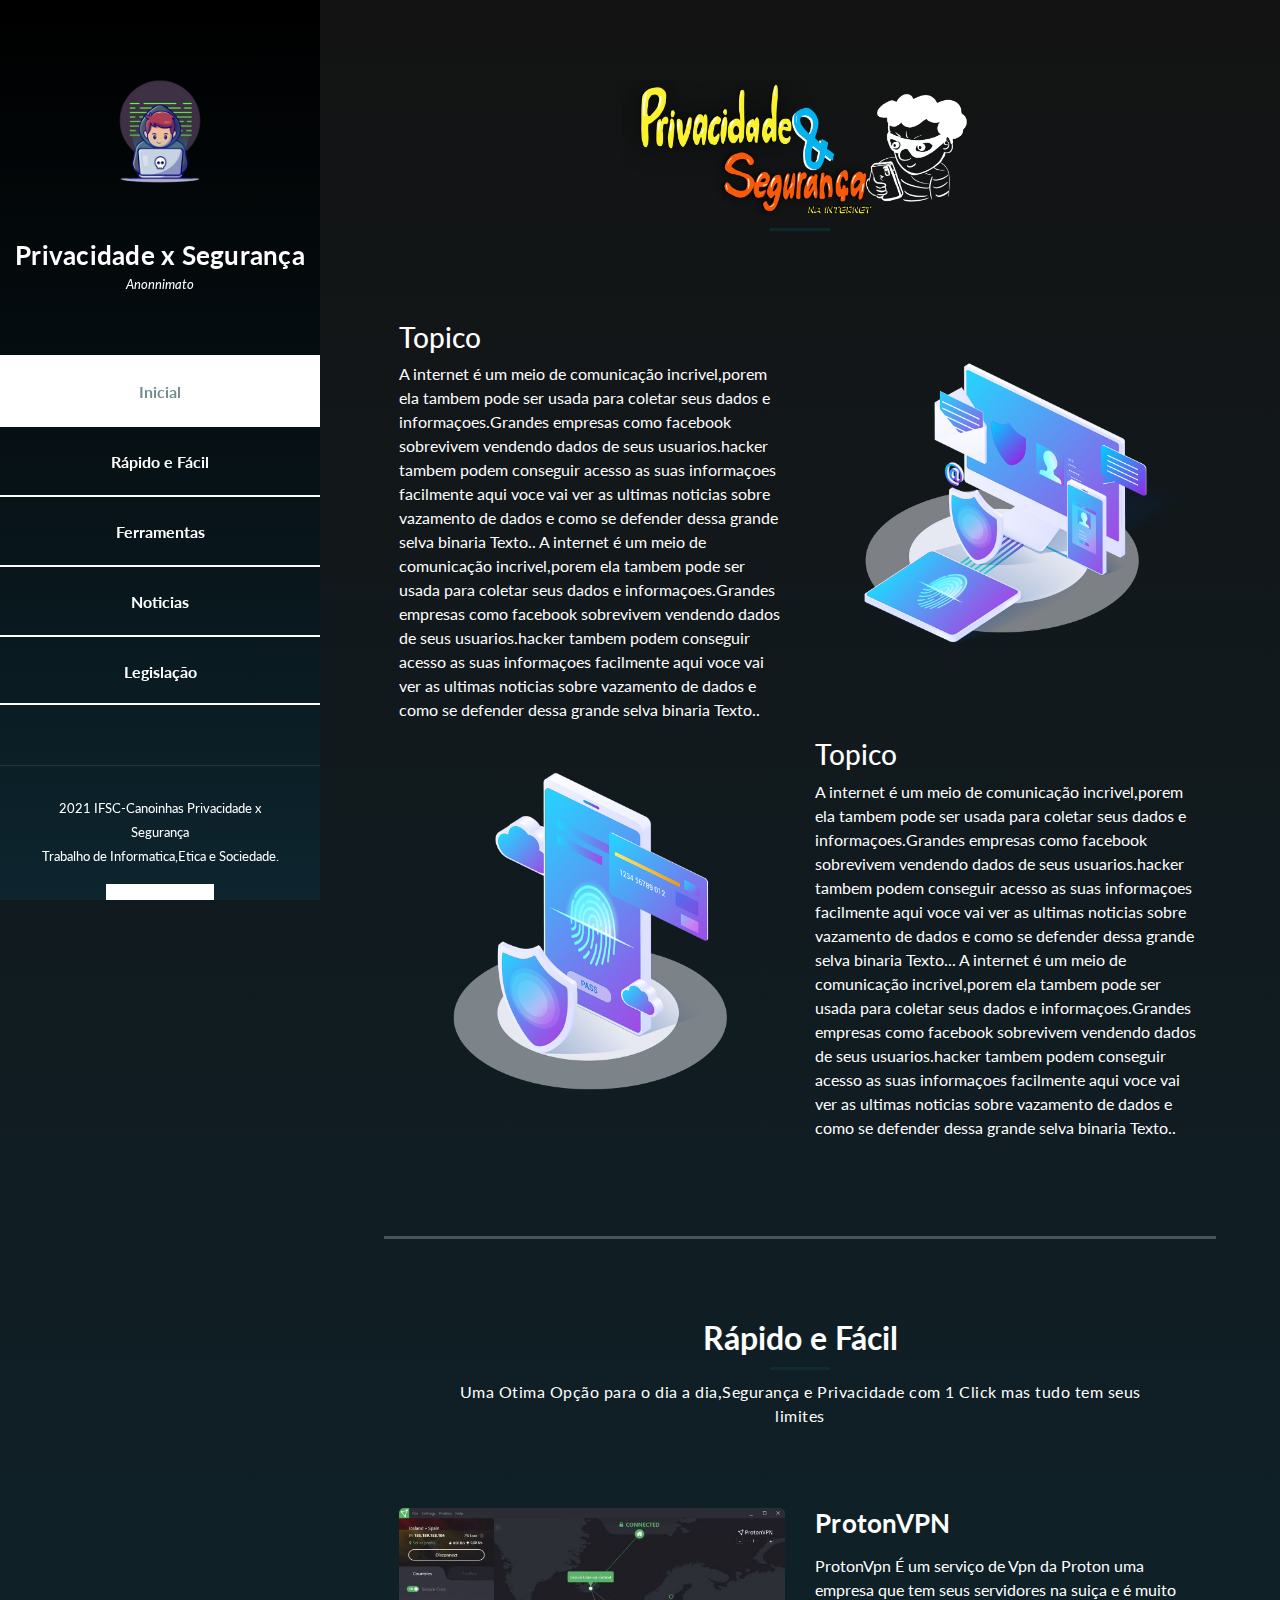
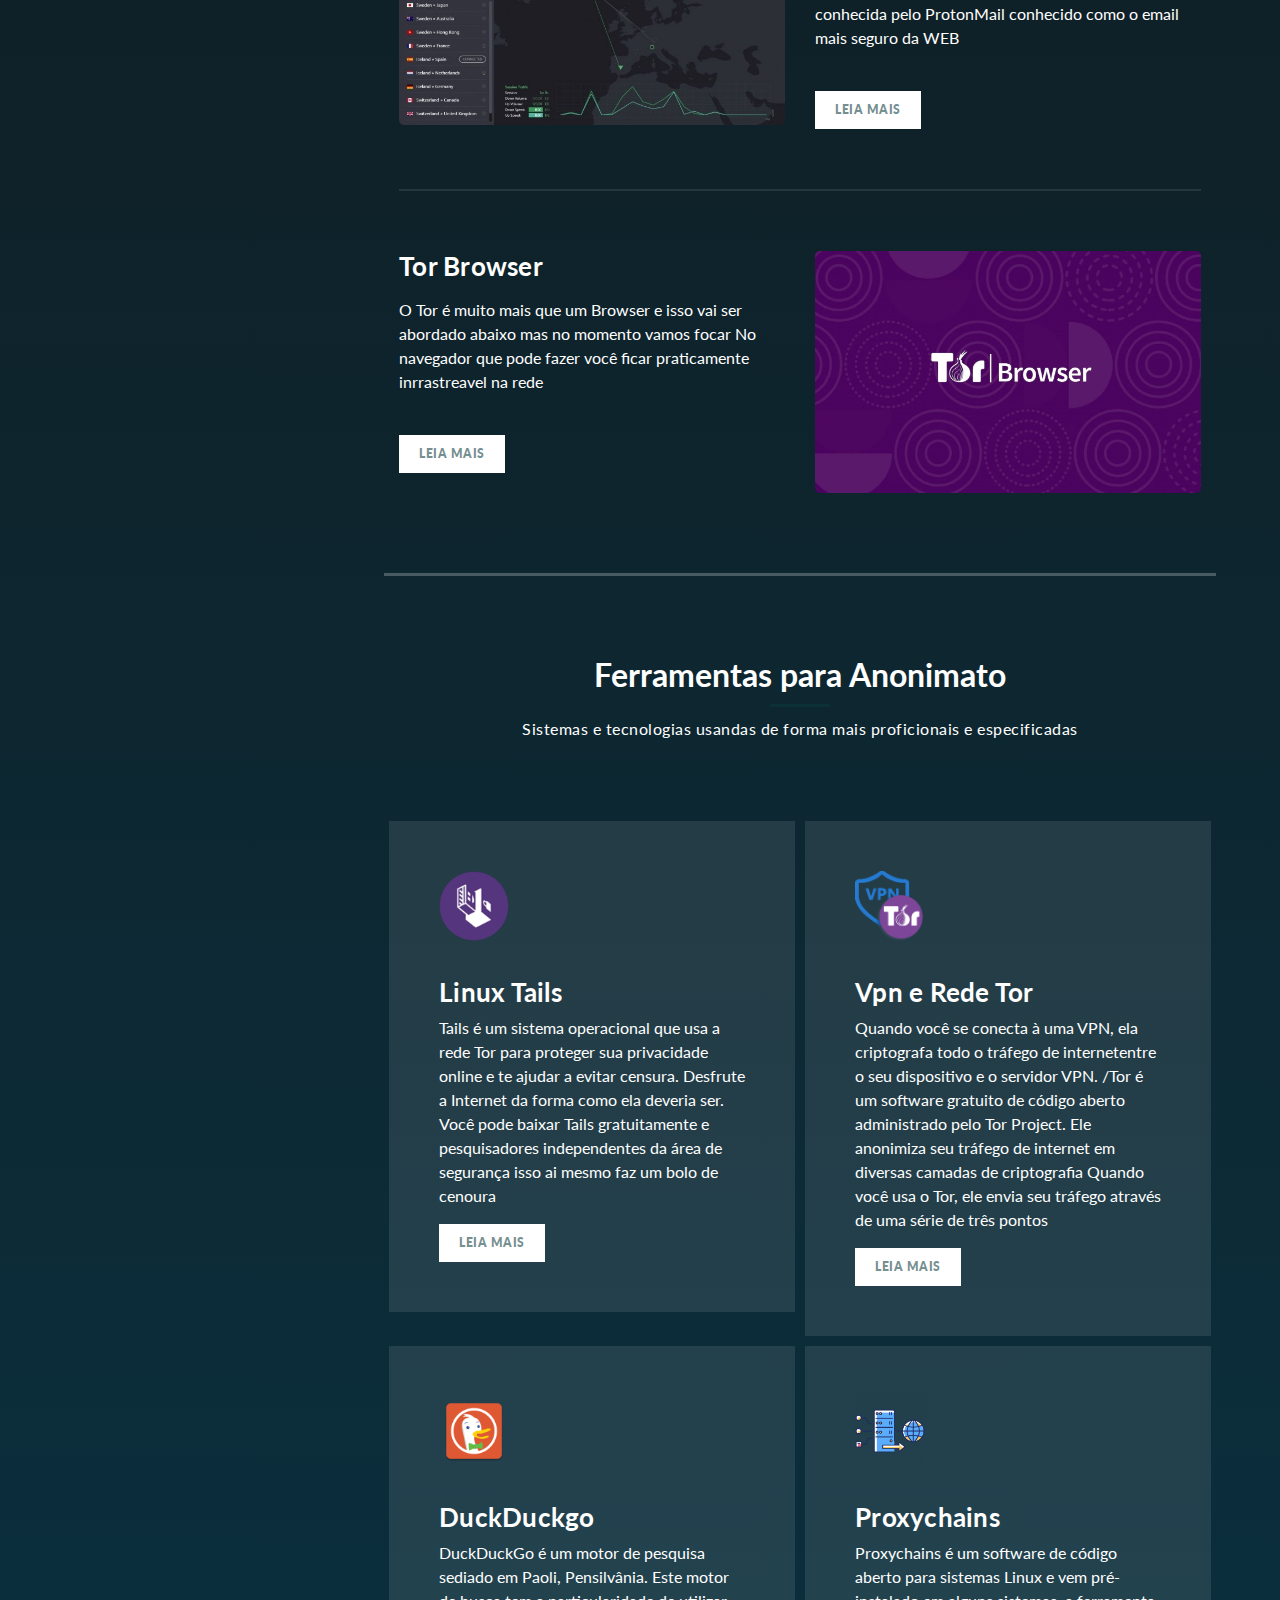
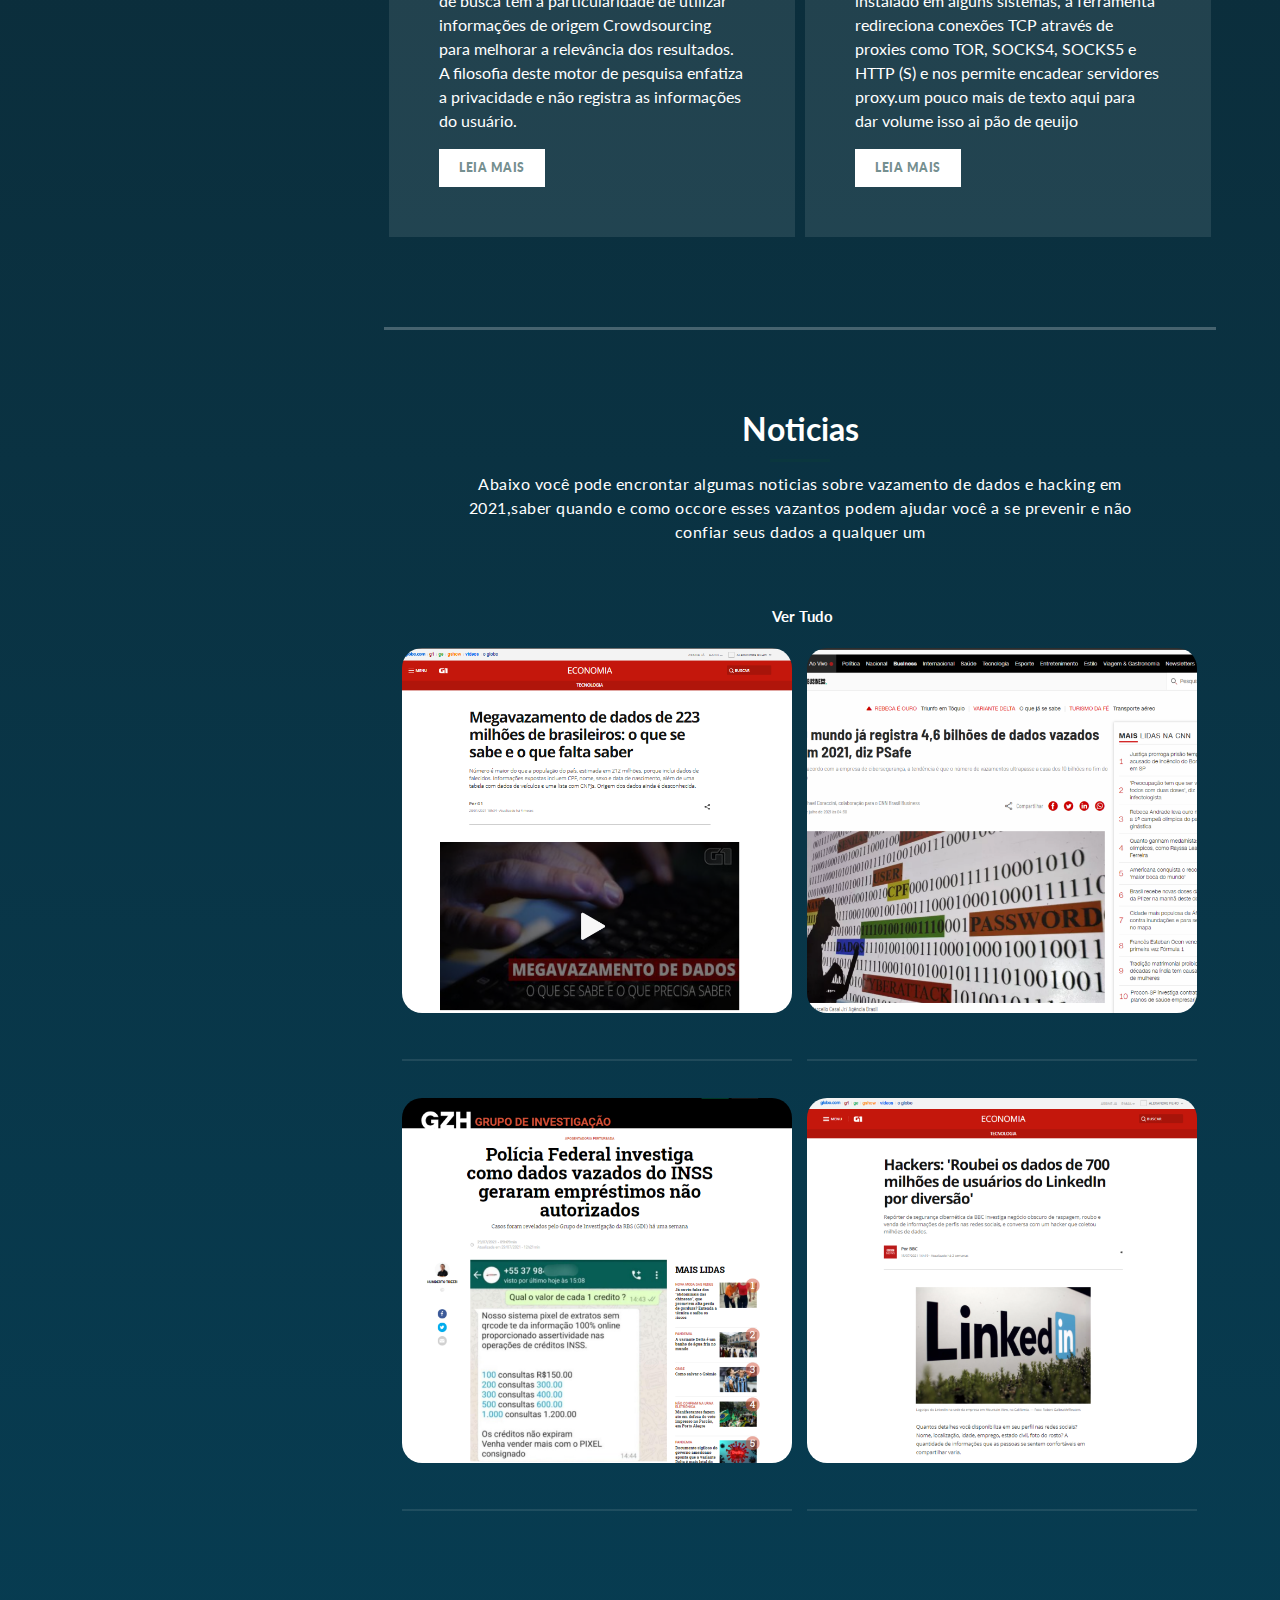
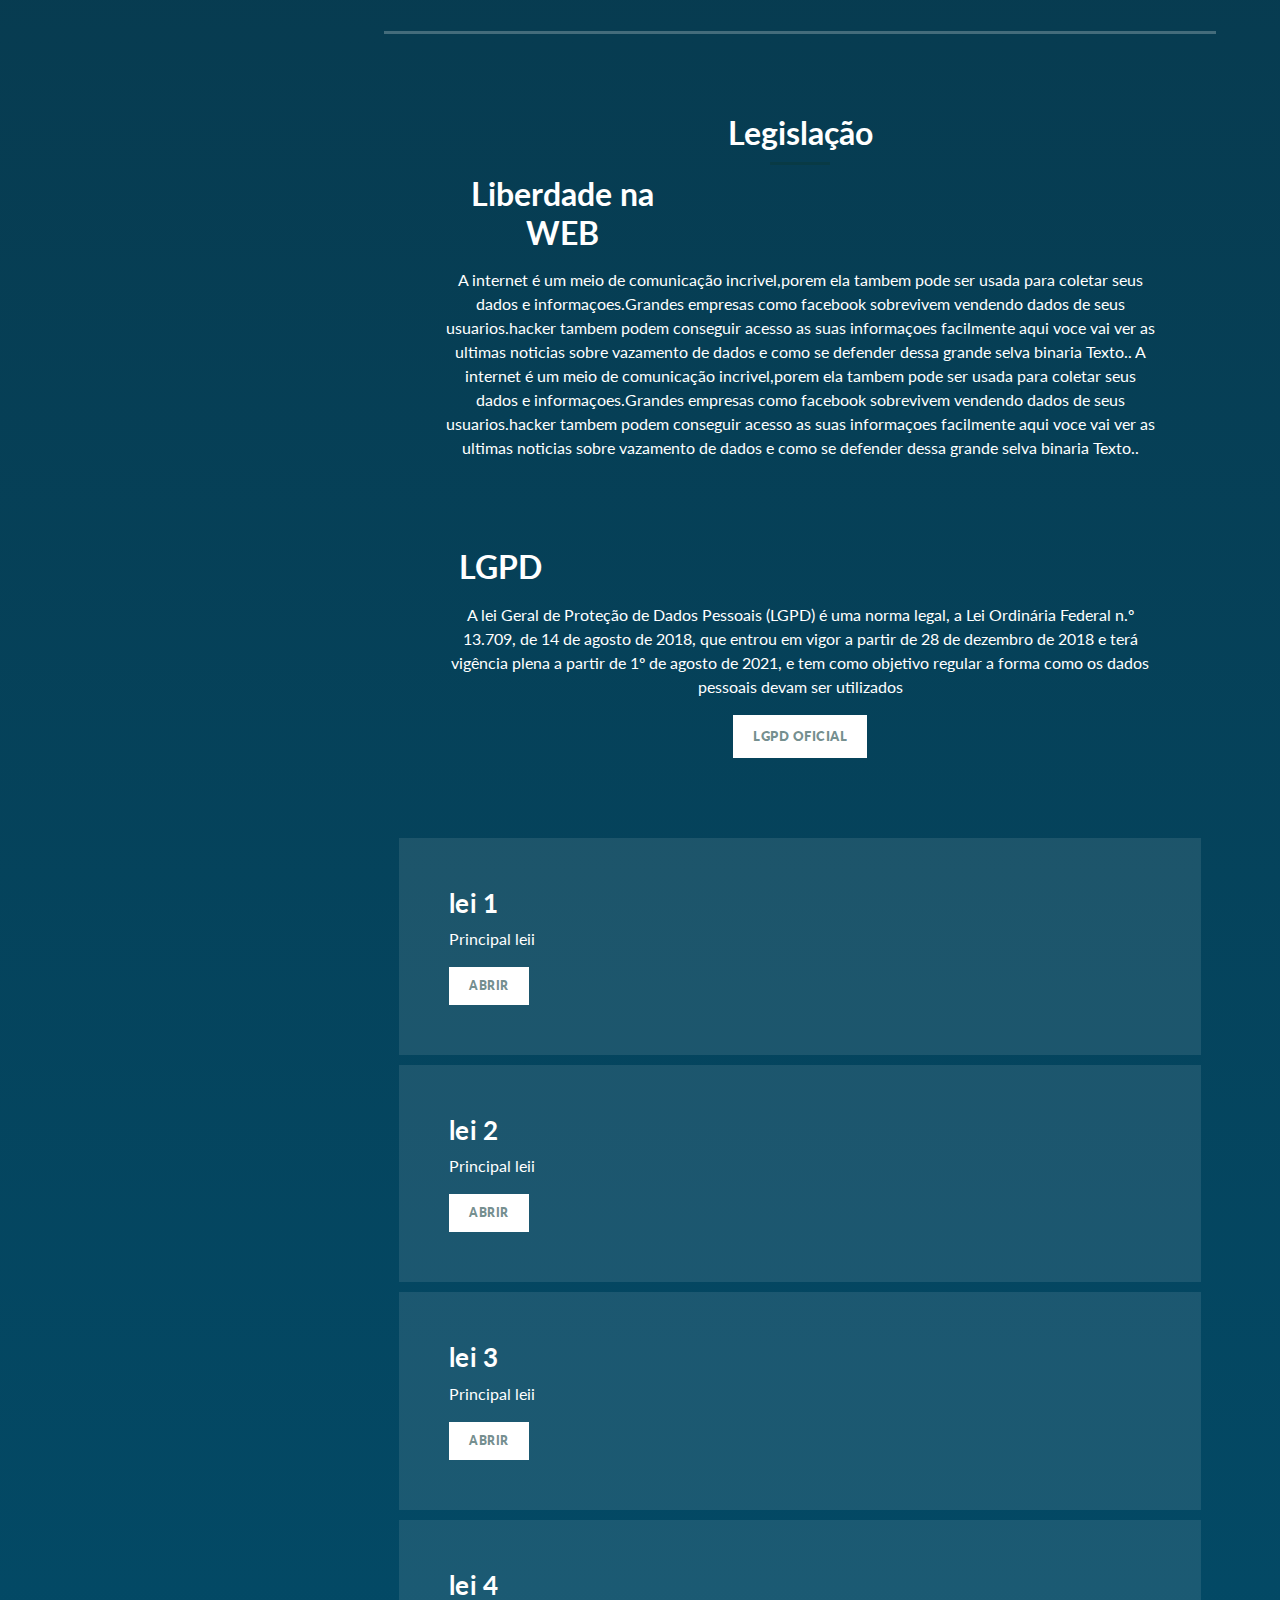
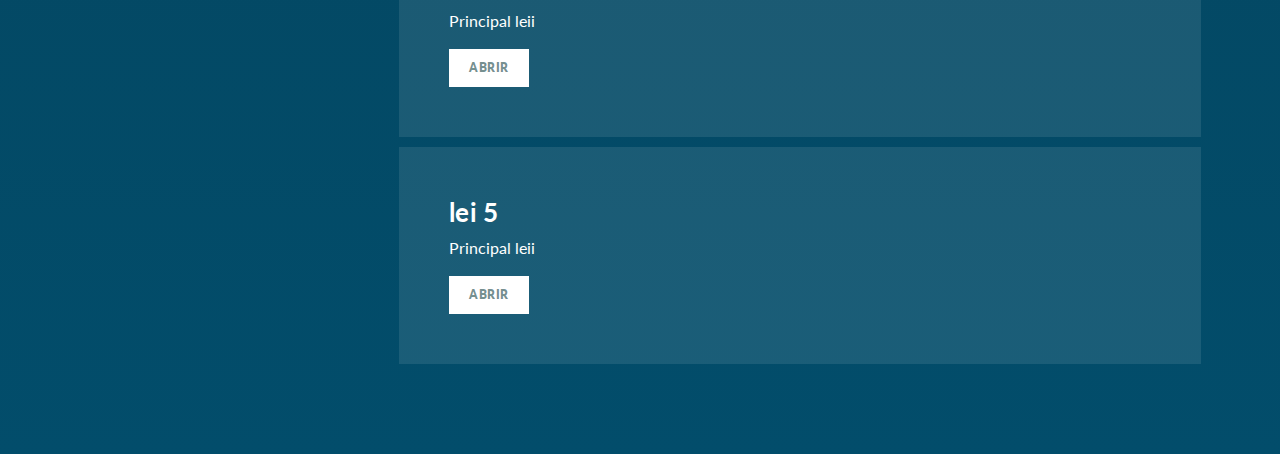
==== index.html @ 351e8b37 "dwdwa2" ====
<!DOCTYPE html>
<html lang="pt-br">

<head>
    <meta charset="utf-8" />
    <meta name="viewport" content="width=device-width, initial-scale=1, shrink-to-fit=no" />
    <meta name="description" content="" />
    <meta name="author" content="" />
    <link href="https://fonts.googleapis.com/css?family=Lato:100,300,400,700,900" rel="stylesheet" />
    <link rel="shortcut icon" href="./assets/images/author-image-removebg-preview.png">

    <title>WEB|Anonnimato</title>

    <!-- Bootstrap core CSS -->
    <link href="vendor/bootstrap/css/bootstrap.min.css" rel="stylesheet" />

    <!-- Additional CSS Files -->
    <link rel="stylesheet" href="assets/css/fontawesome.css" />
    <link rel="stylesheet" href="assets/css/templatemo-style.css" />
    <link rel="stylesheet" href="assets/css/owl.css" />
    <link rel="stylesheet" href="assets/css/lightbox.css" />
</head>

<body>
    <div id="page-wraper">
        <!-- Sidebar Menu -->
        <div class="responsive-nav">
            <i class="fa fa-bars" id="menu-toggle"></i>
            <div id="menu" class="menu">
                <i class="fa fa-times" id="menu-close"></i>
                <div class="container">
                    <div class="image">
                        <a><img src="assets/images/author-image-removebg-preview.png" alt="" /></a>
                    </div>
                    <div class="author-content">
                        <h4>Privacidade x Segurança</h4>
                        <span>Anonnimato</span>
                    </div>
                    <nav class="main-nav" role="navigation">
                        <ul class="main-menu">
                            <li><a href="#section0">Inicial</a></li>
                            <li><a href="#section1">Rápido e Fácil</a></li>
                            <li><a href="#section2">Ferramentas</a></li>
                            <li><a href="#section3">Noticias</a></li>
                            <li><a href="#section4">Legislação</a></li>
                        </ul>
                    </nav>
                    <div class="copyright-text">
                        <p>2021 IFSC-Canoinhas Privacidade x Segurança<br>Trabalho de Informatica,Etica e Sociedade.</p>
                        <div class="white-button"><a href="http://anonnimato.ddns.net/contato/"> Contato</a></div>
                    </div>
                </div>
            </div>
        </div>
        <section class="section about-me" data-section="section0">
            <div class="container">
                <div class="section-heading">
                    <img class="insertTiagoimg " src="./assets/images/priv.png" alt="">
                    <!-- <h2>Privacidade e Segurança</h2>-->
                    <div class="line-dec"></div>
                </div>
                <div class="row">
                    <div class="col-md-6">
                        <div class="left-text">
                            <h3>Topico</h3>
                            <p>A internet é um meio de comunicação incrivel,porem ela tambem pode ser usada para coletar seus dados e informaçoes.Grandes empresas como facebook sobrevivem vendendo dados de seus usuarios.hacker tambem podem conseguir acesso
                                as suas informaçoes facilmente aqui voce vai ver as ultimas noticias sobre vazamento de dados e como se defender dessa grande selva binaria Texto.. A internet é um meio de comunicação incrivel,porem ela tambem pode ser
                                usada para coletar seus dados e informaçoes.Grandes empresas como facebook sobrevivem vendendo dados de seus usuarios.hacker tambem podem conseguir acesso as suas informaçoes facilmente aqui voce vai ver as ultimas noticias
                                sobre vazamento de dados e como se defender dessa grande selva binaria Texto..
                            </p>
                        </div>
                    </div>
                    <div class="col-md-6">
                        <div class="right-image">
                            <img src="assets/images/sec1.png" alt="" />
                        </div>
                    </div>
                    <div class="col-md-6">
                        <div class="left-image">
                            <img src="assets/images/sec2.png" alt="" />
                        </div>
                    </div>
                    <div class="col-md-6">
                        <div class="right-text">
                            <h3>Topico</h3>
                            <p>A internet é um meio de comunicação incrivel,porem ela tambem pode ser usada para coletar seus dados e informaçoes.Grandes empresas como facebook sobrevivem vendendo dados de seus usuarios.hacker tambem podem conseguir acesso
                                as suas informaçoes facilmente aqui voce vai ver as ultimas noticias sobre vazamento de dados e como se defender dessa grande selva binaria Texto... A internet é um meio de comunicação incrivel,porem ela tambem pode ser
                                usada para coletar seus dados e informaçoes.Grandes empresas como facebook sobrevivem vendendo dados de seus usuarios.hacker tambem podem conseguir acesso as suas informaçoes facilmente aqui voce vai ver as ultimas noticias
                                sobre vazamento de dados e como se defender dessa grande selva binaria Texto..
                            </p>
                        </div>
                    </div>
                </div>
            </div>
        </section>
        <section class="section about-me" data-section="section1">
            <div class="container">
                <div class="section-heading">
                    <h2>Rápido e Fácil</h2>
                    <div class="line-dec"></div>
                    <span>Uma Otima Opção para o dia a dia,Segurança e Privacidade com 1 Click mas tudo tem seus limites</span>
                </div>
                <div class="left-image-post">
                    <div class="row">
                        <div class="col-md-6">
                            <div class="left-image">
                                <img src="assets/images/left-image.jpg" alt="" />
                            </div>
                        </div>
                        <div class="col-md-6">
                            <div class="right-text">
                                <h4>ProtonVPN</h4>
                                <p>
                                    ProtonVpn É um serviço de Vpn da Proton uma empresa que tem seus servidores na suiça e é muito conhecida pelo ProtonMail conhecido como o email mais seguro da WEB
                                </p>
                                <div>
                                    <button type="button" class="white-button" data-toggle="modal" data-target="#ModalProtonVpn">
                                    LEIA MAIS
                                  </button>

                                    <!-- Modal -->
                                    <div class="modal fade" id="ModalProtonVpn" tabindex="-1" role="dialog" aria-labelledby="exampleModalLabel" aria-hidden="true">
                                        <div class="modal-dialog modal-lg modal-dialog-centered" role="document">
                                            <div class="modal-content">
                                                <div class="modal-header bg-secondary text-white">

                                                    <button type="button" class="close" data-dismiss="modal" aria-label="Close">
                                            <span aria-hidden="true">&times;</span>
                                        </button>
                                                </div>
                                                <div class="modal-body bg-secondary text-white">
                                                    ProtonVpn
                                                </div>
                                                <!--<div class="modal-footer">
                                                    <a href="">oi</a>
                                                </div>-->
                                            </div>
                                        </div>
                                    </div>

                                </div>
                            </div>
                        </div>
                    </div>
                </div>
                <div class="right-image-post">
                    <div class="row">
                        <div class="col-md-6">
                            <div class="left-text">
                                <h4>Tor Browser</h4>
                                <p>
                                    O Tor é muito mais que um Browser e isso vai ser abordado abaixo mas no momento vamos focar No navegador que pode fazer você ficar praticamente inrrastreavel na rede
                                </p>
                                <div>
                                    <button type="button" class="white-button" data-toggle="modal" data-target="#ModalTorBrowser">
                                    LEIA MAIS
                                  </button>

                                    <!-- Modal -->
                                    <div class="modal fade" id="ModalTorBrowser" tabindex="-1" role="dialog" aria-labelledby="exampleModalLabel" aria-hidden="true">
                                        <div class="modal-dialog modal-lg modal-dialog-centered" role="document">
                                            <div class="modal-content">
                                                <div class="modal-header bg-secondary text-white">

                                                    <button type="button" class="close" data-dismiss="modal" aria-label="Close">
                                            <span aria-hidden="true">&times;</span>
                                        </button>
                                                </div>
                                                <div class="modal-body bg-secondary text-white">
                                                    Tor Borwser
                                                </div>
                                                <!--<div class="modal-footer">
                                                    <a href="">oi</a>
                                                </div>-->
                                            </div>
                                        </div>
                                    </div>

                                </div>
                            </div>
                        </div>
                        <div class="col-md-6">
                            <div class="right-image">
                                <img src="assets/images/right-image.jpg" alt="" />
                            </div>
                        </div>
                    </div>
                </div>
            </div>
        </section>

        <section class="section my-services" data-section="section2">
            <div class="container">
                <div class="section-heading">
                    <h2>Ferramentas para Anonimato</h2>
                    <div class="line-dec"></div>
                    <span>Sistemas e tecnologias usandas de forma mais proficionais e especificadas
                      </span
            >
          </div>
          <div class="row">
            <div class="col-md-6">
              <div class="service-item">
                <div class="first-service-icon service-icon"></div>
                <h4>Linux Tails</h4>
                <p>
                  Tails é um sistema operacional que usa a rede Tor para proteger sua privacidade online
                   e te ajudar a evitar censura. Desfrute a Internet da forma como ela deveria ser.
                   Você pode baixar Tails gratuitamente e pesquisadores independentes da área de segurança 
                   isso ai mesmo faz um bolo de cenoura
                </p>
                <div>
                    <button type="button" class="white-button" data-toggle="modal" data-target="#ModalTails">
                    LEIA MAIS
                  </button>
    
                    <!-- Modal -->
                    <div class="modal fade" id="ModalTails" tabindex="-1" role="dialog" aria-labelledby="exampleModalLabel" aria-hidden="true">
                        <div class="modal-dialog modal-lg modal-dialog-centered" role="document">
                            <div class="modal-content">
                                <div class="modal-header bg-secondary text-white">
    
                                    <button type="button" class="close" data-dismiss="modal" aria-label="Close">
                            <span aria-hidden="true">&times;</span>
                    </button>
                </div>
                <div class="modal-body bg-secondary text-white">
                    Tails
                </div>
                <!--<div class="modal-footer">
                                    <a href="">oi</a>
                                </div>-->
            </div>
    </div>
    </div>

    </div>
    </div>
    </div>
    <div class="col-md-6">
        <div class="service-item">
            <div class="second-service-icon service-icon"></div>
            <h4>Vpn e Rede Tor</h4>
            <p>
                Quando você se conecta à uma VPN, ela criptografa todo o tráfego de internetentre o seu dispositivo e o servidor VPN. /Tor é um software gratuito de código aberto administrado pelo Tor Project. Ele anonimiza seu tráfego de internet em diversas camadas
                de criptografia Quando você usa o Tor, ele envia seu tráfego através de uma série de três pontos
            </p>
            <div>
                <button type="button" class="white-button" data-toggle="modal" data-target="#ModalVPNeTor">
                LEIA MAIS
              </button>

                <!-- Modal -->
                <div class="modal fade" id="ModalVPNeTor" tabindex="-1" role="dialog" aria-labelledby="exampleModalLabel" aria-hidden="true">
                    <div class="modal-dialog modal-lg modal-dialog-centered" role="document">
                        <div class="modal-content">
                            <div class="modal-header bg-secondary text-white">

                                <button type="button" class="close" data-dismiss="modal" aria-label="Close">
                        <span aria-hidden="true">&times;</span>
                    </button>
                            </div>
                            <div class="modal-body bg-secondary text-white">
                                Vpn e tor
                            </div>
                            <!--<div class="modal-footer">
                                <a href="">oi</a>
                            </div>-->
                        </div>
                    </div>
                </div>

            </div>
        </div>
    </div>
    <div class="col-md-6">
        <div class="service-item">
            <div class="third-service-icon service-icon"></div>
            <h4>DuckDuckgo </h4>
            <p>
                DuckDuckGo é um motor de pesquisa sediado em Paoli, Pensilvânia. Este motor de busca tem a particularidade de utilizar informações de origem Crowdsourcing para melhorar a relevância dos resultados. A filosofia deste motor de pesquisa enfatiza a privacidade
                e não registra as informações do usuário.
            </p>
            <div>
                <button type="button" class="white-button" data-toggle="modal" data-target="#ModalDuckDuckgo">
                LEIA MAIS
              </button>

                <!-- Modal -->
                <div class="modal fade" id="ModalDuckDuckgo" tabindex="-1" role="dialog" aria-labelledby="exampleModalLabel" aria-hidden="true">
                    <div class="modal-dialog modal-lg modal-dialog-centered" role="document">
                        <div class="modal-content">
                            <div class="modal-header bg-secondary text-white">

                                <button type="button" class="close" data-dismiss="modal" aria-label="Close">
                        <span aria-hidden="true">&times;</span>
                    </button>
                            </div>
                            <div class="modal-body bg-secondary text-white">
                                DuckDuckgo
                            </div>
                            <!--<div class="modal-footer">
                                <a href="">oi</a>
                            </div>-->
                        </div>
                    </div>
                </div>

            </div>
        </div>
    </div>
    <div class="col-md-6">
        <div class="service-item">
            <div class="fourth-service-icon service-icon"></div>
            <h4>Proxychains</h4>
            <p>
                Proxychains é um software de código aberto para sistemas Linux e vem pré-instalado em alguns sistemas, a ferramenta redireciona conexões TCP através de proxies como TOR, SOCKS4, SOCKS5 e HTTP (S) e nos permite encadear servidores proxy.um pouco mais de
                texto aqui para dar volume isso ai pão de qeuijo
            </p>
            <div>
                <button type="button" class="white-button" data-toggle="modal" data-target="#ModalProxychains">
                LEIA MAIS
              </button>

                <!-- Modal -->
                <div class="modal fade" id="ModalProxychains" tabindex="-1" role="dialog" aria-labelledby="exampleModalLabel" aria-hidden="true">
                    <div class="modal-dialog modal-lg modal-dialog-centered" role="document">
                        <div class="modal-content">
                            <div class="modal-header bg-secondary text-white">

                                <button type="button" class="close" data-dismiss="modal" aria-label="Close">
                        <span aria-hidden="true">&times;</span>
                    </button>
                            </div>
                            <div class="modal-body bg-secondary text-white">
                                Proxychains
                            </div>
                            <!--<div class="modal-footer">
                                <a href="">oi</a>
                            </div>-->
                        </div>
                    </div>
                </div>

            </div>
        </div>
    </div>
    </div>
    </div>
    </section>

    <section class="section my-work" data-section="section3">
        <div class="container">
            <div class="section-heading">
                <h2>Noticias</h2>
                <div class="line-dec"></div>
                <span>Abaixo você pode encrontar algumas noticias sobre vazamento de dados e hacking em 2021,saber quando e como occore esses vazantos podem ajudar você a se prevenir e não confiar seus dados a qualquer um</span
            >
          </div>
          <div class="row">
            <div class="isotope-wrapper">
            <form class="isotope-toolbar">
                <label
                  ><input
                    type="radio"
                    data-type="*"
                    checked=""
                    name="isotope-filter"
                  />
                  <span></span>
                </label>
                <label><input
                    type="radio"
                    data-type="*"
                    name="isotope-filter"
                  />
                  <span>Ver Tudo</span>
                  </label>

                <div class="isotope-box">
                    <div class="isotope-item" data-type="nature">
                        <figure class="snip1321">
                            <img src="assets/images/noticia1.png" alt="sq-sample26" />
                            <figcaption>
                                <a href="assets/images/noticia1.png" data-lightbox="image-1" data-title="Caption"><i class="fa fa-search"></i
                      ></a>
                                <h4>Megavazamento de dados de 223 milhões de brasileiros: o que se sabe e o que falta saber</h4>
                                <span>Por G1 28/01/2021</span>
                                <div class="white-button2">
                                    <a href="https://g1.globo.com/economia/tecnologia/noticia/2021/01/28/vazamento-de-dados-de-223-milhoes-de-brasileiros-o-que-se-sabe-e-o-que-falta-saber.ghtml" target="_blank">Noticia Oficial</a>
                                </div>
                            </figcaption>
                        </figure>
                    </div>

                    <div class="isotope-item" data-type="people">
                        <figure class="snip1321">
                            <img src="assets/images/noticia2.png" alt="sq-sample26" />
                            <figcaption>
                                <a href="assets/images/noticia2.png" data-lightbox="image-1" data-title="Caption"><i class="fa fa-search"></i
                      ></a>
                                <h4>O mundo já registra 4,6 bilhões de dados vazados em 2021, diz PSafe</h4>
                                <span>Raphael Coraccini, colaboração para o CNN Brasil Business 21/07/2021</span>
                                <div class="white-button2">
                                    <a href="https://www.cnnbrasil.com.br/business/2021/07/21/o-mundo-ja-registra-4-6-bilhoes-de-dados-vazados-em-2021-diz-psafe" target="_blank">Noticia Oficial</a>
                                </div>
                            </figcaption>
                        </figure>
                    </div>

                    <div class="isotope-item" data-type="animals">
                        <figure class="snip1321">
                            <img src="assets/images/noticia3.png" alt="sq-sample26" />
                            <figcaption>
                                <a href="assets/images/noticia3.png" data-lightbox="image-1" data-title="Caption"><i class="fa fa-search"></i
                      ></a>
                                <h4>Polícia Federal investiga como dados vazados do INSS geraram empréstimos não autorizados</h4>
                                <span>Casos foram revelados pelo Grupo de Investigação da RBS (GDI) 29/07/2021</span>
                                <div class="white-button2">
                                    <a href="https://gauchazh.clicrbs.com.br/grupo-de-investigacao/noticia/2021/07/policia-federal-investiga-como-dados-vazados-do-inss-geraram-emprestimos-nao-autorizados-ckrovcikl001l013b2wnxs1gn.html" target="_blank">Noticia Oficial</a>
                                </div>
                            </figcaption>
                        </figure>
                    </div>

                    <div class="isotope-item" data-type="people">
                        <figure class="snip1321">
                            <img src="assets/images/noticia4.png" alt="sq-sample26" />
                            <figcaption>
                                <a href="assets/images/noticia4.png" data-lightbox="image-1" data-title="Caption"><i class="fa fa-search"></i
                      ></a>
                                <h4>Hackers: 'Roubei os dados de 700 milhões de usuários do LinkedIn por diversão'</h4>
                                <span>Por BBC 15/07/2021</span>
                                <div class="white-button2">
                                    <a href="https://g1.globo.com/economia/tecnologia/noticia/2021/07/15/hackers-roubei-os-dados-de-700-milhoes-de-usuarios-do-linkedin-por-diversao.ghtml" target="_blank">Noticia Oficial</a>
                                </div>
                            </figcaption>
                        </figure>
                    </div>
                </div>
            </div>
        </div>
        </div>
    </section>

    <section class="section contact-me" data-section="section4">
        <div class="container">
            <div class="section-heading">
                <h2>Legislação
                </h2>
                <div class="line-dec"></div>
                <!-- <span>LGPD é a sigla para Lei Geral de Proteção de Dados do Brasil, 
                  sancionada em agosto de 2018. A LGPD estabelece regras sobre coleta, armazenamento, tratamento e compartilhamento de dados pessoais, impondo mais proteção e penalidades
                   para o não cumprimento.</span>

                <p></p>-->

                <div class="col-md-4">
                    <div class="left-text">
                        <h2>Liberdade na WEB</h2>
                        <p></p>
                    </div>
                </div>
                <p>A internet é um meio de comunicação incrivel,porem ela tambem pode ser usada para coletar seus dados e informaçoes.Grandes empresas como facebook sobrevivem vendendo dados de seus usuarios.hacker tambem podem conseguir acesso as suas informaçoes
                    facilmente aqui voce vai ver as ultimas noticias sobre vazamento de dados e como se defender dessa grande selva binaria Texto.. A internet é um meio de comunicação incrivel,porem ela tambem pode ser usada para coletar seus dados e
                    informaçoes.Grandes empresas como facebook sobrevivem vendendo dados de seus usuarios.hacker tambem podem conseguir acesso as suas informaçoes facilmente aqui voce vai ver as ultimas noticias sobre vazamento de dados e como se defender
                    dessa grande selva binaria Texto..
                </p>
                <br><br><br>
                <div class="col-md-1">
                    <div class="left-text">
                        <h2>LGPD</h2>
                        <p></p>
                    </div>
                </div>
                <p>A lei Geral de Proteção de Dados Pessoais (LGPD) é uma norma legal, a Lei Ordinária Federal n.º 13.709, de 14 de agosto de 2018, que entrou em vigor a partir de 28 de dezembro de 2018 e terá vigência plena a partir de 1º de agosto de 2021,
                    e tem como objetivo regular a forma como os dados pessoais devam ser utilizados</p>
                <p></p>
                <div class="white-button"><a href="https://www.gov.br/governodigital/pt-br/seguranca-e-protecao-de-dados/guias/guia_lgpd.pdf" target="_blank">LGPD Oficial</a></div>
            </div>

            <div class="col-md-l6">
                <div class="service-item">
                    <h4>lei 1</h4>
                    <p>
                        Principal leii
                    </p>
                    <div>
                        <button type="button" class="white-button" data-toggle="modal" data-target="#Modal1">
                        ABRIR
                      </button>

                        <!-- Modal -->
                        <div class="modal fade" id="Modal1" tabindex="-1" role="dialog" aria-labelledby="exampleModalLabel" aria-hidden="true">
                            <div class="modal-dialog modal-lg modal-dialog-centered" role="document">
                                <div class="modal-content">

                                    <div class="modal-body bg-secondary text-white">
                                        Texto 1 sobre Lgpd
                                    </div>
                                    <!--<div class="modal-footer">
                                        <a href="">oi</a>
                                    </div>-->
                                </div>
                            </div>
                        </div>

                    </div>
                </div>
            </div>
            <div class="col-md-l6">
                <div class="service-item">
                    <h4>lei 2</h4>
                    <p>
                        Principal leii
                    </p>
                    <div>
                        <button type="button" class="white-button" data-toggle="modal" data-target="#Modal2">
                        ABRIR
                      </button>

                        <!-- Modal -->
                        <div class="modal fade" id="Modal2" tabindex="-1" role="dialog" aria-labelledby="exampleModalLabel" aria-hidden="true">
                            <div class="modal-dialog modal-lg modal-dialog-centered" role="document">
                                <div class="modal-content">
                                    <div class="modal-header bg-secondary text-white">

                                        <button type="button" class="close" data-dismiss="modal" aria-label="Close">
                                <span aria-hidden="true">&times;</span>
                              </button>
                                    </div>
                                    <div class="modal-body bg-secondary text-white">
                                        Texto 2 sobre Lgpd
                                    </div>
                                    <!--<div class="modal-footer">
                                        <a href="">oi</a>
                                    </div>-->
                                </div>
                            </div>
                        </div>

                    </div>
                </div>
            </div>
            <div class="col-md-l6">
                <div class="service-item">
                    <h4>lei 3</h4>
                    <p>
                        Principal leii
                    </p>
                    <div>
                        <button type="button" class="white-button" data-toggle="modal" data-target="#Modal3">
                        ABRIR
                      </button>

                        <!-- Modal -->
                        <div class="modal fade" id="Modal3" tabindex="-1" role="dialog" aria-labelledby="exampleModalLabel" aria-hidden="true">
                            <div class="modal-dialog modal-lg modal-dialog-centered" role="document">
                                <div class="modal-content">
                                    <div class="modal-header bg-secondary text-white">

                                        <button type="button" class="close" data-dismiss="modal" aria-label="Close">
                                <span aria-hidden="true">&times;</span>
                              </button>
                                    </div>
                                    <div class="modal-body bg-secondary text-white">
                                        Texto 3 sobre Lgpd
                                    </div>
                                    <!--<div class="modal-footer">
                                        <a href="">oi</a>
                                    </div>-->
                                </div>
                            </div>
                        </div>

                    </div>
                </div>
            </div>
            <div class="col-md-l6">
                <div class="service-item">
                    <h4>lei 4</h4>
                    <p>
                        Principal leii
                    </p>
                    <div>
                        <button type="button" class="white-button" data-toggle="modal" data-target="#Modal4">
                        ABRIR
                      </button>

                        <!-- Modal -->
                        <div class="modal fade" id="Modal4" tabindex="-1" role="dialog" aria-labelledby="exampleModalLabel" aria-hidden="true">
                            <div class="modal-dialog modal-lg modal-dialog-centered" role="document">
                                <div class="modal-content">
                                    <div class="modal-header bg-secondary text-white">

                                        <button type="button" class="close" data-dismiss="modal" aria-label="Close">
                                <span aria-hidden="true">&times;</span>
                              </button>
                                    </div>
                                    <div class="modal-body bg-secondary text-white">
                                        Texto 4 sobre lgpd
                                    </div>
                                    <!--<div class="modal-footer">
                                        <a href="">oi</a>
                                    </div>-->
                                </div>
                            </div>
                        </div>

                    </div>
                </div>
            </div>
            <div class="col-md-l6">
                <div class="service-item">
                    <h4>lei 5</h4>
                    <p>
                        Principal leii
                    </p>
                    <div>
                        <button type="button" class="white-button" data-toggle="modal" data-target="#Modal5">
                        ABRIR
                      </button>

                        <!-- Modal -->
                        <div class="modal fade" id="Modal5" tabindex="-1" role="dialog" aria-labelledby="exampleModalLabel" aria-hidden="true">
                            <div class="modal-dialog modal-lg modal-dialog-centered" role="document">
                                <div class="modal-content">
                                    <div class="modal-header bg-secondary text-white">

                                        <button type="button" class="close" data-dismiss="modal" aria-label="Close">
                                <span aria-hidden="true">&times;</span>
                              </button>
                                    </div>
                                    <div class="modal-body bg-secondary text-white">
                                        Texto 5 sobre Lgpd
                                    </div>
                                    <!--<div class="modal-footer">
                                        <a href="">oi</a>
                                    </div>-->
                                </div>
                            </div>
                        </div>

                    </div>
                </div>
            </div>

        </div>
    </section>
    </div>

    <!-- Scripts -->
    <!-- Bootstrap core JavaScript -->
    <script src="vendor/jquery/jquery.min.js"></script>
    <script src="vendor/bootstrap/js/bootstrap.bundle.min.js"></script>

    <script src="assets/js/isotope.min.js"></script>
    <script src="assets/js/owl-carousel.js"></script>
    <script src="assets/js/lightbox.js"></script>
    <script src="assets/js/custom.js"></script>
    <script>
        //according to loftblog tut
        $(".main-menu li:first").addClass("active");

        var showSection = function showSection(section, isAnimate) {
            var direction = section.replace(/#/, ""),
                reqSection = $(".section").filter(
                    '[data-section="' + direction + '"]'
                ),
                reqSectionPos = reqSection.offset().top - 0;

            if (isAnimate) {
                $("body, html").animate({
                        scrollTop: reqSectionPos
                    },
                    800
                );
            } else {
                $("body, html").scrollTop(reqSectionPos);
            }
        };

        var checkSection = function checkSection() {
            $(".section").each(function() {
                var $this = $(this),
                    topEdge = $this.offset().top - 80,
                    bottomEdge = topEdge + $this.height(),
                    wScroll = $(window).scrollTop();
                if (topEdge < wScroll && bottomEdge > wScroll) {
                    var currentId = $this.data("section"),
                        reqLink = $("a").filter("[href*=\\#" + currentId + "]");
                    reqLink
                        .closest("li")
                        .addClass("active")
                        .siblings()
                        .removeClass("active");
                }
            });
        };

        $(".main-menu").on("click", "a", function(e) {
            e.preventDefault();
            showSection($(this).attr("href"), true);
        });

        $(window).scroll(function() {
            checkSection();
        });
    </script>
</body>

</html>
---- assets/css/templatemo-style.css ----
@import url(fontawesome.css);
@import url("https://fonts.googleapis.com/css?family=Lato:100,300,400,700,900");
body {
    font-family: 'Lato', sans-serif;
}

#page-wraper {
    background: linear-gradient(rgb(19, 19, 19), rgb(2, 77, 107));
    /* background: url(../images/Captura-de-tela-2021-08-01-000420.png) no-repeat center center fixed;*/
    -webkit-background-size: cover;
    -moz-background-size: cover;
    -o-background-size: cover;
    background-size: cover;
    width: 100%;
}


/* Basic */

body {
    overflow-x: hidden;
}

input,
select,
textarea {
    outline: none;
}

a,
a:hover {
    text-decoration: none;
}

p {
    font-size: 16px;
    line-height: 24px;
    color: #fff;
}

h4 {
    font-size: 26px;
    font-weight: 700;
    color: #fff;
    letter-spacing: 0.25px;
}

img {
    width: 100%;
    overflow: hidden;
}

ul {
    padding: 0;
    margin: 0;
    list-style: none;
}

ul li {
    display: inline-block;
}

html {
    -webkit-box-sizing: border-box;
    -moz-box-sizing: border-box;
    box-sizing: border-box;
}

*,
*:before,
*:after {
    -webkit-box-sizing: inherit;
    -moz-box-sizing: inherit;
    box-sizing: inherit;
}

.clearfix {
    zoom: 1;
}

.clearfix:before,
.clearfix:after {
    content: "";
    display: table;
}

.clearfix:after {
    clear: both;
}

.container {
    margin: 0 auto;
}

.main-nav {
    text-align: center;
}

.main-nav li:last-child a {
    border-bottom: 2px solid #fff;
}

.main-nav li {
    display: block;
}

.main-nav li a {
    height: 70px;
    line-height: 70px;
    display: inline-block;
    font-size: 16px;
    font-weight: 700;
    color: #fff;
    width: 100%;
    transition: all 0.5s;
    border-top: 2px solid #fff;
}

.main-nav li:hover a,
.main-nav li.active a {
    background: #fff;
    color: #0a3a3b93;
}


/* Sidebar Menu */

.menu .image {
    margin-top: 60px;
}

.menu .image img {
    width: 140px;
    height: 140px;
    border-radius: 50%;
    text-align: center;
}

.menu .author-content {
    margin: 40px 0px 60px 0px;
}

.menu .author-content h4 {
    margin-bottom: 0px;
}

.menu .author-content span {
    font-size: 13px;
    font-style: italic;
    color: #fff;
}

.menu .social-network {
    margin-top: 60px;
}

.menu .social-network ul li {
    margin: 0 3px;
}

.menu .social-network ul li a {
    width: 40px;
    height: 40px;
    display: inline-block;
    text-align: center;
    line-height: 40px;
    background-color: rgba(0, 0, 0, 0.2);
    color: #fff;
    font-size: 14px;
    transition: all 0.5s;
}

.menu .social-network ul li a:hover {
    background-color: #fff;
    color: #0a3a3b93;
}

.menu .copyright-text {
    position: relative;
    margin-top: 60px;
}

.menu .copyright-text p {
    border-top: 1px solid rgba(250, 250, 250, 0.1);
    display: inline-block;
    width: 100%;
    padding-left: 30px;
    padding-right: 30px;
    padding-top: 30px;
    font-size: 13px;
}

.menu:before,
.menu:after {
    content: "";
    display: table;
}

.menu:after {
    clear: both;
}

.menu a {
    text-decoration: none;
    color: inherit;
}

.menu {
    text-align: center;
}

.menu::-webkit-scrollbar {
    display: none;
}

.menu {
    left: 0%;
    -webkit-transition: -webkit-transform 233ms cubic-bezier(0, 0, 0.21, 1);
    -webkit-overflow-scrolling: touch;
    background: linear-gradient(rgb(0, 0, 0), rgba(2, 77, 107, 0.219));
    box-sizing: border-box;
    height: 100vh;
    max-height: 100vh !important;
    max-width: 80vw !important;
    min-width: 45px !important;
    outline: none;
    overflow-x: hidden !important;
    overflow-y: auto !important;
    padding: 0;
    position: fixed !important;
    top: calc(0px);
    width: 20%;
    will-change: transform;
    z-index: 9999 !important;
}

.menu-toggle {
    color: #fff;
    cursor: pointer;
    font-size: 25px;
    position: fixed;
    right: 25px;
    top: 25px;
}

#menu-toggle {
    z-index: 999;
    cursor: pointer;
    position: fixed;
    top: 0;
    left: 0;
    color: #0a3a3b93;
    background-color: #fff;
    width: 60px;
    height: 60px;
    text-align: center;
    display: inline-block;
    line-height: 60px;
}

.menu-close {
    cursor: pointer;
}

#menu-close {
    cursor: pointer;
    text-align: right;
    color: #0a3a3b93;
    background-color: #fff;
    width: 100%;
    height: 60px;
    text-align: center;
    display: inline-block;
    line-height: 60px;
}


/* Section */

.section {
    color: #fff;
    width: 55%;
    right: 10%;
    left: 35%;
    position: relative;
    min-height: 100vh;
    padding-bottom: 80px;
    border-bottom: 3px solid rgba(250, 250, 250, 0.25);
}

.section-heading {
    text-align: center;
    padding: 80px 45px;
}

.section-heading h2 {
    font-size: 32px;
    font-weight: 700;
    color: #fff;
}

.section-heading .line-dec {
    width: 60px;
    height: 3px;
    background-color: #0a3a3b93;
    margin: 10px auto;
}

.section-heading span {
    margin-top: 5px;
    font-size: 16px;
    color: #fff;
    letter-spacing: 0.5px;
}

.insertTiagoimg {
    width: 50%;
    overflow: hidden;
}


/* Buttons */

.white-button a {
    display: inline-block;
    padding: 12px 20px;
    background-color: #fff;
    color: #0a3a3b93;
    font-size: 13px;
    font-weight: 800;
    letter-spacing: 0.5px;
    text-transform: uppercase;
    transition: all 0.5s;
}

.white-button a:hover {
    background-color: #0a3a3b93;
    color: #fff;
}

.white-button2 a {
    display: inline-block;
    padding: 12px 20px;
    background-color: #0a3a3b93;
    color: #0a3a3b93;
    font-size: 13px;
    font-weight: 800;
    letter-spacing: 0.5px;
    text-transform: uppercase;
    transition: all 0.5s;
}

.white-button2 a:hover {
    background-color: #031e1f93;
    color: #fff;
}

button {
    display: inline-block;
    padding: 10px 20px;
    background-color: #fff;
    color: #0a3a3b93;
    font-size: 12px;
    font-weight: 800;
    letter-spacing: 0.5px;
    text-transform: uppercase;
    transition: all 0.5s;
    border: none;
    outline: none;
    cursor: pointer;
}

button:hover {
    outline: none;
    background-color: #0a3a3b93;
    color: #fff;
}


/* Left & Right Post */

.right-image-post {
    margin-top: 60px;
    padding-top: 60px;
    border-top: 2px solid rgba(250, 250, 250, 0.1);
}

.left-image img,
.right-image img {
    border-radius: 5px;
}

.right-image-post h4,
.left-image-post h4 {
    margin-top: 30px;
}

.right-image-post p,
.left-image-post p {
    margin-top: 20px;
}

.right-image-post .white-button,
.left-image-post .white-button {
    margin-top: 30px;
}

.right-image-post .white-button2,
.left-image-post .white-button2 {
    margin-top: 30px;
}


/* Services */

.my-services .col-md-6 {
    padding-left: 5px;
    padding-right: 5px;
}

.service-item {
    margin-bottom: 10px;
    padding: 50px;
    background-color: rgba(250, 250, 250, 0.1);
    transition: all 0.5s;
}

.service-item h4 {
    transition: all 0.5s;
}

.service-item p {
    transition: all 0.5s;
}

.service-item:hover {
    background-color: rgba(250, 250, 250, 1);
}

.service-item:hover h4 {
    color: #1e1e1e;
}

.service-item:hover p {
    color: #4a4a4a;
}

.service-item .service-icon {
    width: 70px;
    height: 70px;
    display: inline-block;
    margin-bottom: 30px;
    background-size: cover;
    background-repeat: no-repeat;
    transition: all 0.5s;
}

.service-item .first-service-icon {
    background-image: url(../images/first-white-icon.png);
}

.service-item:hover .first-service-icon {
    background-image: url(../images/first-main-icon.png);
}

.service-item .second-service-icon {
    background-image: url(../images/second-white-icon.png);
}

.service-item:hover .second-service-icon {
    background-image: url(../images/second-main-icon.png);
}

.service-item .third-service-icon {
    background-image: url(../images/third-white-icon.png);
}

.service-item:hover .third-service-icon {
    background-image: url(../images/third-main-icon.png);
}

.service-item .fourth-service-icon {
    background-image: url(../images/fourth-white-icon.png);
}

.service-item:hover .fourth-service-icon {
    background-image: url(../images/fourth-main-icon.png);
}


/* My Work */

section.my-work .section-heading {
    text-align: center;
    padding: 80px 45px 50px 45px;
}

.isotope-wrapper {
    position: relative;
    width: 100%;
    margin: auto;
}

.isotope-toolbar input[type="radio"] {
    display: none;
}

.isotope-toolbar span {
    text-transform: capitalize;
    display: inline-block;
    margin-right: 15px;
    padding-bottom: 3px;
    font-size: 15px;
    font-weight: 700;
    border-bottom: 2px solid transparent;
    transform: ease-in-out 0.5s;
    cursor: pointer;
}

.isotope-toolbar input[type="radio"]:checked+span {
    color: #0a3a3b93;
    border-bottom: 2px solid #0a3a3b93;
}

.isotope-box {
    position: relative;
    width: 100%;
}

.isotope-toolbar {
    text-align: center;
    margin: 10px;
}

.isotope-toolbar p {
    border-top: 1px solid #fff;
    padding-top: 15px;
}

.isotope-toolbar a {
    color: #fff;
}

.isotope-item {
    position: relative;
    width: 48%;
    margin: 1%;
    border-bottom: 2px solid rgba(250, 250, 250, 0.1);
    padding-bottom: 30px;
    margin-bottom: 30px;
}

.isotope-item img {
    top: 0;
    left: 0;
    width: 100%;
    height: 100%;
    border-radius: 5px;
}

.lazyload {
    background: #f7f7f7;
}

.lazyloading {
    background: #f7f7f7 url(//afarkas.github.io/lazysizes/assets/imgs/loader.gif) no-repeat center;
    min-height: 60px;
}

figure.snip1321 {
    overflow: hidden;
    text-align: center;
    -webkit-perspective: 50em;
    perspective: 50em;
    border-radius: 20px;
}

figure.snip1321 * {
    -webkit-box-sizing: padding-box;
    box-sizing: padding-box;
    -webkit-transition: all 0.2s ease-out;
    transition: all 0.2s ease-out;
}

figure.snip1321 figcaption {
    top: 50%;
    left: 20px;
    right: 20px;
    position: absolute;
    opacity: 0;
    z-index: 1;
}

figure.snip1321 h4 {
    margin-top: 15px;
    margin-bottom: 5px;
    color: #232323;
}

figure.snip1321 span {
    font-size: 14px;
    font-style: italic;
    display: block;
    color: #7a7a7a;
}

figure.snip1321 i {
    position: relative!important;
    font-size: 18px;
    background-color: #0a3a3b93;
    width: 40px;
    height: 40px;
    display: inline-block;
    text-align: center;
    line-height: 40px;
    border-radius: 5px;
    color: #fff;
}

figure.snip1321:after {
    background-color: #ffffff;
    position: absolute;
    content: "";
    display: block;
    top: 20px;
    left: 20px;
    right: 20px;
    bottom: 20px;
    -webkit-transition: all 0.4s ease-in-out;
    transition: all 0.4s ease-in-out;
    -webkit-transform: rotateX(-90deg);
    transform: rotateX(-90deg);
    -webkit-transform-origin: 50% 50%;
    -ms-transform-origin: 50% 50%;
    transform-origin: 50% 50%;
    opacity: 0;
}

figure.snip1321 a {
    left: 0;
    right: 0;
    top: 0;
    bottom: 0;
    z-index: 1;
}

figure.snip1321:hover figcaption,
figure.snip1321.hover figcaption {
    -webkit-transform: translateY(-50%);
    transform: translateY(-50%);
    opacity: 1;
    -webkit-transition-delay: 0.2s;
    transition-delay: 0.2s;
}

figure.snip1321:hover:after,
figure.snip1321.hover:after {
    -webkit-transform: rotateX(0);
    transform: rotateX(0);
    opacity: 0.9;
}


/* Contact Me */

section.contact-me {
    border-bottom: none;
}

#contact input {
    background-color: rgba(250, 250, 250, 0.1);
    border: 1px solid rgba(250, 250, 250, 1);
    border-radius: 0px;
    margin-bottom: 30px;
    color: #fff;
    font-size: 14px;
    height: 40px;
    line-height: 40px;
    width: 100%;
    padding-left: 15px;
}

#contact input:focus {
    outline: none;
    box-shadow: none;
}

#contact textarea {
    background-color: rgba(250, 250, 250, 0.1);
    border: 1px solid rgba(250, 250, 250, 1);
    border-radius: 0px;
    margin-bottom: 30px;
    color: #fff;
    font-size: 14px;
    height: 180px;
    max-height: 220px;
    line-height: 40px;
    width: 100%;
    padding-left: 15px;
}

#contact textarea:focus {
    outline: none;
    box-shadow: none;
}

#contact {
    text-align: center;
}

@media screen and (max-width: 1680px) {
    .menu {
        left: 0%;
    }
    .section {
        color: #fff;
        width: 65%;
        right: 5%;
        left: 30%;
    }
}

@media screen and (max-width: 1680px) and (min-width: 846px) {
    .menu .social-network ul li a {
        width: 36px;
        height: 36px;
        line-height: 36px;
    }
    .menu .social-network ul li {
        margin: 0;
    }
    .menu .image {
        margin-top: 60px;
    }
}

@media screen and (max-width: 1280px) {
    .menu {
        left: 0%;
    }
    .right-image-post h4,
    .left-image-post h4 {
        margin-top: 0px;
    }
    .right-image-post p,
    .left-image-post p {
        margin-top: 15px;
    }
    .right-image-post .white-button,
    .left-image-post .white-button {
        margin-top: 25px;
    }
    .right-image-post .white-button2,
    .left-image-post .white-button2 {
        margin-top: 25px;
    }
}

.menu .container {
    padding-left: 0;
    padding-right: 0;
}

@media screen and (max-width: 1280px) and (min-width: 846px) {
    .menu {
        width: 25%;
    }
}

#menu-toggle,
#menu-close {
    display: none;
}

@media screen and (max-width: 845px) {
    #menu-toggle,
    #menu-close {
        display: inline-block;
    }
    .menu {
        width: 320px;
        -webkit-transform: translateX(-100%) !important;
        transform: translateX(-100%) !important;
        transition: -webkit-transform 233ms cubic-bezier(0, 0, 0.21, 1);
        transition: transform 233ms cubic-bezier(0, 0, 0.21, 1);
        transition: transform 233ms cubic-bezier(0, 0, 0.21, 1), -webkit-transform 233ms cubic-bezier(0, 0, 0.21, 1);
    }
    .menu .image {
        margin-top: 40px;
    }
    .menu .image img {
        width: 120px;
        height: 120px;
    }
    .menu .author-content {
        margin: 20px 0px 40px 0px;
    }
    .menu .container {
        padding-left: 15px;
        padding-right: 15px;
    }
    .menu.open {
        display: inline-block;
        -webkit-transform: translateX(0) !important;
        transform: translateX(0) !important;
    }
    .responsive-nav {
        display: inline-block;
    }
    .section {
        width: 94%;
        right: 3%;
        left: 3%;
    }
    .isotope-item {
        width: 94%;
        margin: 3%;
    }
    .left-image-post img {
        margin-bottom: 30px;
    }
    .right-image-post img {
        margin-top: 30px;
    }
    .isotope-item {
        border-bottom: none;
        text-align: center;
    }
    .isotope-toolbar {
        margin-bottom: 20px;
    }
}
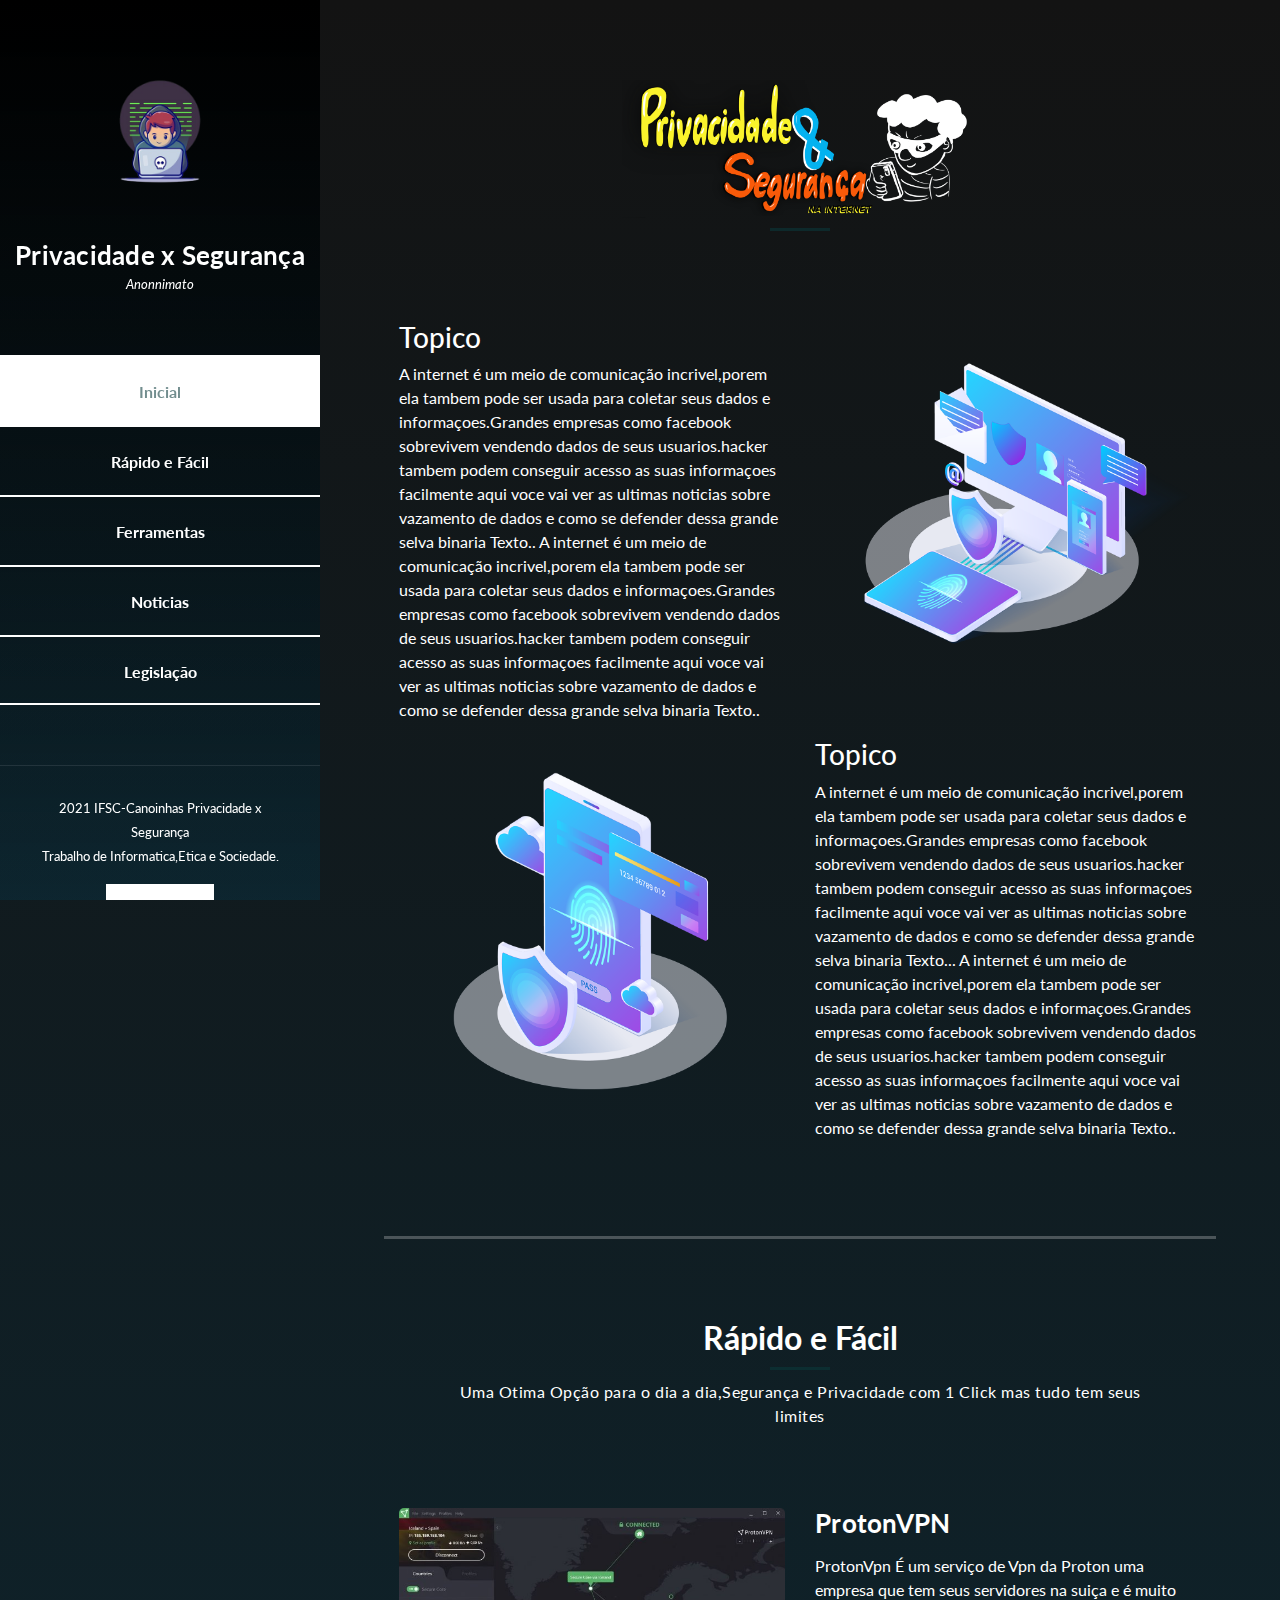
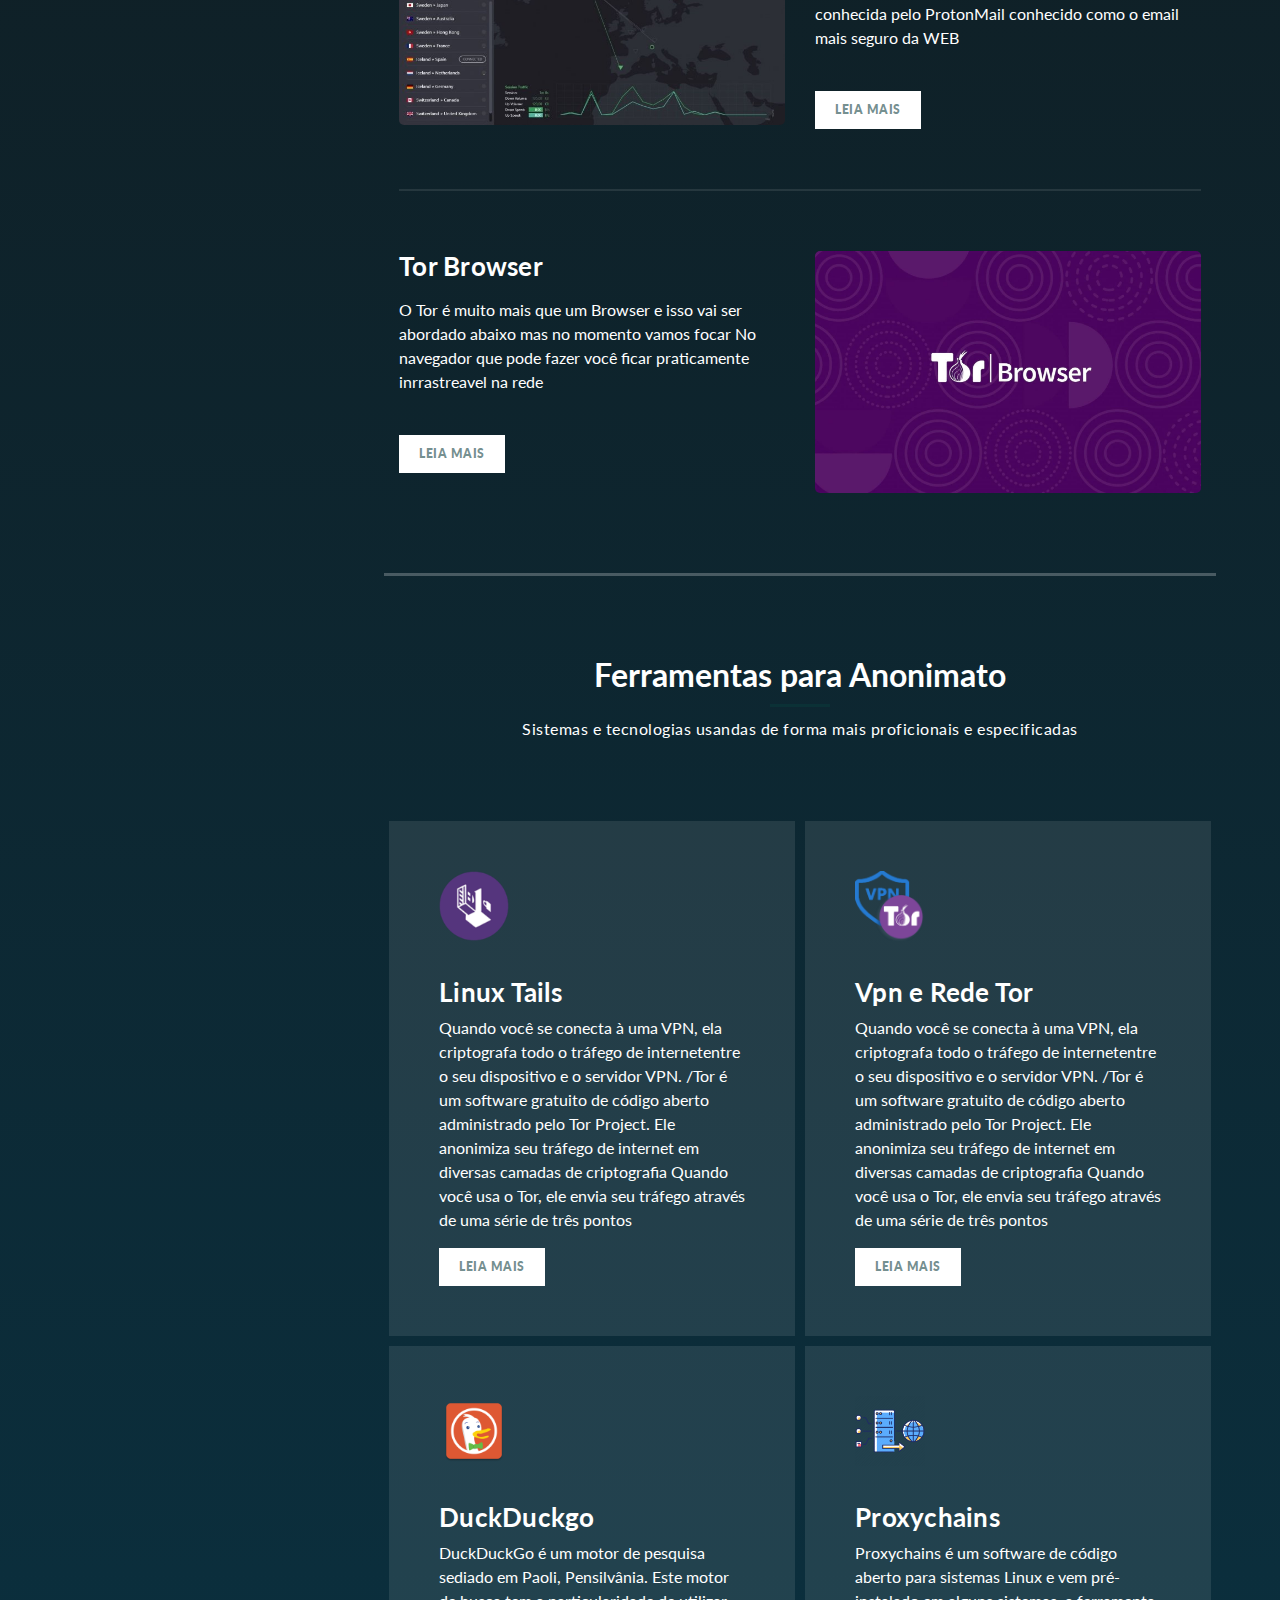
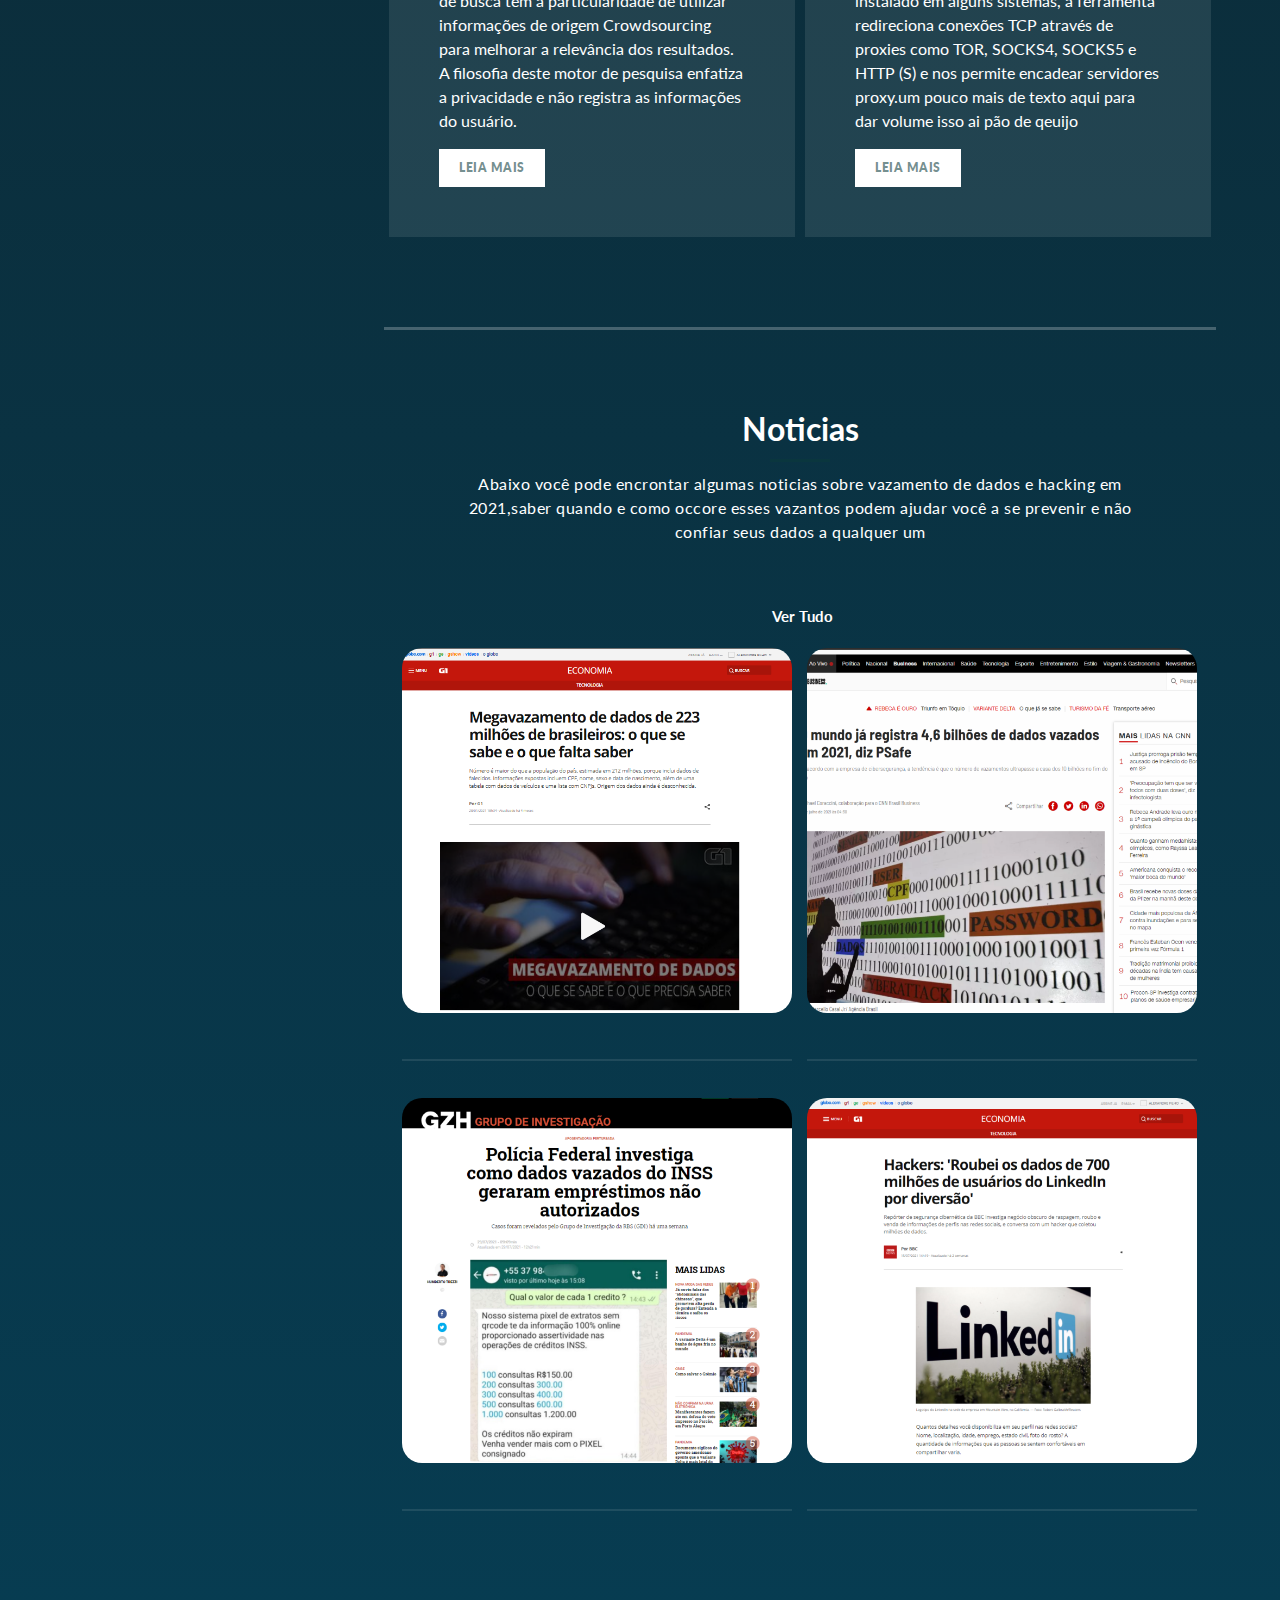
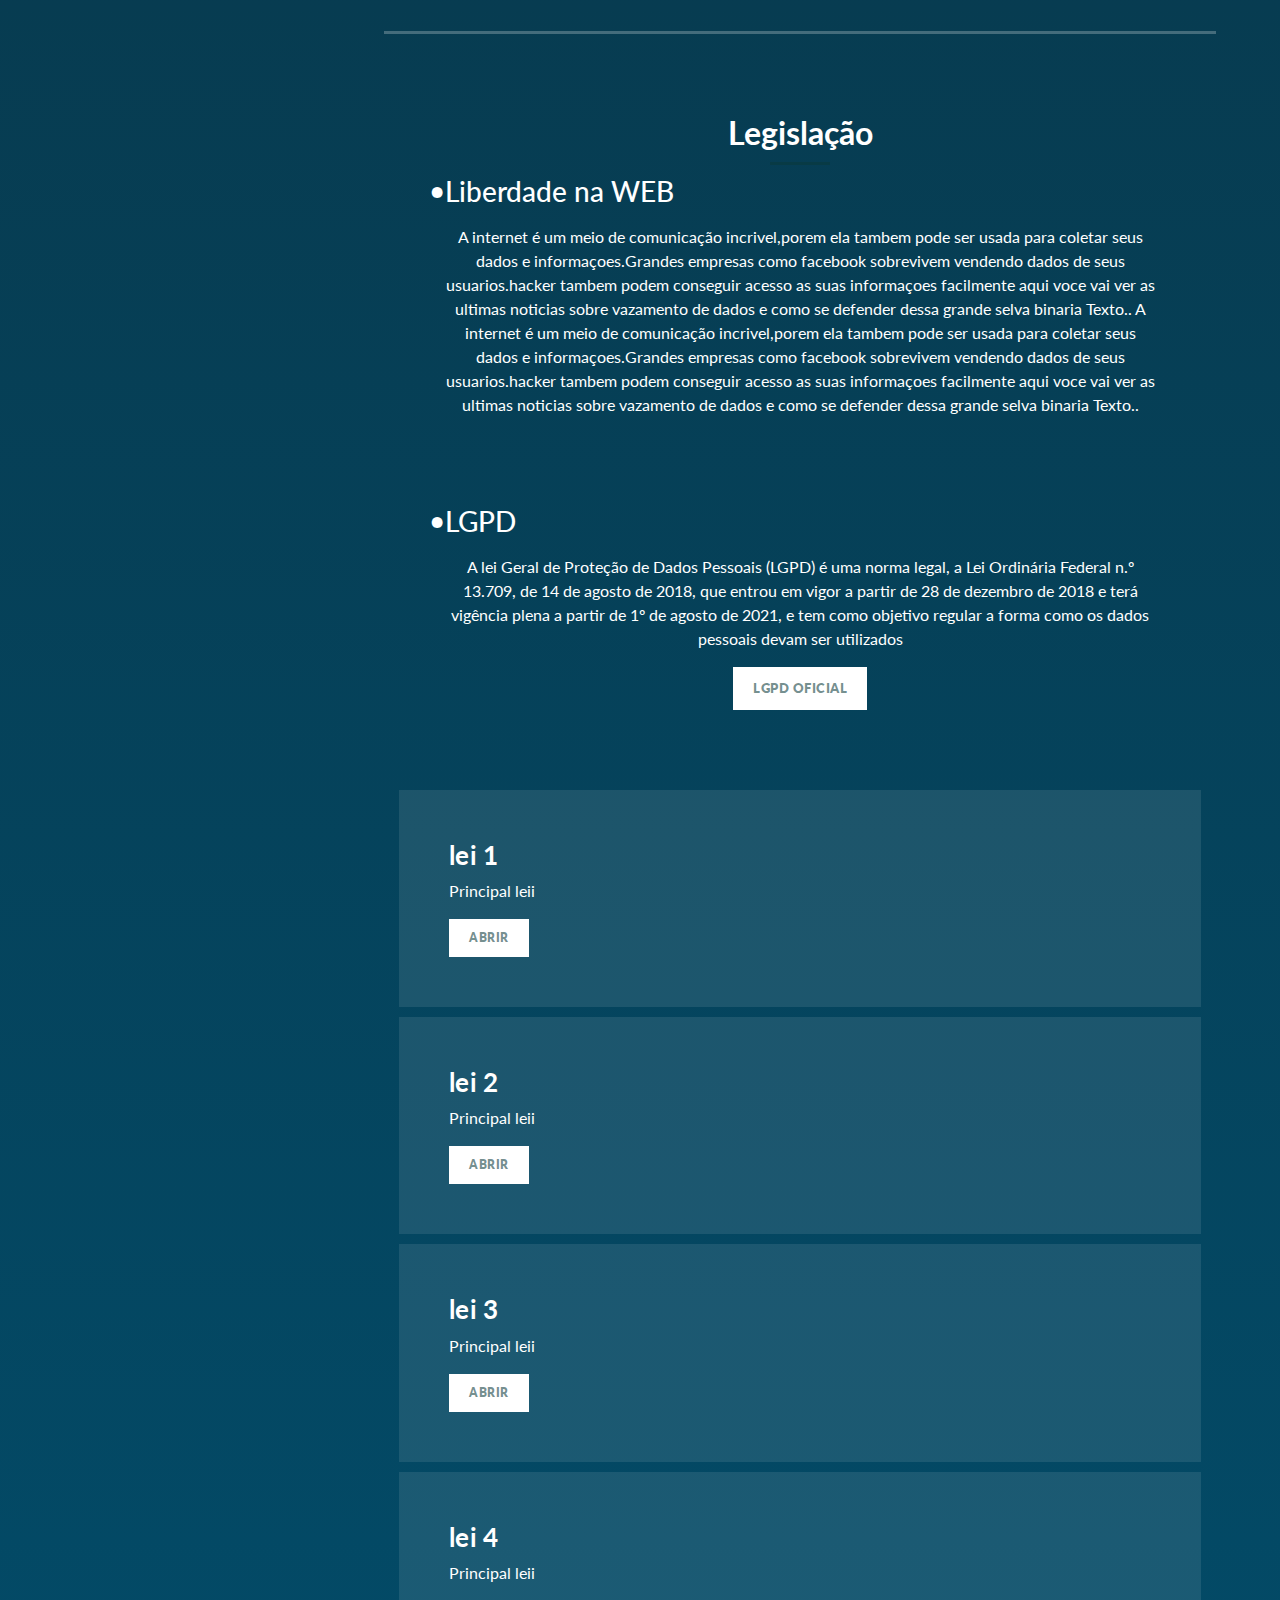
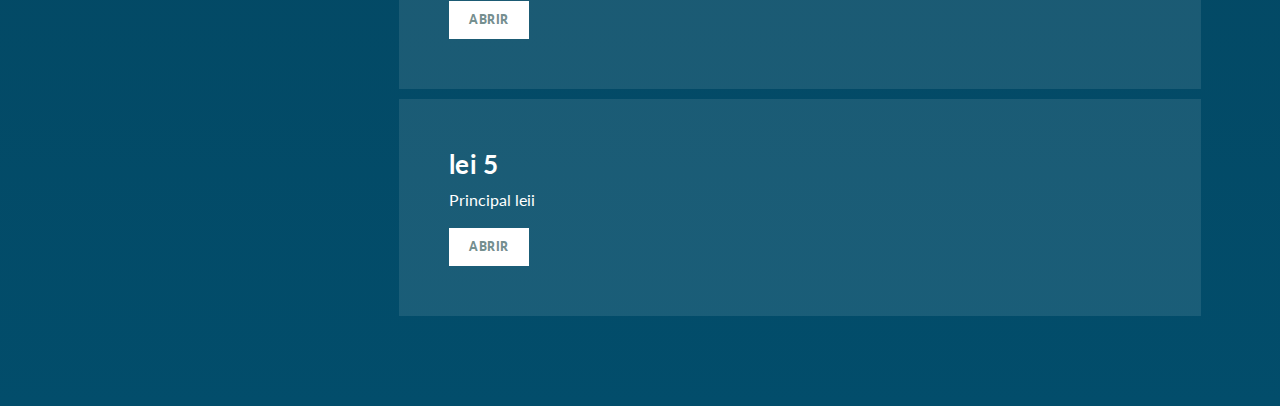
==== commit 2a4e708d: "algumacoisa" ====
--- a/index.html
+++ b/index.html
@@ -119,17 +119,33 @@
                                   </button>
 
                                     <!-- Modal -->
-                                    <div class="modal fade" id="ModalProtonVpn" tabindex="-1" role="dialog" aria-labelledby="exampleModalLabel" aria-hidden="true">
+                                    <div class="modal fade zindexmodalp" id="ModalProtonVpn" tabindex="-1" role="dialog" aria-labelledby="exampleModalLabel" aria-hidden="true">
                                         <div class="modal-dialog modal-lg modal-dialog-centered" role="document">
                                             <div class="modal-content">
-                                                <div class="modal-header bg-secondary text-white">
+                                                <!--<div class="modal-header bg-secondary text-white">
 
                                                     <button type="button" class="close" data-dismiss="modal" aria-label="Close">
                                             <span aria-hidden="true">&times;</span>
                                         </button>
-                                                </div>
-                                                <div class="modal-body bg-secondary text-white">
-                                                    ProtonVpn
+                                                </div>-->
+                                                <div class="modal-body  bg-dark text-white">
+                                                    <button type="button" class="close" data-dismiss="modal" aria-label="Close">
+                                                        <span aria-hidden="true">&times;</span>
+                                                    </button>
+                                                    <h5>O que é uma VPN e como funciona?</h5>
+                                                    <p>As VPNs criptografam seu tráfego de Internet e disfarçam sua identidade online. Isso torna mais difícil para terceiros rastrear suas atividades online e roubar seus dados. A criptografia ocorre em tempo
+                                                        real.
+                                                    </p>
+                                                    <div class=" col-md-6 rounded float-right">
+                                                        <img class="insertTiagoimg" src="./assets/images/giphy.gif" alt="">
+                                                    </div>
+                                                    <br>
+                                                    <h5>Quais são os benefícios de uma conexão VPN?</h5>
+                                                    <li>Criptografia segura</li>
+                                                    <li>Disfarçando seu endereço ip</li>
+                                                    <li>Acesso a conteúdo internacional</li>
+                                                    <li>Transferência segura de dados</li>
+
                                                 </div>
                                                 <!--<div class="modal-footer">
                                                     <a href="">oi</a>
@@ -204,10 +220,8 @@
                 <div class="first-service-icon service-icon"></div>
                 <h4>Linux Tails</h4>
                 <p>
-                  Tails é um sistema operacional que usa a rede Tor para proteger sua privacidade online
-                   e te ajudar a evitar censura. Desfrute a Internet da forma como ela deveria ser.
-                   Você pode baixar Tails gratuitamente e pesquisadores independentes da área de segurança 
-                   isso ai mesmo faz um bolo de cenoura
+                    Quando você se conecta à uma VPN, ela criptografa todo o tráfego de internetentre o seu dispositivo e o servidor VPN. /Tor é um software gratuito de código aberto administrado pelo Tor Project. Ele anonimiza seu tráfego de internet em diversas camadas
+                    de criptografia Quando você usa o Tor, ele envia seu tráfego através de uma série de três pontos
                 </p>
                 <div>
                     <button type="button" class="white-button" data-toggle="modal" data-target="#ModalTails">
@@ -455,9 +469,9 @@
 
                 <p></p>-->
 
-                <div class="col-md-4">
+                <div class="row">
                     <div class="left-text">
-                        <h2>Liberdade na WEB</h2>
+                        <h3>•Liberdade na WEB</h3>
                         <p></p>
                     </div>
                 </div>
@@ -467,9 +481,9 @@
                     dessa grande selva binaria Texto..
                 </p>
                 <br><br><br>
-                <div class="col-md-1">
+                <div class="row">
                     <div class="left-text">
-                        <h2>LGPD</h2>
+                        <h3>•LGPD</h3>
                         <p></p>
                     </div>
                 </div>
--- a/assets/css/templatemo-style.css
+++ b/assets/css/templatemo-style.css
@@ -231,7 +231,7 @@
     top: calc(0px);
     width: 20%;
     will-change: transform;
-    z-index: 9999 !important;
+    z-index: 9998 !important;
 }
 
 .menu-toggle {
@@ -272,6 +272,11 @@
     text-align: center;
     display: inline-block;
     line-height: 60px;
+}
+
+.zindexmodalp {
+    background-color: rgba(0, 0, 0, 0.904);
+    z-index: 9999 !important;
 }
 
 
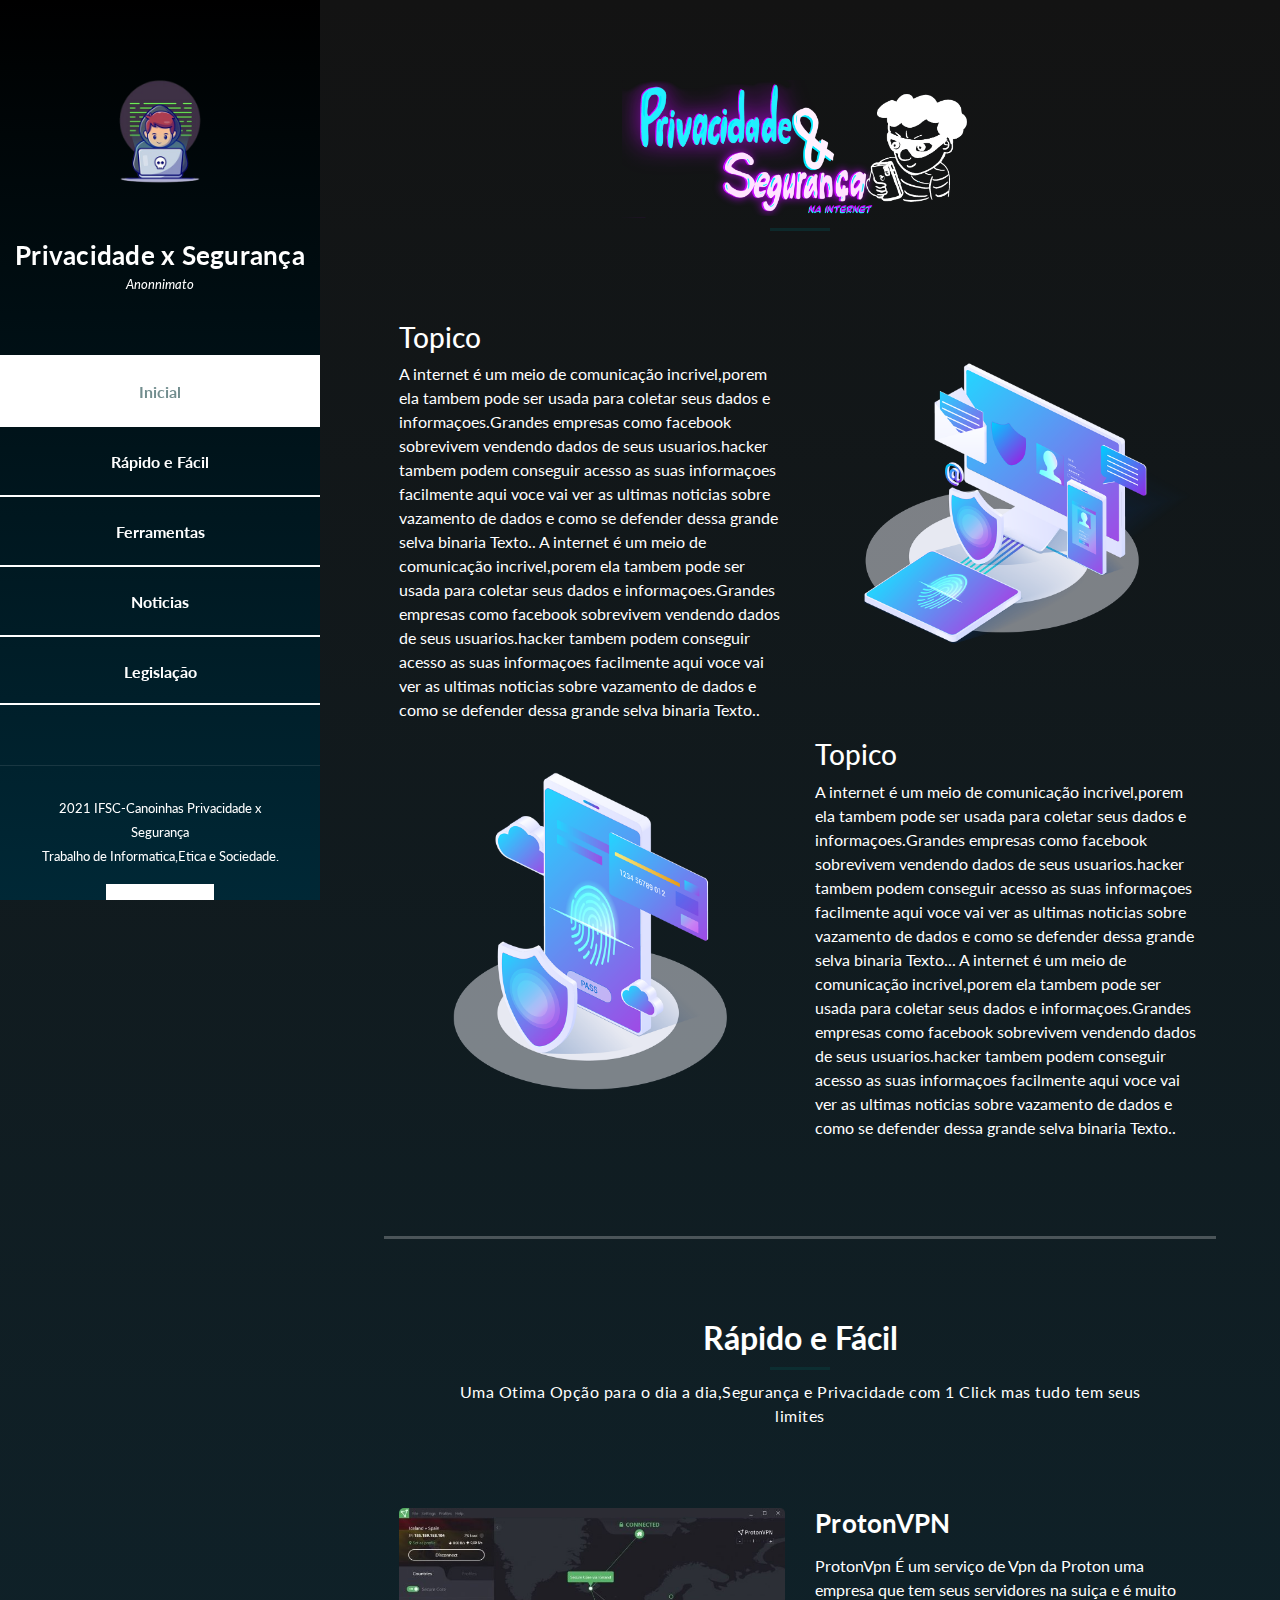
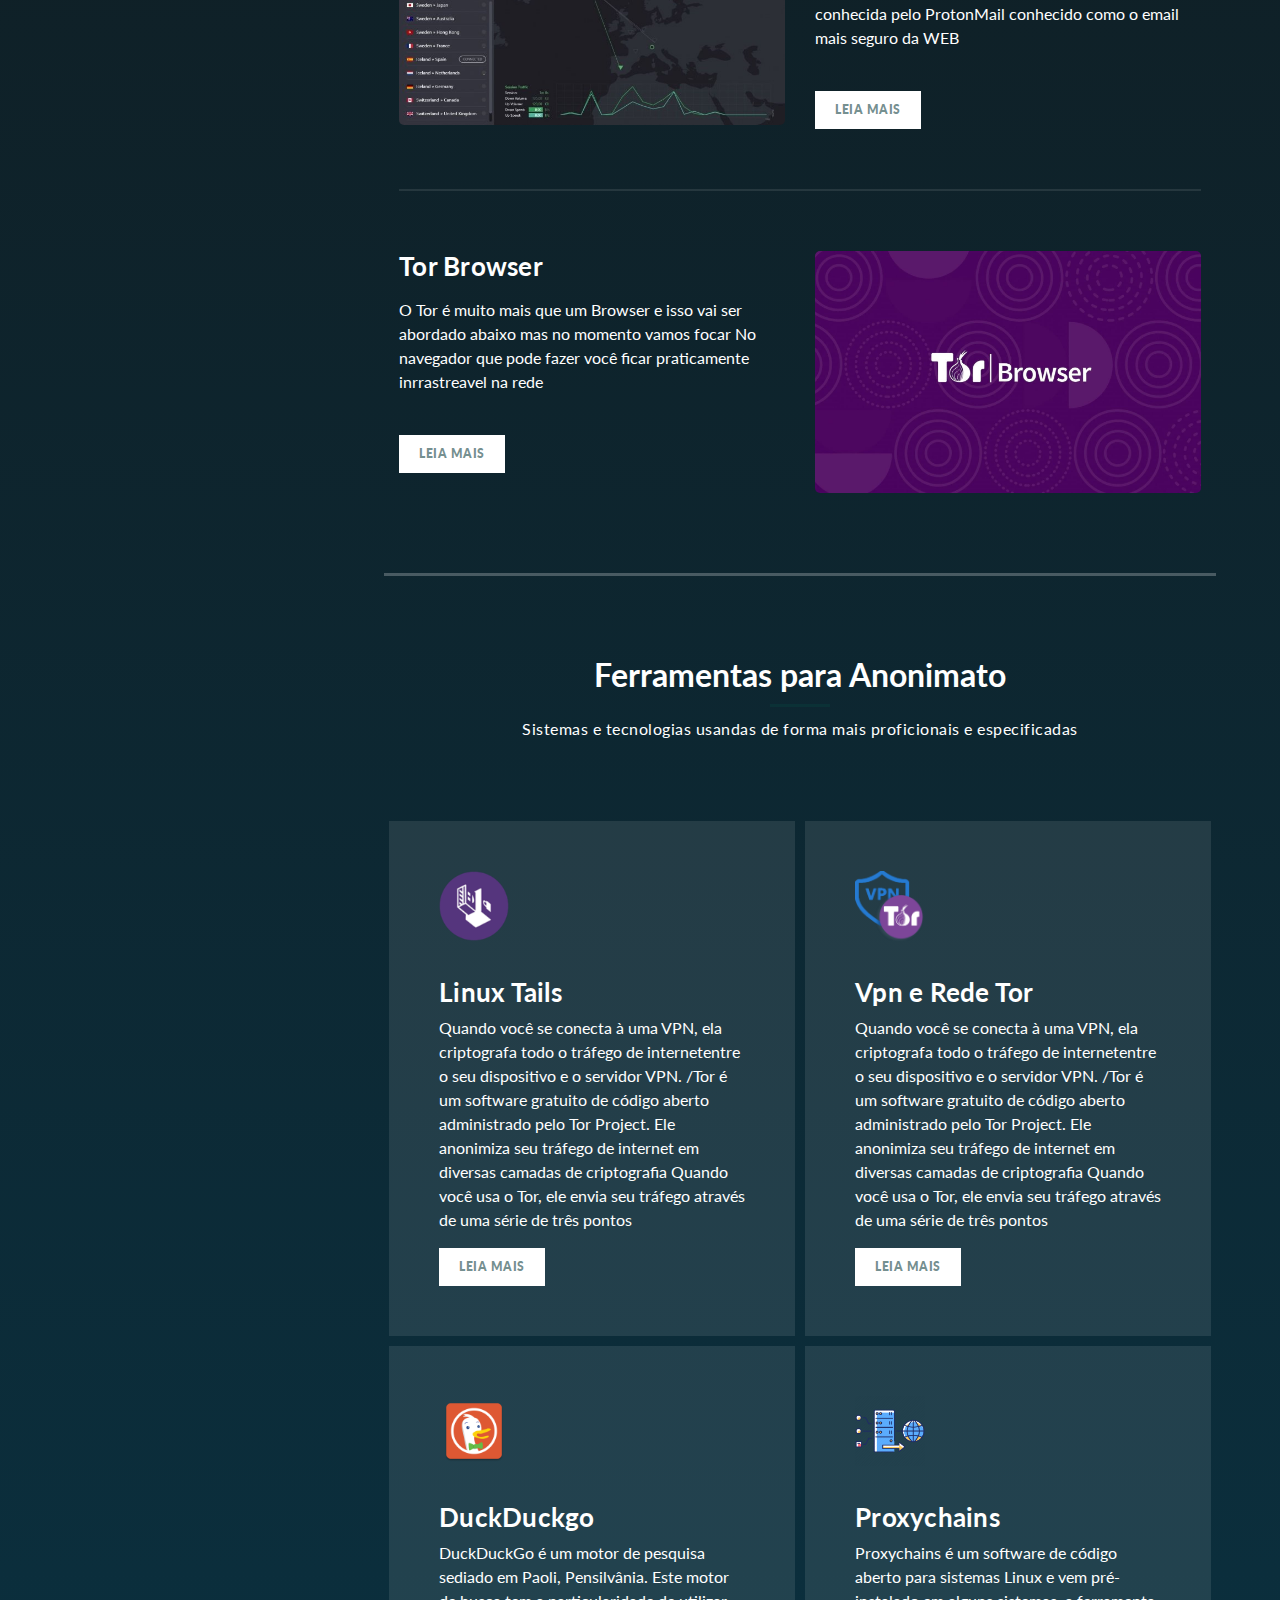
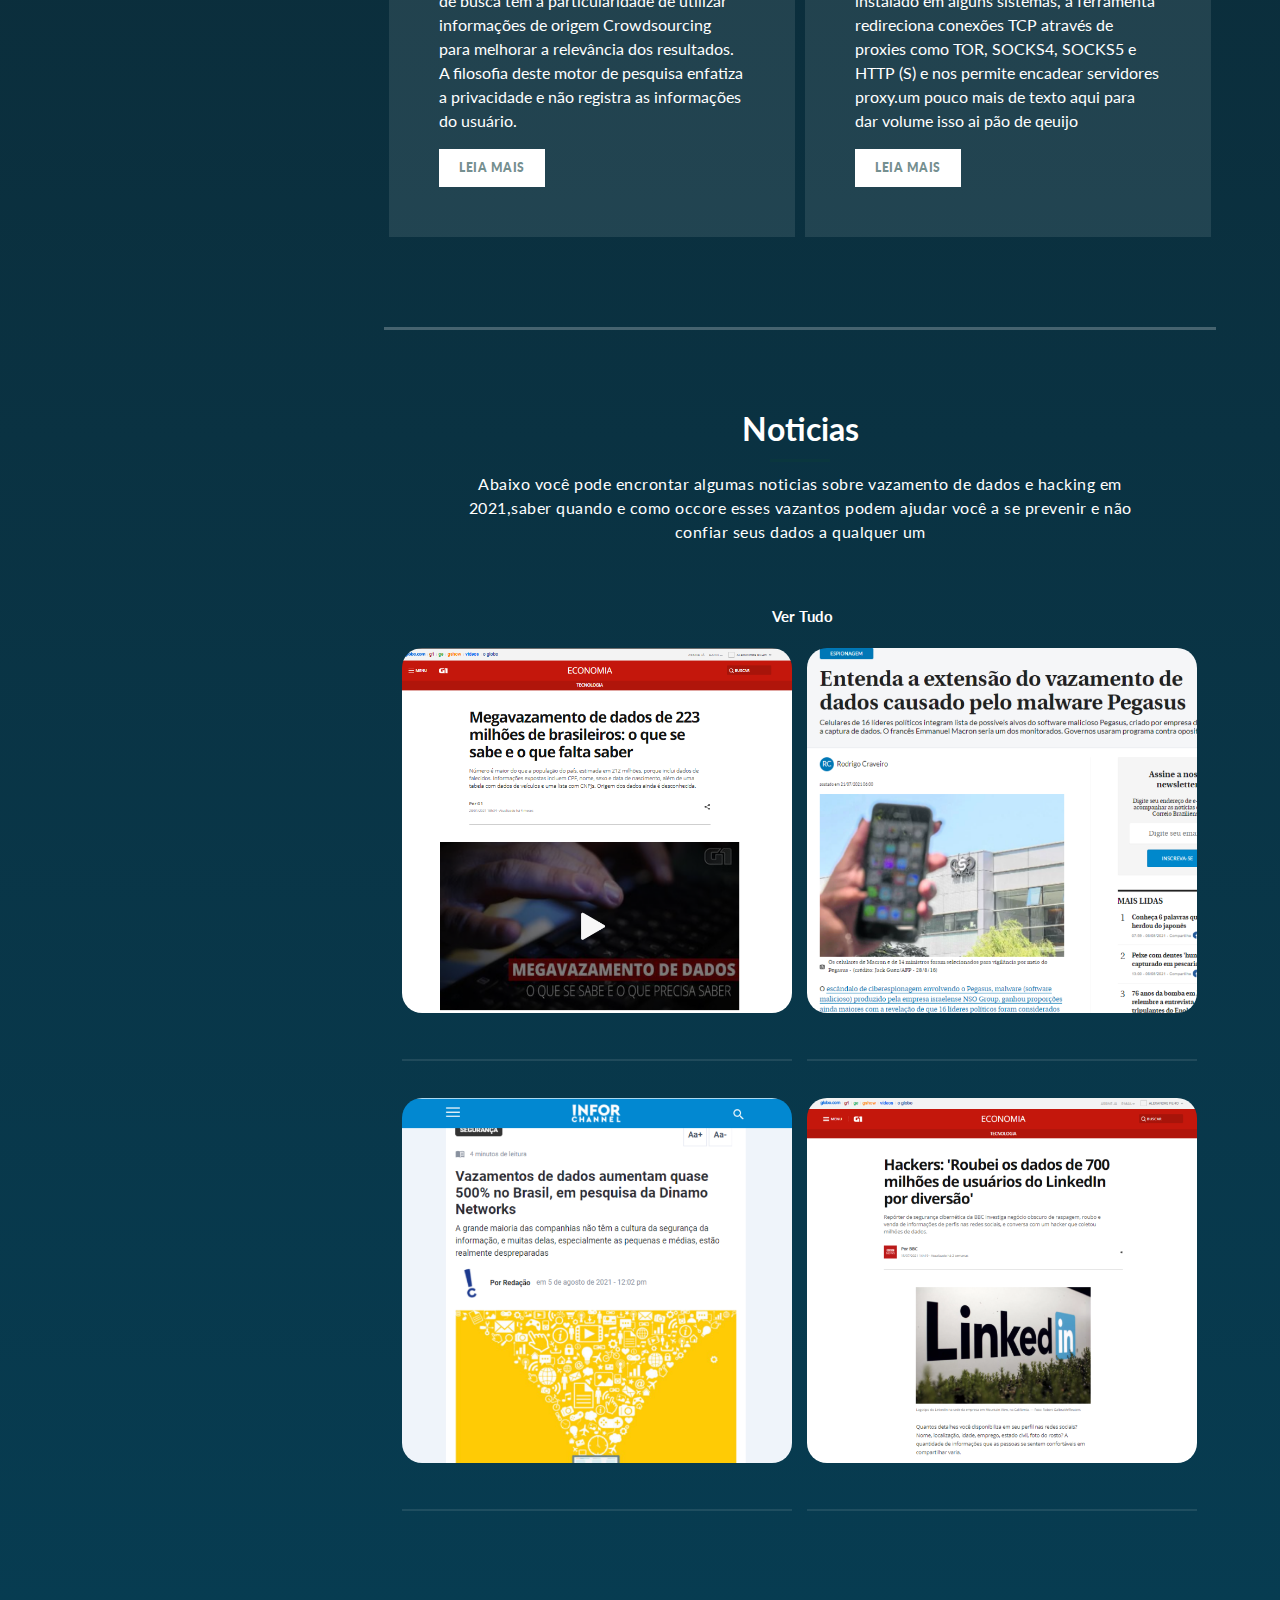
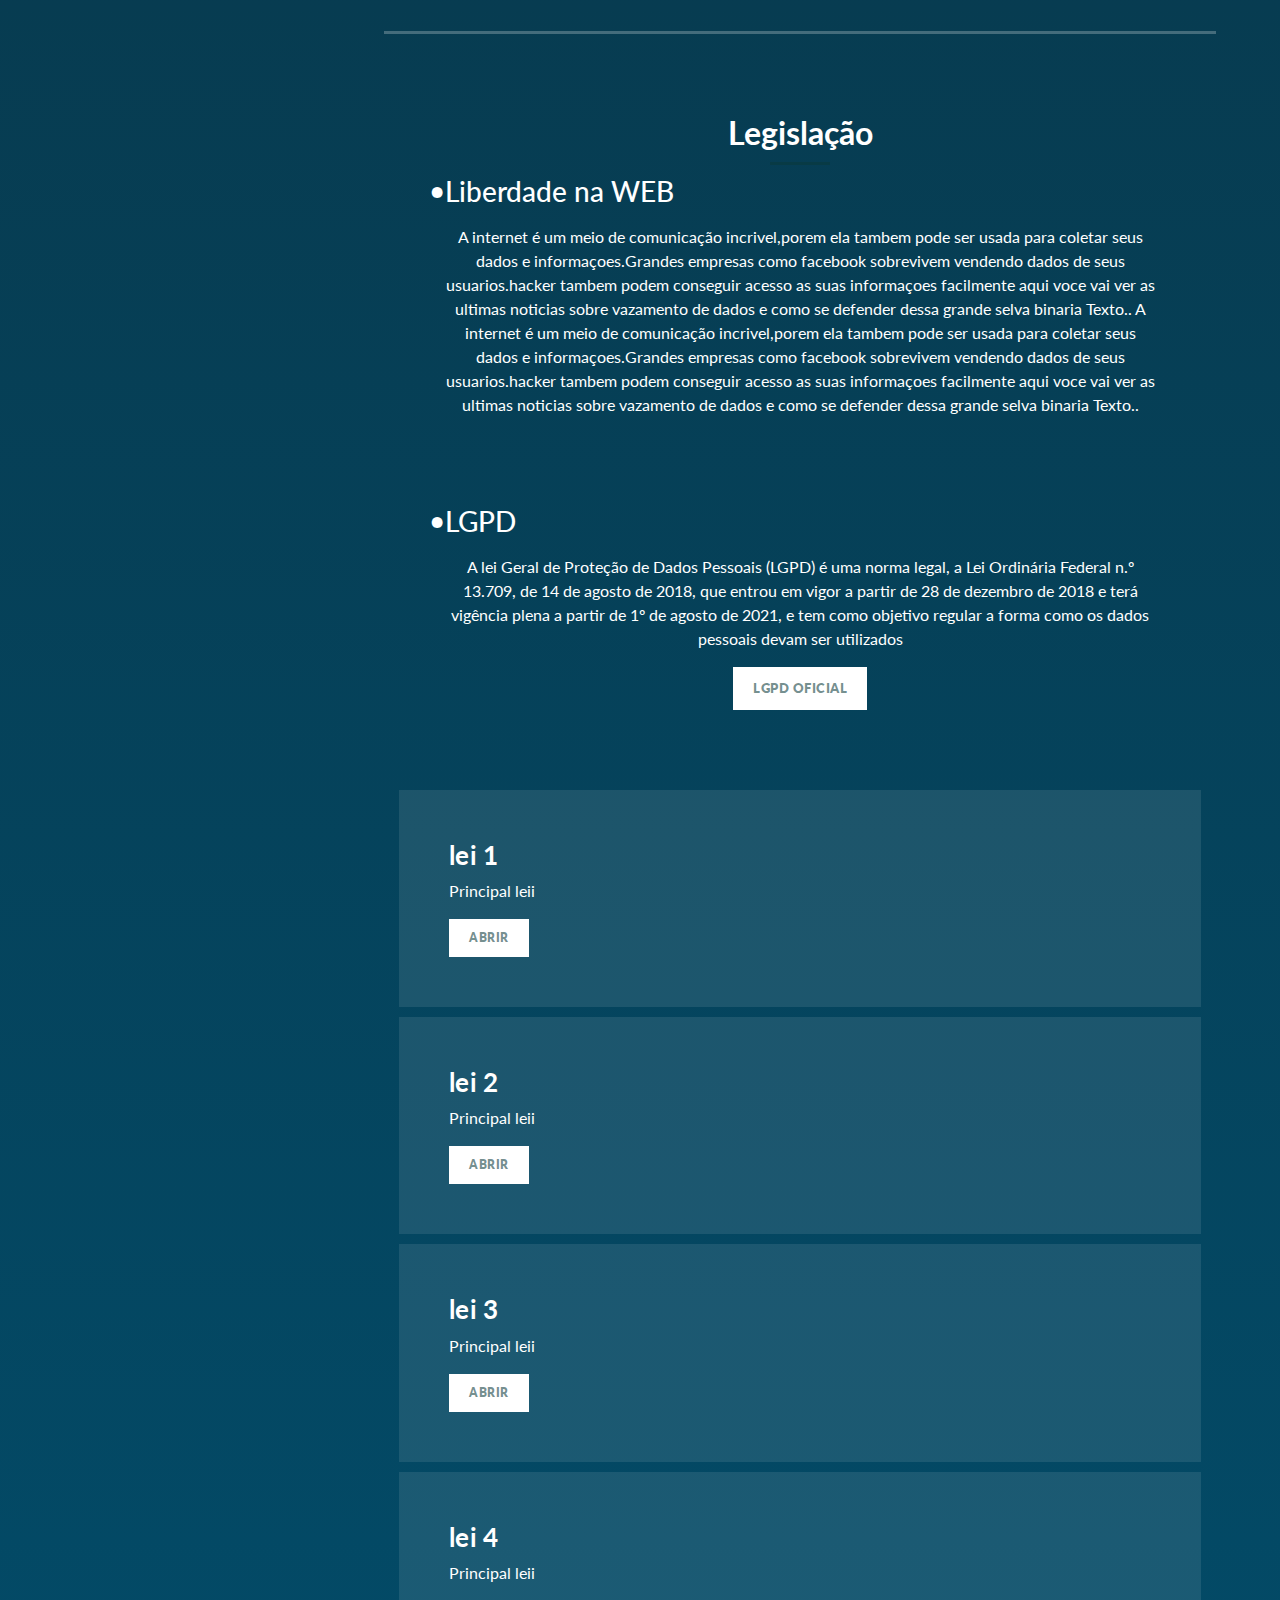
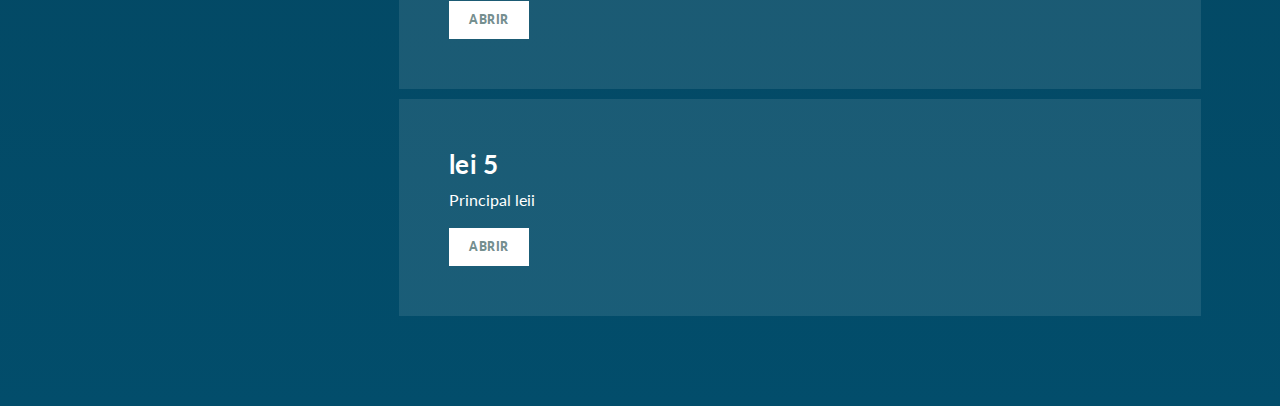
==== commit 2499043d: "iframes" ====
--- a/index.html
+++ b/index.html
@@ -55,7 +55,7 @@
         <section class="section about-me" data-section="section0">
             <div class="container">
                 <div class="section-heading">
-                    <img class="insertTiagoimg " src="./assets/images/priv.png" alt="">
+                    <img class="insertTiagoimg " src="./assets/images/priv3.png" alt="">
                     <!-- <h2>Privacidade e Segurança</h2>-->
                     <div class="line-dec"></div>
                 </div>
@@ -145,7 +145,25 @@
                                                     <li>Disfarçando seu endereço ip</li>
                                                     <li>Acesso a conteúdo internacional</li>
                                                     <li>Transferência segura de dados</li>
-
+                                                    <br>
+                                                    <h5>Oque procurar em um serviço de Vpn?</h5>
+                                                    <li>Criptografia do seu endereço IP</li>
+                                                    <li>Criptografia de protocolos</li>
+                                                    <li>Kill switch</li>
+                                                    <li>Funcionalidade P2P</li>
+                                                    <br>
+                                                    <h5>Uma VPN é mesmo segura?</h5>
+                                                    <p>É importante ter em conta que as VPNs não funcionam como um software antivírus abrangente. Embora protejam seu IP e criptografem seu histórico de internet, uma conexão VPN não protege seu computador
+                                                        de intrusões externas.Então cuidado ao instalar qualquer coisa na sua maquina</p>
+                                                    <h4 class="text-center">Vpn gratuita</h4>
+                                                    <h5>ProtonVpn:</h5>
+                                                    <p>A protonvpn oferece um serviço gratuito e de qualidade com algumas limitaçoes mas muito indicada para o dia a dia</p>
+                                                    <h5>Como Instalar?</h5>
+                                                    <P>A instação não tem dificuldade,basta voce entar no site e criar a sua conta com o plano free.Logo apos ja estara disponivel o link para downlond</P>
+                                                    <div class=" col-md-6 rounded float-right">
+                                                        <img class="insertTiagoimg" src="./assets/images/proton.gif" alt="">
+                                                    </div>
+                                                    <div class="white-button"><a href="https://protonvpn.com" target="_blank">Site Oficial</a></div>
                                                 </div>
                                                 <!--<div class="modal-footer">
                                                     <a href="">oi</a>
@@ -173,17 +191,26 @@
                                   </button>
 
                                     <!-- Modal -->
-                                    <div class="modal fade" id="ModalTorBrowser" tabindex="-1" role="dialog" aria-labelledby="exampleModalLabel" aria-hidden="true">
+                                    <div class="modal fade zindexmodalp" id="ModalTorBrowser" tabindex="-1" role="dialog" aria-labelledby="exampleModalLabel" aria-hidden="true">
                                         <div class="modal-dialog modal-lg modal-dialog-centered" role="document">
                                             <div class="modal-content">
-                                                <div class="modal-header bg-secondary text-white">
+                                                <!--<div class="modal-header bg-secondary text-white">
 
                                                     <button type="button" class="close" data-dismiss="modal" aria-label="Close">
                                             <span aria-hidden="true">&times;</span>
                                         </button>
-                                                </div>
-                                                <div class="modal-body bg-secondary text-white">
-                                                    Tor Borwser
+                                                </div>-->
+                                                <div class="modal-body  bg-dark text-white">
+                                                    <button type="button" class="close" data-dismiss="modal" aria-label="Close">
+                                                        <span aria-hidden="true">&times;</span>
+                                                    </button>
+                                                    <h5>O que é uma tor e como funciona?</h5>
+                                                    <p>As VPNs criptografam seu tráfego de Internet e disfarçam sua identidade online. Isso torna mais difícil para terceiros rastrear suas atividades online e roubar seus dados. A criptografia ocorre em tempo
+                                                        real.
+                                                    </p>
+                                                    <div class="embed-responsive embed-responsive-1by1">
+                                                        <iframe class="embed-responsive-item" src="https://g1.globo.com/economia/tecnologia/noticia/2021/01/28/vazamento-de-dados-de-223-milhoes-de-brasileiros-o-que-se-sabe-e-o-que-falta-saber.ghtml" allowfullscreen></iframe>
+                                                    </div>
                                                 </div>
                                                 <!--<div class="modal-footer">
                                                     <a href="">oi</a>
@@ -392,12 +419,11 @@
                   </label>
 
                 <div class="isotope-box">
-                    <div class="isotope-item" data-type="nature">
+                    <div class="isotope-item" data-type="animals">
                         <figure class="snip1321">
                             <img src="assets/images/noticia1.png" alt="sq-sample26" />
                             <figcaption>
-                                <a href="assets/images/noticia1.png" data-lightbox="image-1" data-title="Caption"><i class="fa fa-search"></i
-                      ></a>
+                                <button type="button" class="fa fa-search" data-toggle="modal" data-target="#ModalNoticia1"></button>
                                 <h4>Megavazamento de dados de 223 milhões de brasileiros: o que se sabe e o que falta saber</h4>
                                 <span>Por G1 28/01/2021</span>
                                 <div class="white-button2">
@@ -406,43 +432,124 @@
                             </figcaption>
                         </figure>
                     </div>
+                    <div>
+                        <!-- Modal -->
+                        <div class="modal fade zindexmodalp" id="ModalNoticia1" tabindex="-1" role="dialog" aria-labelledby="exampleModalLabel" aria-hidden="true">
+                            <div class="modal-dialog modal-lg modal-dialog-centered" role="document">
+                                <div class="modal-content">
+                                    <!--<div class="modal-header bg-secondary text-white">
+
+                                        <button type="button" class="close" data-dismiss="modal" aria-label="Close">
+                                <span aria-hidden="true">&times;</span>
+                            </button>
+                                    </div>-->
+                                    <div class="modal-body  bg-white text-white">
+                                        <button type="button" class="close" data-dismiss="modal" aria-label="Close">
+                                            <span aria-hidden="true">&times;</span>
+                                        </button>
+                                        <div class="embed-responsive embed-responsive-1by1">
+                                            <iframe class="embed-responsive-item" src="https://g1.globo.com/economia/tecnologia/noticia/2021/01/28/vazamento-de-dados-de-223-milhoes-de-brasileiros-o-que-se-sabe-e-o-que-falta-saber.ghtml" allowfullscreen></iframe>
+                                        </div>
+                                    </div>
+                                    <!--<div class="modal-footer">
+                                        <a href="">oi</a>
+                                    </div>-->
+                                </div>
+                            </div>
+                        </div>
+
+                    </div>
 
                     <div class="isotope-item" data-type="people">
                         <figure class="snip1321">
                             <img src="assets/images/noticia2.png" alt="sq-sample26" />
                             <figcaption>
-                                <a href="assets/images/noticia2.png" data-lightbox="image-1" data-title="Caption"><i class="fa fa-search"></i
-                      ></a>
-                                <h4>O mundo já registra 4,6 bilhões de dados vazados em 2021, diz PSafe</h4>
-                                <span>Raphael Coraccini, colaboração para o CNN Brasil Business 21/07/2021</span>
+                                <button type="button" class="fa fa-search" data-toggle="modal" data-target="#ModalNoticia2"></button>
+                                <h4>Entenda a extensão do vazamento de dados causado pelo malware Pegasus</h4>
+                                <span>Rodrigo Craveiro
+                                    postado em 21/07/2021 06:00</span>
                                 <div class="white-button2">
-                                    <a href="https://www.cnnbrasil.com.br/business/2021/07/21/o-mundo-ja-registra-4-6-bilhoes-de-dados-vazados-em-2021-diz-psafe" target="_blank">Noticia Oficial</a>
+                                    <a href="https://www.correiobraziliense.com.br/mundo/2021/07/4938770-entenda-a-extensao-do-vazamento-de-dados-causado-pelo-malware-pegasus.html" target="_blank">Noticia Oficial</a>
                                 </div>
                             </figcaption>
                         </figure>
+                    </div>
+                    <div>
+                        <!-- Modal -->
+                        <div class="modal fade zindexmodalp" id="ModalNoticia2" tabindex="-1" role="dialog" aria-labelledby="exampleModalLabel" aria-hidden="true">
+                            <div class="modal-dialog modal-lg modal-dialog-centered" role="document">
+                                <div class="modal-content">
+                                    <!--<div class="modal-header bg-secondary text-white">
+
+                                        <button type="button" class="close" data-dismiss="modal" aria-label="Close">
+                                <span aria-hidden="true">&times;</span>
+                            </button>
+                                    </div>-->
+                                    <div class="modal-body  bg-white text-white">
+                                        <button type="button" class="close" data-dismiss="modal" aria-label="Close">
+                                            <span aria-hidden="true">&times;</span>
+                                        </button>
+                                        <div class="embed-responsive embed-responsive-1by1">
+                                            <iframe class="embed-responsive-item" src="https://www.correiobraziliense.com.br/mundo/2021/07/4938770-entenda-a-extensao-do-vazamento-de-dados-causado-pelo-malware-pegasus.html" allowfullscreen></iframe>
+                                        </div>
+                                    </div>
+                                    <!--<div class="modal-footer">
+                                        <a href="">oi</a>
+                                    </div>-->
+                                </div>
+                            </div>
+                        </div>
+
                     </div>
 
                     <div class="isotope-item" data-type="animals">
                         <figure class="snip1321">
                             <img src="assets/images/noticia3.png" alt="sq-sample26" />
                             <figcaption>
-                                <a href="assets/images/noticia3.png" data-lightbox="image-1" data-title="Caption"><i class="fa fa-search"></i
-                      ></a>
-                                <h4>Polícia Federal investiga como dados vazados do INSS geraram empréstimos não autorizados</h4>
-                                <span>Casos foram revelados pelo Grupo de Investigação da RBS (GDI) 29/07/2021</span>
+                                <button type="button" class="fa fa-search" data-toggle="modal" data-target="#ModalNoticia3"></button>
+                                <h4>Vazamentos de dados aumentam quase 500% no Brasil, em pesquisa da Dinamo Networks</h4>
+                                <span>Por Redação
+                                    em 5 de agosto de 2021 - 12:02 pm</span>
                                 <div class="white-button2">
-                                    <a href="https://gauchazh.clicrbs.com.br/grupo-de-investigacao/noticia/2021/07/policia-federal-investiga-como-dados-vazados-do-inss-geraram-emprestimos-nao-autorizados-ckrovcikl001l013b2wnxs1gn.html" target="_blank">Noticia Oficial</a>
+                                    <a href="https://inforchannel.com.br/2021/08/05/vazamentos-de-dados-aumentam-quase-500-no-brasil-em-pesquisa-da-dinamo-networks/" target="_blank">Noticia Oficial</a>
                                 </div>
                             </figcaption>
                         </figure>
+                    </div>
+                    <div>
+                        <!-- Modal -->
+                        <div class="modal fade zindexmodalp" id="ModalNoticia3" tabindex="-1" role="dialog" aria-labelledby="exampleModalLabel" aria-hidden="true">
+                            <div class="modal-dialog modal-lg modal-dialog-centered" role="document">
+                                <div class="modal-content">
+                                    <!--<div class="modal-header bg-secondary text-white">
+
+                                        <button type="button" class="close" data-dismiss="modal" aria-label="Close">
+                                <span aria-hidden="true">&times;</span>
+                            </button>
+                                    </div>-->
+                                    <div class="modal-body  bg-white text-white">
+                                        <button type="button" class="close" data-dismiss="modal" aria-label="Close">
+                                            <span aria-hidden="true">&times;</span>
+                                        </button>
+                                        <div class="embed-responsive embed-responsive-1by1">
+                                            <iframe class="embed-responsive-item" src="https://inforchannel.com.br/2021/08/05/vazamentos-de-dados-aumentam-quase-500-no-brasil-em-pesquisa-da-dinamo-networks/" allowfullscreen></iframe>
+                                        </div>
+                                    </div>
+                                    <!--<div class="modal-footer">
+                                        <a href="">oi</a>
+                                    </div>-->
+                                </div>
+                            </div>
+                        </div>
+
                     </div>
 
                     <div class="isotope-item" data-type="people">
                         <figure class="snip1321">
                             <img src="assets/images/noticia4.png" alt="sq-sample26" />
                             <figcaption>
-                                <a href="assets/images/noticia4.png" data-lightbox="image-1" data-title="Caption"><i class="fa fa-search"></i
-                      ></a>
+                                <button type="button" class="fa fa-search" data-toggle="modal" data-target="#ModalNoticia4"></button>
+
                                 <h4>Hackers: 'Roubei os dados de 700 milhões de usuários do LinkedIn por diversão'</h4>
                                 <span>Por BBC 15/07/2021</span>
                                 <div class="white-button2">
@@ -450,6 +557,33 @@
                                 </div>
                             </figcaption>
                         </figure>
+                    </div>
+                    <div>
+                        <!-- Modal -->
+                        <div class="modal fade zindexmodalp" id="ModalNoticia4" tabindex="-1" role="dialog" aria-labelledby="exampleModalLabel" aria-hidden="true">
+                            <div class="modal-dialog modal-lg modal-dialog-centered" role="document">
+                                <div class="modal-content">
+                                    <!--<div class="modal-header bg-secondary text-white">
+
+                                        <button type="button" class="close" data-dismiss="modal" aria-label="Close">
+                                <span aria-hidden="true">&times;</span>
+                            </button>
+                                    </div>-->
+                                    <div class="modal-body  bg-white text-white">
+                                        <button type="button" class="close" data-dismiss="modal" aria-label="Close">
+                                            <span aria-hidden="true">&times;</span>
+                                        </button>
+                                        <div class="embed-responsive embed-responsive-1by1">
+                                            <iframe class="embed-responsive-item" src="https://g1.globo.com/economia/tecnologia/noticia/2021/07/15/hackers-roubei-os-dados-de-700-milhoes-de-usuarios-do-linkedin-por-diversao.ghtml" allowfullscreen></iframe>
+                                        </div>
+                                    </div>
+                                    <!--<div class="modal-footer">
+                                        <a href="">oi</a>
+                                    </div>-->
+                                </div>
+                            </div>
+                        </div>
+
                     </div>
                 </div>
             </div>
--- a/assets/css/templatemo-style.css
+++ b/assets/css/templatemo-style.css
@@ -217,7 +217,8 @@
     left: 0%;
     -webkit-transition: -webkit-transform 233ms cubic-bezier(0, 0, 0.21, 1);
     -webkit-overflow-scrolling: touch;
-    background: linear-gradient(rgb(0, 0, 0), rgba(2, 77, 107, 0.219));
+    /* background: linear-gradient(rgb(0, 0, 0), rgba(2, 77, 107, 0.219));*/
+    background: linear-gradient(rgb(0, 0, 0), rgb(0, 40, 54));
     box-sizing: border-box;
     height: 100vh;
     max-height: 100vh !important;
@@ -277,6 +278,10 @@
 .zindexmodalp {
     background-color: rgba(0, 0, 0, 0.904);
     z-index: 9999 !important;
+}
+
+.bgmycolor {
+    background-color: rgb(0, 35, 44);
 }
 
 
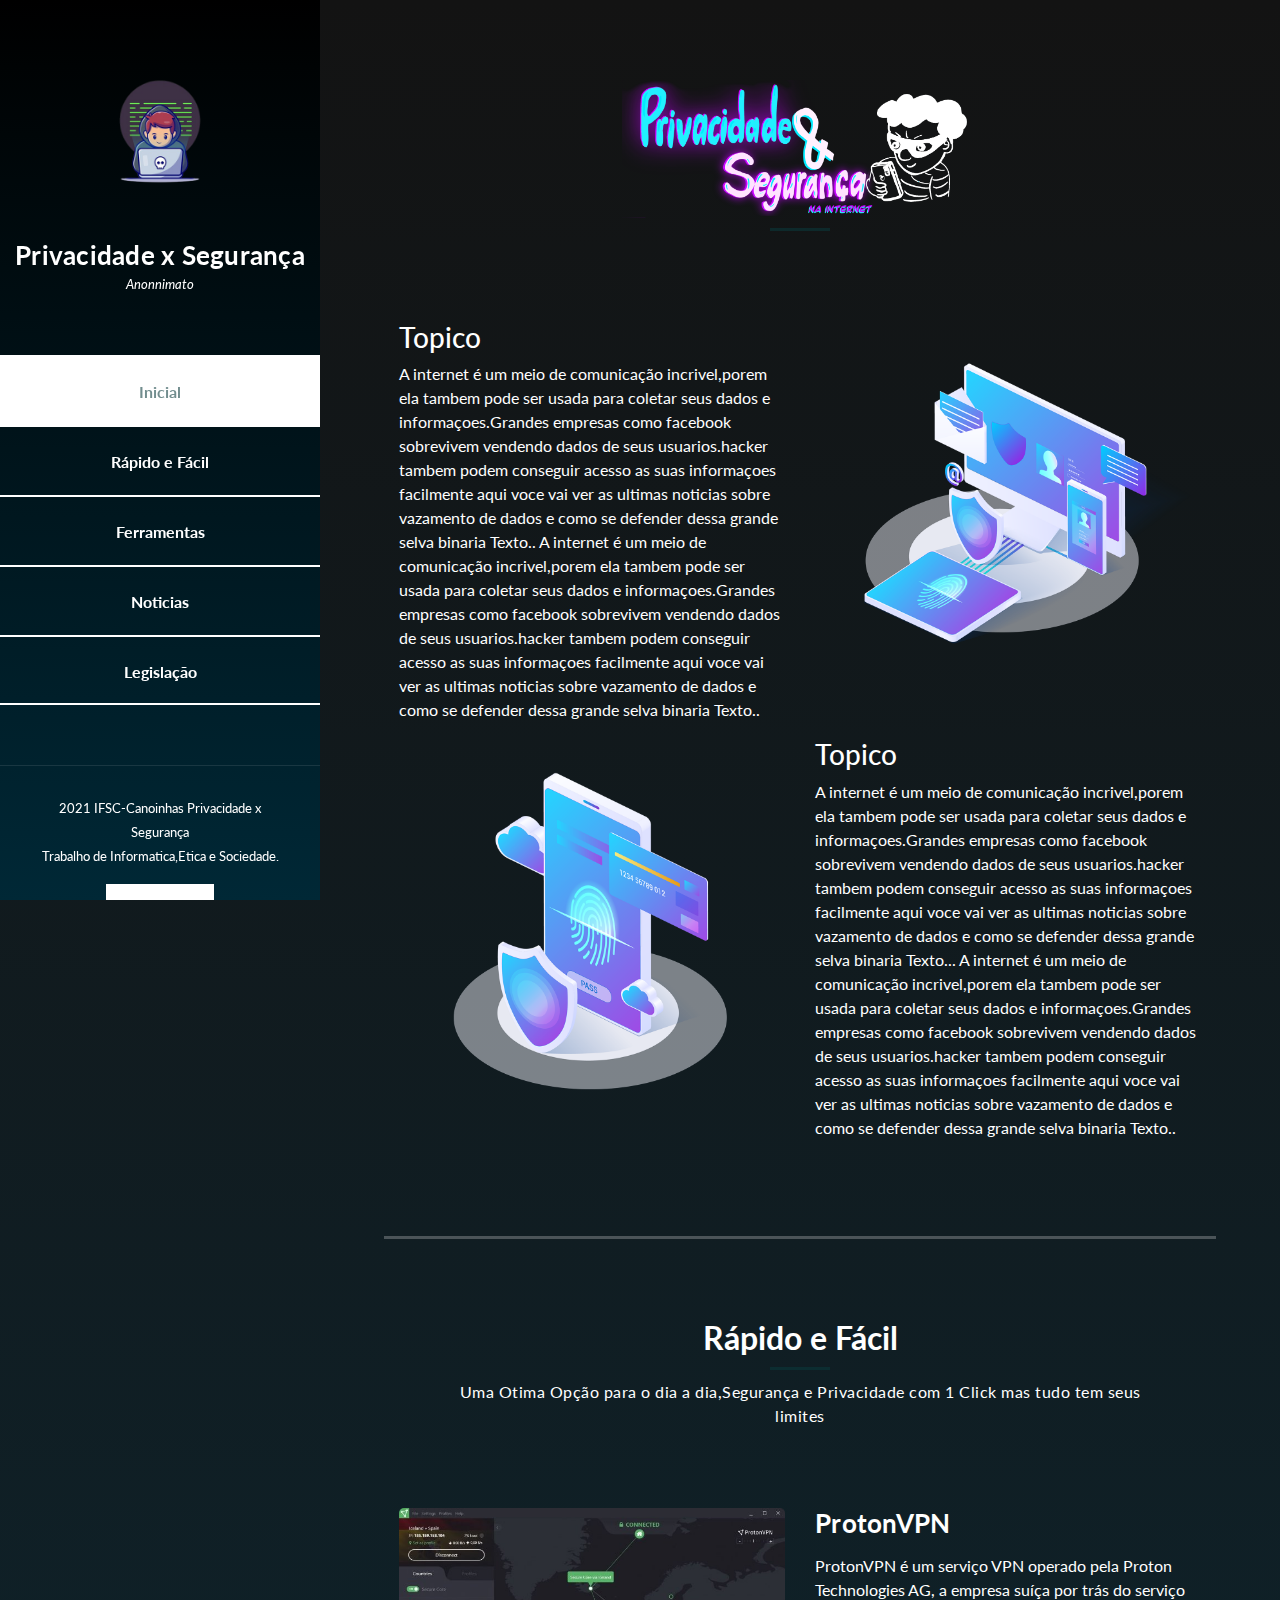
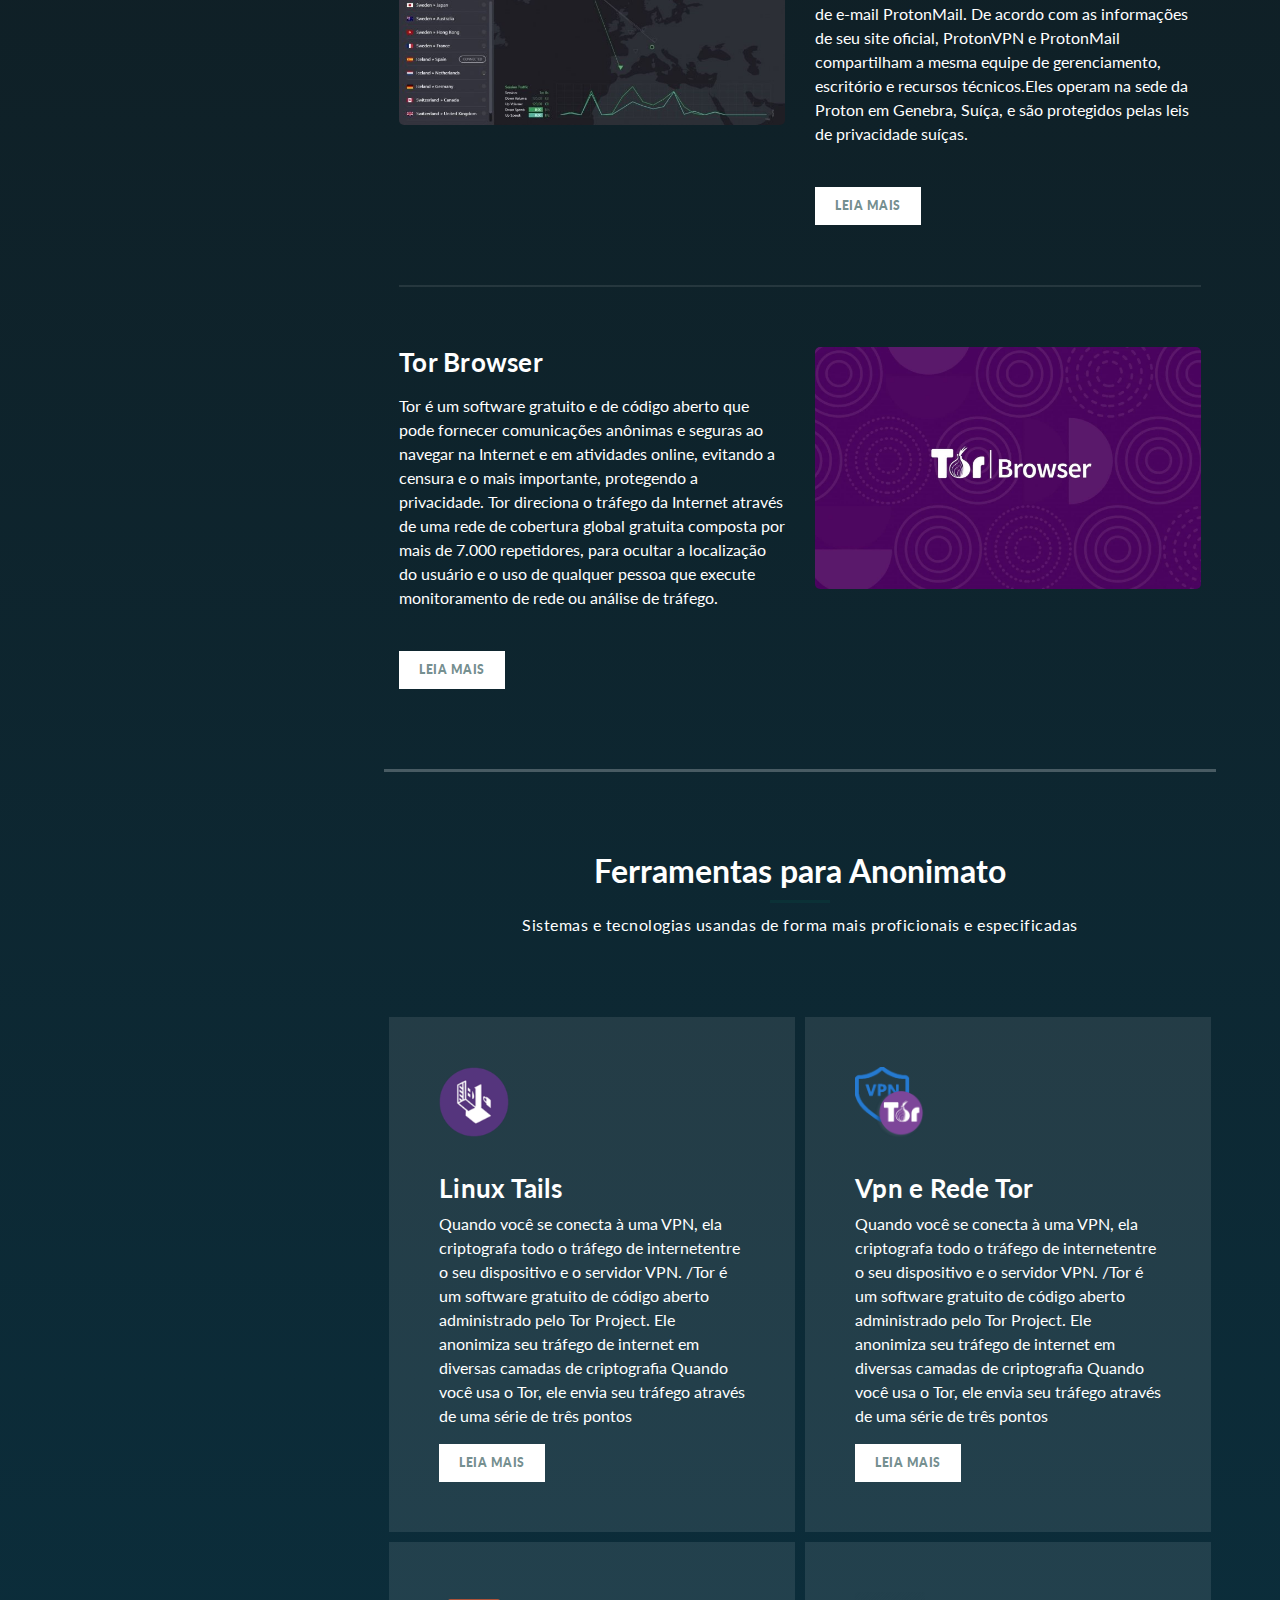
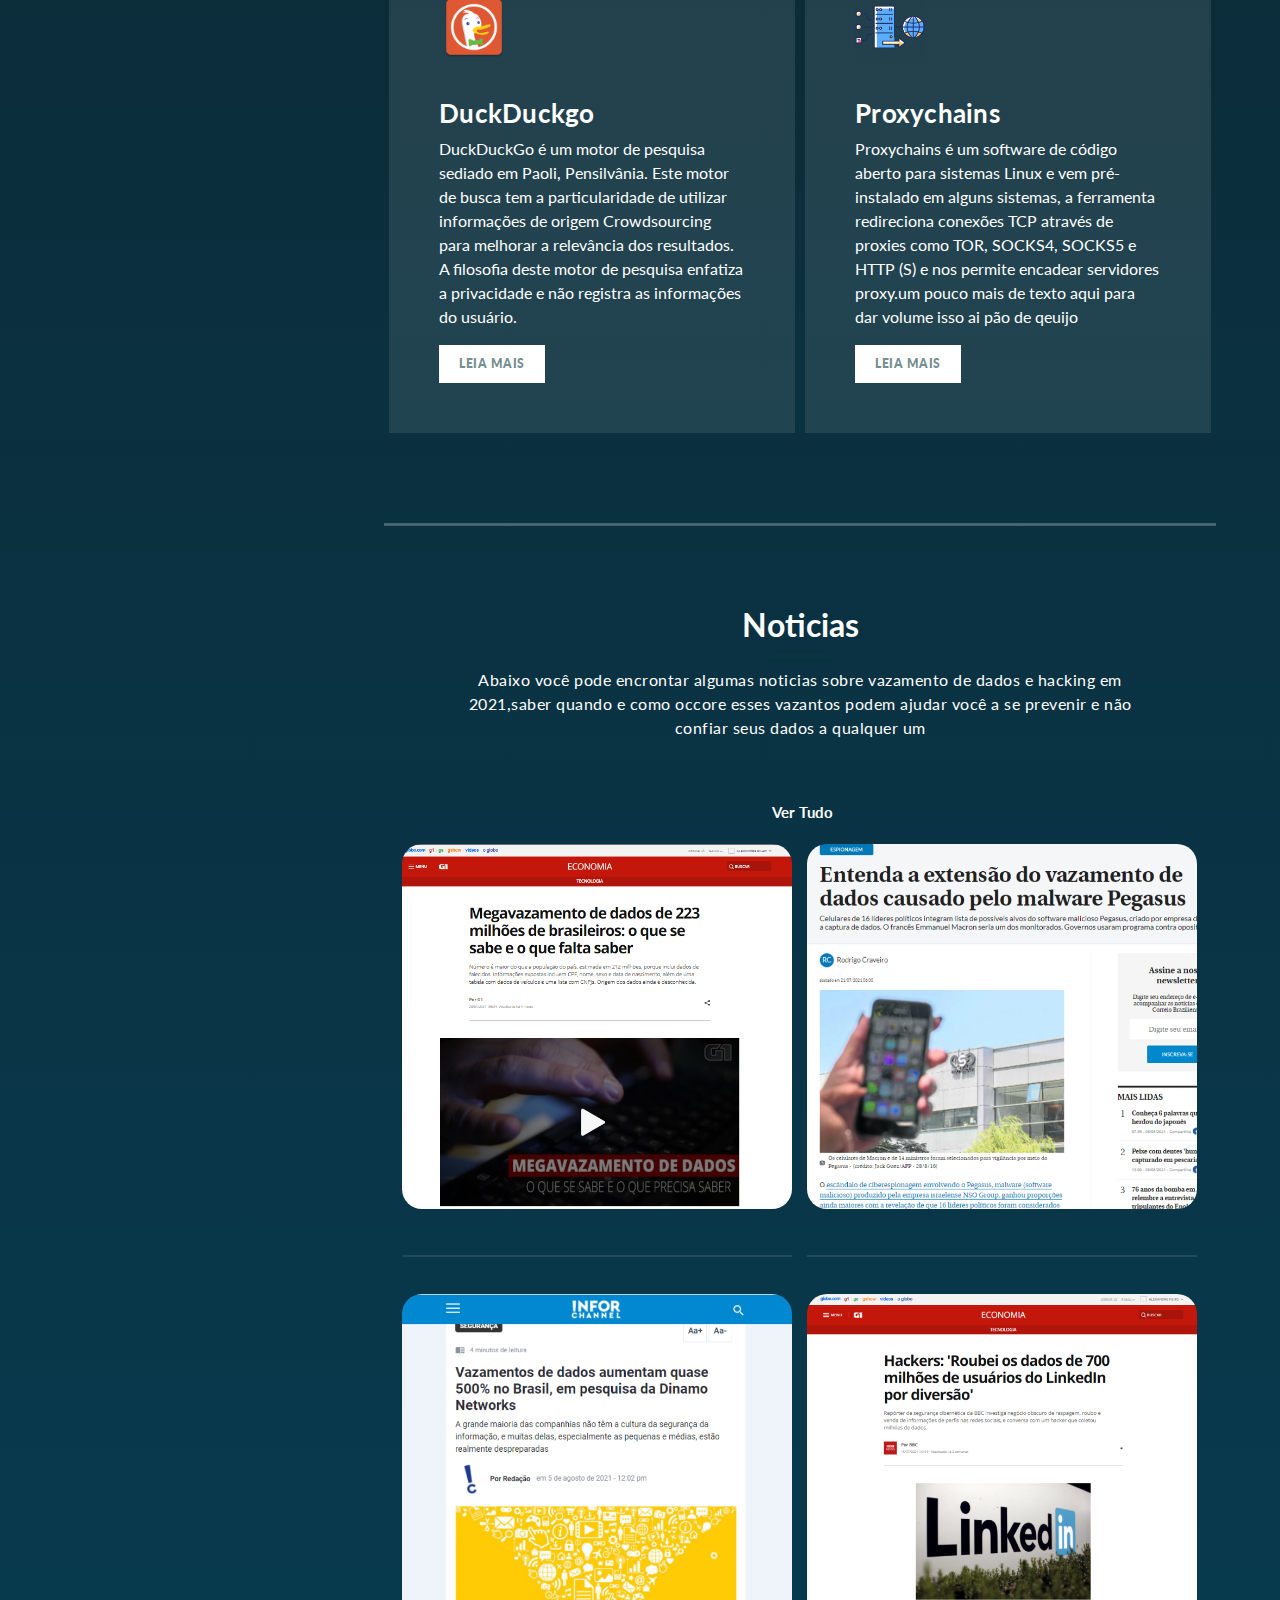
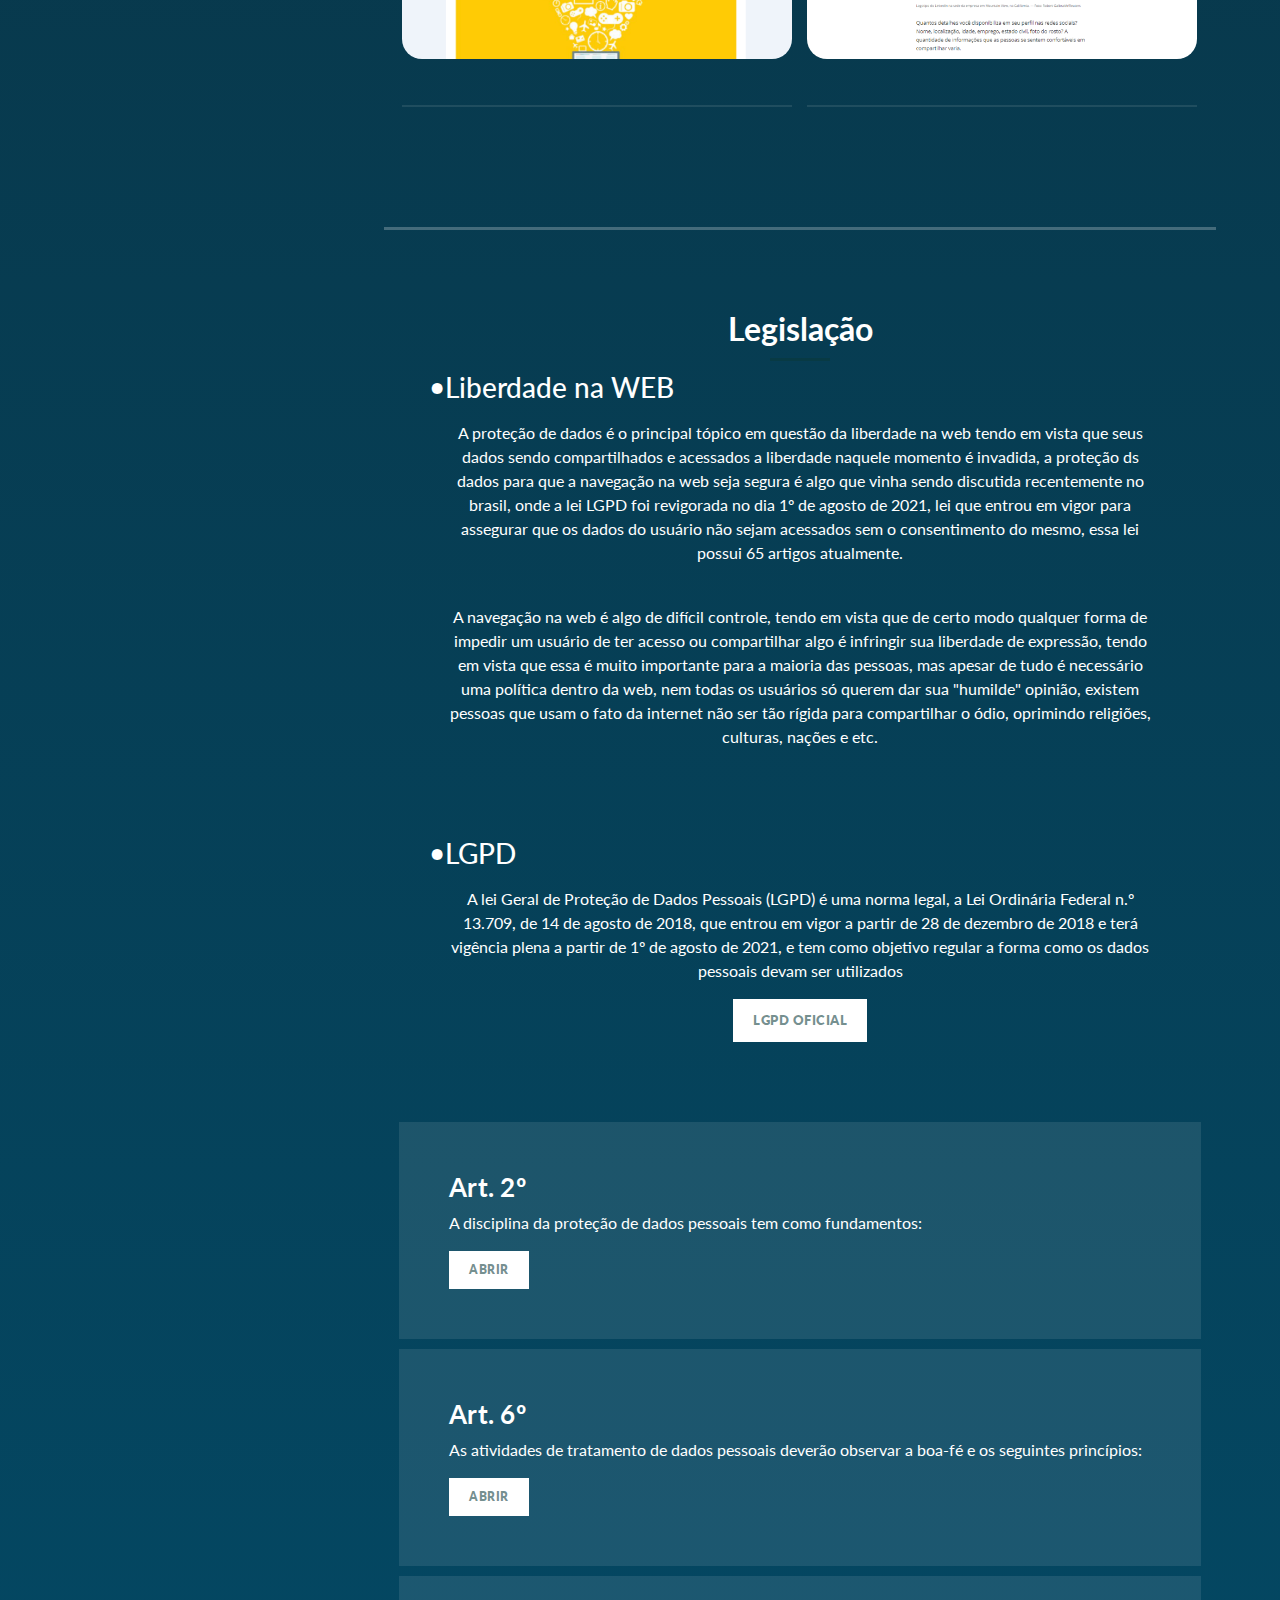
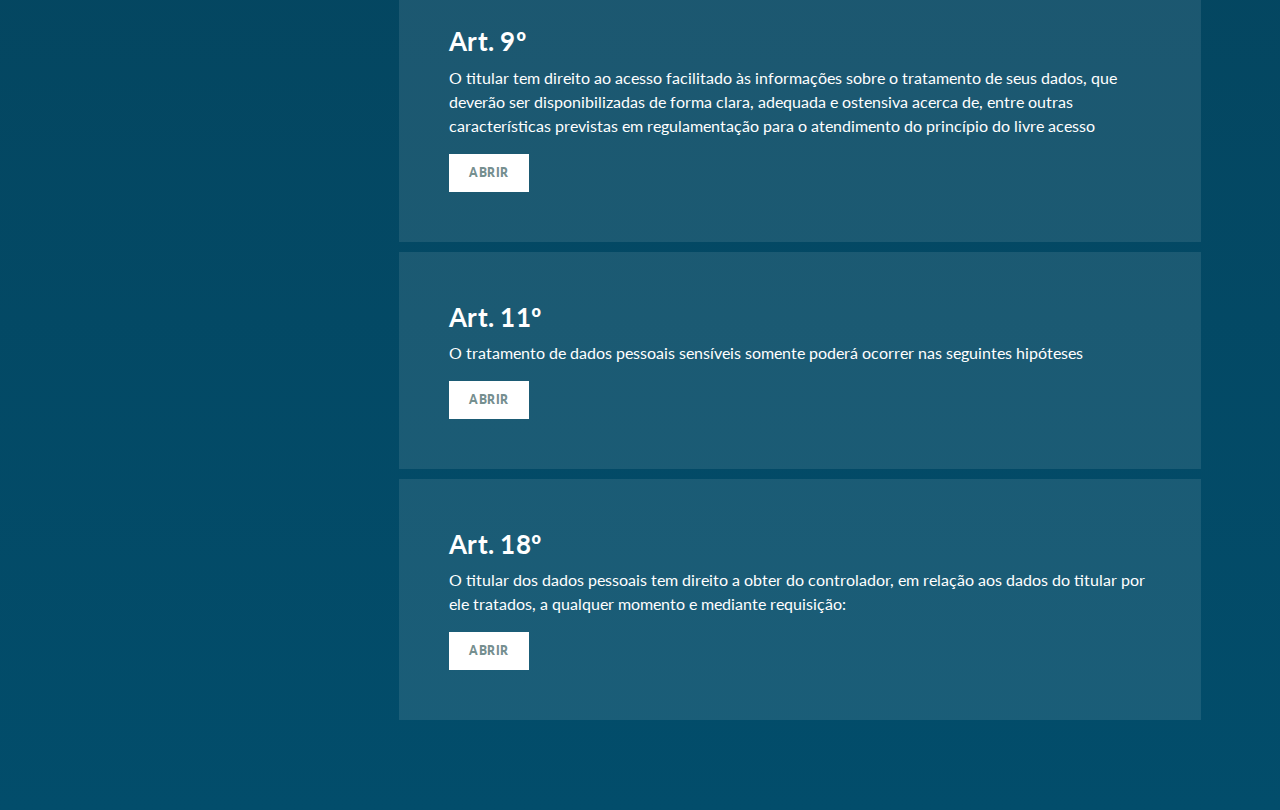
==== commit 20d20df4: "lgpd" ====
--- a/index.html
+++ b/index.html
@@ -111,7 +111,8 @@
                             <div class="right-text">
                                 <h4>ProtonVPN</h4>
                                 <p>
-                                    ProtonVpn É um serviço de Vpn da Proton uma empresa que tem seus servidores na suiça e é muito conhecida pelo ProtonMail conhecido como o email mais seguro da WEB
+                                    ProtonVPN é um serviço VPN operado pela Proton Technologies AG, a empresa suíça por trás do serviço de e-mail ProtonMail. De acordo com as informações de seu site oficial, ProtonVPN e ProtonMail compartilham a mesma equipe de gerenciamento, escritório
+                                    e recursos técnicos.Eles operam na sede da Proton em Genebra, Suíça, e são protegidos pelas leis de privacidade suíças.
                                 </p>
                                 <div>
                                     <button type="button" class="white-button" data-toggle="modal" data-target="#ModalProtonVpn">
@@ -128,7 +129,7 @@
                                             <span aria-hidden="true">&times;</span>
                                         </button>
                                                 </div>-->
-                                                <div class="modal-body  bg-dark text-white">
+                                                <div class="modal-body  bg-dark222 text-white">
                                                     <button type="button" class="close" data-dismiss="modal" aria-label="Close">
                                                         <span aria-hidden="true">&times;</span>
                                                     </button>
@@ -183,7 +184,8 @@
                             <div class="left-text">
                                 <h4>Tor Browser</h4>
                                 <p>
-                                    O Tor é muito mais que um Browser e isso vai ser abordado abaixo mas no momento vamos focar No navegador que pode fazer você ficar praticamente inrrastreavel na rede
+                                    Tor é um software gratuito e de código aberto que pode fornecer comunicações anônimas e seguras ao navegar na Internet e em atividades online, evitando a censura e o mais importante, protegendo a privacidade. Tor direciona o tráfego da Internet através
+                                    de uma rede de cobertura global gratuita composta por mais de 7.000 repetidores, para ocultar a localização do usuário e o uso de qualquer pessoa que execute monitoramento de rede ou análise de tráfego.
                                 </p>
                                 <div>
                                     <button type="button" class="white-button" data-toggle="modal" data-target="#ModalTorBrowser">
@@ -200,17 +202,41 @@
                                             <span aria-hidden="true">&times;</span>
                                         </button>
                                                 </div>-->
-                                                <div class="modal-body  bg-dark text-white">
+                                                <div class="modal-body  bg-dark222 text-white">
                                                     <button type="button" class="close" data-dismiss="modal" aria-label="Close">
                                                         <span aria-hidden="true">&times;</span>
                                                     </button>
-                                                    <h5>O que é uma tor e como funciona?</h5>
-                                                    <p>As VPNs criptografam seu tráfego de Internet e disfarçam sua identidade online. Isso torna mais difícil para terceiros rastrear suas atividades online e roubar seus dados. A criptografia ocorre em tempo
-                                                        real.
+                                                    <h5>O que é o TOR?</h5>
+                                                    <p>O Tor é um programa que protege a identidade e a privacidade de seus usuários enquanto eles estão online na Internet. O nome Tor vem das iniciais de um projeto chamado "The Onion Router"
                                                     </p>
-                                                    <div class="embed-responsive embed-responsive-1by1">
-                                                        <iframe class="embed-responsive-item" src="https://g1.globo.com/economia/tecnologia/noticia/2021/01/28/vazamento-de-dados-de-223-milhoes-de-brasileiros-o-que-se-sabe-e-o-que-falta-saber.ghtml" allowfullscreen></iframe>
+                                                    <div class=" col-md-6 rounded float-right">
+                                                        <img class="insertTiagoimg" src="./assets/images/torr1.png" alt="">
                                                     </div>
+                                                    <br>
+                                                    <h5>Como o Tor funciona:</h5>
+                                                    <li>Criptografia segura</li>
+                                                    <li>Disfarçando seu endereço ip</li>
+                                                    <li>Acesso a conteúdo internacional</li>
+                                                    <li>Transferência segura de dados</li>
+                                                    <br>
+                                                    <h5>Oque procurar em um serviço de Vpn?</h5>
+                                                    <li>Criptografia do seu endereço IP</li>
+                                                    <li>Criptografia de protocolos</li>
+                                                    <li>Kill switch</li>
+                                                    <li>Funcionalidade P2P</li>
+                                                    <br>
+                                                    <h5>Uma VPN é mesmo segura?</h5>
+                                                    <p>É importante ter em conta que as VPNs não funcionam como um software antivírus abrangente. Embora protejam seu IP e criptografem seu histórico de internet, uma conexão VPN não protege seu computador
+                                                        de intrusões externas.Então cuidado ao instalar qualquer coisa na sua maquina</p>
+                                                    <h4 class="text-center">Vpn gratuita</h4>
+                                                    <h5>ProtonVpn:</h5>
+                                                    <p>A protonvpn oferece um serviço gratuito e de qualidade com algumas limitaçoes mas muito indicada para o dia a dia</p>
+                                                    <h5>Como Instalar?</h5>
+                                                    <P>A instação não tem dificuldade,basta voce entar no site e criar a sua conta com o plano free.Logo apos ja estara disponivel o link para downlond</P>
+                                                    <div class=" col-md-6 rounded float-right">
+                                                        <img class="insertTiagoimg" src="./assets/images/proton.gif" alt="">
+                                                    </div>
+                                                    <div class="white-button"><a href="https://protonvpn.com" target="_blank">Site Oficial</a></div>
                                                 </div>
                                                 <!--<div class="modal-footer">
                                                     <a href="">oi</a>
@@ -549,7 +575,6 @@
                             <img src="assets/images/noticia4.png" alt="sq-sample26" />
                             <figcaption>
                                 <button type="button" class="fa fa-search" data-toggle="modal" data-target="#ModalNoticia4"></button>
-
                                 <h4>Hackers: 'Roubei os dados de 700 milhões de usuários do LinkedIn por diversão'</h4>
                                 <span>Por BBC 15/07/2021</span>
                                 <div class="white-button2">
@@ -609,11 +634,14 @@
                         <p></p>
                     </div>
                 </div>
-                <p>A internet é um meio de comunicação incrivel,porem ela tambem pode ser usada para coletar seus dados e informaçoes.Grandes empresas como facebook sobrevivem vendendo dados de seus usuarios.hacker tambem podem conseguir acesso as suas informaçoes
-                    facilmente aqui voce vai ver as ultimas noticias sobre vazamento de dados e como se defender dessa grande selva binaria Texto.. A internet é um meio de comunicação incrivel,porem ela tambem pode ser usada para coletar seus dados e
-                    informaçoes.Grandes empresas como facebook sobrevivem vendendo dados de seus usuarios.hacker tambem podem conseguir acesso as suas informaçoes facilmente aqui voce vai ver as ultimas noticias sobre vazamento de dados e como se defender
-                    dessa grande selva binaria Texto..
+                <p>A proteção de dados é o principal tópico em questão da liberdade na web tendo em vista que seus dados sendo compartilhados e acessados a liberdade naquele momento é invadida, a proteção ds dados para que a navegação na web seja segura
+                    é algo que vinha sendo discutida recentemente no brasil, onde a lei LGPD foi revigorada no dia 1º de agosto de 2021, lei que entrou em vigor para assegurar que os dados do usuário não sejam acessados sem o consentimento do mesmo, essa
+                    lei possui 65 artigos atualmente.
                 </p>
+                <br>
+                <p>A navegação na web é algo de difícil controle, tendo em vista que de certo modo qualquer forma de impedir um usuário de ter acesso ou compartilhar algo é infringir sua liberdade de expressão, tendo em vista que essa é muito importante
+                    para a maioria das pessoas, mas apesar de tudo é necessário uma política dentro da web, nem todas os usuários só querem dar sua "humilde" opinião, existem pessoas que usam o fato da internet não ser tão rígida para compartilhar o ódio,
+                    oprimindo religiões, culturas, nações e etc.</p>
                 <br><br><br>
                 <div class="row">
                     <div class="left-text">
@@ -629,22 +657,39 @@
 
             <div class="col-md-l6">
                 <div class="service-item">
-                    <h4>lei 1</h4>
+                    <h4>Art. 2º</h4>
                     <p>
-                        Principal leii
+                        A disciplina da proteção de dados pessoais tem como fundamentos:
                     </p>
                     <div>
-                        <button type="button" class="white-button" data-toggle="modal" data-target="#Modal1">
+                        <button type="button" class="white-button" data-toggle="modal" data-target="#ModalArt2">
                         ABRIR
                       </button>
 
                         <!-- Modal -->
-                        <div class="modal fade" id="Modal1" tabindex="-1" role="dialog" aria-labelledby="exampleModalLabel" aria-hidden="true">
+                        <div class="modal fade zindexmodalp" id="ModalArt2" tabindex="-1" role="dialog" aria-labelledby="exampleModalLabel" aria-hidden="true">
                             <div class="modal-dialog modal-lg modal-dialog-centered" role="document">
                                 <div class="modal-content">
-
-                                    <div class="modal-body bg-secondary text-white">
-                                        Texto 1 sobre Lgpd
+                                    <!--<div class="modal-header bg-secondary text-white">
+
+                                        <button type="button" class="close" data-dismiss="modal" aria-label="Close">
+                                <span aria-hidden="true">&times;</span>
+                            </button>
+                                    </div>-->
+                                    <div class="modal-body  bg-dark222 text-white">
+                                        <button type="button" class="close" data-dismiss="modal" aria-label="Close">
+                                            <span aria-hidden="true">&times;</span>
+                                        </button>
+                                        <div class="text">
+                                            <li>I - o respeito à privacidade;</li>
+                                            <li>II - a autodeterminação informativa;</li>
+                                            <li>III - a liberdade de expressão, de informação, de comunicação e de opinião;</li>
+                                            <li>IV - a inviolabilidade da intimidade, da honra e da imagem;</li>
+                                            <li>V - o desenvolvimento econômico e tecnológico e a inovação;</li>
+                                            <li>VI - a livre iniciativa, a livre concorrência e a defesa do consumidor;</li>
+                                            <li>VII - os direitos humanos, o livre desenvolvimento da personalidade, a dignidade e o exercício da cidadania pelas pessoas naturais.</li>
+                                        </div>
+
                                     </div>
                                     <!--<div class="modal-footer">
                                         <a href="">oi</a>
@@ -658,27 +703,46 @@
             </div>
             <div class="col-md-l6">
                 <div class="service-item">
-                    <h4>lei 2</h4>
+                    <h4>Art. 6º</h4>
                     <p>
-                        Principal leii
+                        As atividades de tratamento de dados pessoais deverão observar a boa-fé e os seguintes princípios:
                     </p>
                     <div>
-                        <button type="button" class="white-button" data-toggle="modal" data-target="#Modal2">
+                        <button type="button" class="white-button" data-toggle="modal" data-target="#ModalArt6">
                         ABRIR
                       </button>
 
                         <!-- Modal -->
-                        <div class="modal fade" id="Modal2" tabindex="-1" role="dialog" aria-labelledby="exampleModalLabel" aria-hidden="true">
+                        <div class="modal fade zindexmodalp" id="ModalArt6" tabindex="-1" role="dialog" aria-labelledby="exampleModalLabel" aria-hidden="true">
                             <div class="modal-dialog modal-lg modal-dialog-centered" role="document">
                                 <div class="modal-content">
-                                    <div class="modal-header bg-secondary text-white">
+                                    <!--<div class="modal-header bg-secondary text-white">
 
                                         <button type="button" class="close" data-dismiss="modal" aria-label="Close">
                                 <span aria-hidden="true">&times;</span>
-                              </button>
-                                    </div>
-                                    <div class="modal-body bg-secondary text-white">
-                                        Texto 2 sobre Lgpd
+                            </button>
+                                    </div>-->
+                                    <div class="modal-body  bg-dark222 text-white">
+                                        <button type="button" class="close" data-dismiss="modal" aria-label="Close">
+                                            <span aria-hidden="true">&times;</span>
+                                        </button>
+                                        <div class="text">
+                                            <li>I - finalidade: realização do tratamento para propósitos legítimos, específicos, explícitos e informados ao titular, sem possibilidade de tratamento posterior de forma incompatível com essas finalidades;</li>
+                                            <li>II - adequação: compatibilidade do tratamento com as finalidades informadas ao titular, de acordo com o contexto do tratamento;</li>
+                                            <li>III - necessidade: limitação do tratamento ao mínimo necessário para a realização de suas finalidades, com abrangência dos dados pertinentes, proporcionais e não excessivos em relação às finalidades do tratamento
+                                                de dados;</li>
+                                            <li>IV - livre acesso: garantia, aos titulares, de consulta facilitada e gratuita sobre a forma e a duração do tratamento, bem como sobre a integralidade de seus dados pessoais;</li>
+                                            <li>V - qualidade dos dados: garantia, aos titulares, de exatidão, clareza, relevância e atualização dos dados, de acordo com a necessidade e para o cumprimento da finalidade de seu tratamento;</li>
+                                            <li>VI - transparência: garantia, aos titulares, de informações claras, precisas e facilmente acessíveis sobre a realização do tratamento e os respectivos agentes de tratamento, observados os segredos comercial
+                                                e industrial;</li>
+                                            <li>VII - segurança: utilização de medidas técnicas e administrativas aptas a proteger os dados pessoais de acessos não autorizados e de situações acidentais ou ilícitas de destruição, perda, alteração, comunicação
+                                                ou difusão;</li>
+                                            <li>VIII - prevenção: adoção de medidas para prevenir a ocorrência de danos em virtude do tratamento de dados pessoais;</li>
+                                            <li>IX - não discriminação: impossibilidade de realização do tratamento para fins discriminatórios ilícitos ou abusivos;</li>
+                                            <li>X - responsabilização e prestação de contas: demonstração, pelo agente, da adoção de medidas eficazes e capazes de comprovar a observância e o cumprimento das normas de proteção de dados pessoais e, inclusive,
+                                                da eficácia dessas medidas.</li>
+                                        </div>
+
                                     </div>
                                     <!--<div class="modal-footer">
                                         <a href="">oi</a>
@@ -692,27 +756,47 @@
             </div>
             <div class="col-md-l6">
                 <div class="service-item">
-                    <h4>lei 3</h4>
+                    <h4>Art. 9º</h4>
                     <p>
-                        Principal leii
+                        O titular tem direito ao acesso facilitado às informações sobre o tratamento de seus dados, que deverão ser disponibilizadas de forma clara, adequada e ostensiva acerca de, entre outras características previstas em regulamentação para o atendimento do
+                        princípio do livre acesso
                     </p>
                     <div>
-                        <button type="button" class="white-button" data-toggle="modal" data-target="#Modal3">
+                        <button type="button" class="white-button" data-toggle="modal" data-target="#ModalArt9">
                         ABRIR
                       </button>
 
                         <!-- Modal -->
-                        <div class="modal fade" id="Modal3" tabindex="-1" role="dialog" aria-labelledby="exampleModalLabel" aria-hidden="true">
+                        <div class="modal fade zindexmodalp" id="ModalArt9" tabindex="-1" role="dialog" aria-labelledby="exampleModalLabel" aria-hidden="true">
                             <div class="modal-dialog modal-lg modal-dialog-centered" role="document">
                                 <div class="modal-content">
-                                    <div class="modal-header bg-secondary text-white">
+                                    <!--<div class="modal-header bg-secondary text-white">
 
                                         <button type="button" class="close" data-dismiss="modal" aria-label="Close">
                                 <span aria-hidden="true">&times;</span>
-                              </button>
-                                    </div>
-                                    <div class="modal-body bg-secondary text-white">
-                                        Texto 3 sobre Lgpd
+                            </button>
+                                    </div>-->
+                                    <div class="modal-body  bg-dark222 text-white">
+                                        <button type="button" class="close" data-dismiss="modal" aria-label="Close">
+                                            <span aria-hidden="true">&times;</span>
+                                        </button>
+                                        <div class="text">
+                                            <li>I - finalidade específica do tratamento;</li>
+                                            <li>II - forma e duração do tratamento, observados os segredos comercial e industrial;</li>
+                                            <li>III - identificação do controlador;</li>
+                                            <li>IV - informações de contato do controlador;</li>
+                                            <li>V - informações acerca do uso compartilhado de dados pelo controlador e a finalidade;</li>
+                                            <li>VI - responsabilidades dos agentes que realizarão o tratamento;</li>
+                                            <li>VII - direitos do titular, com menção explícita aos direitos contidos no art. 18 desta Lei.</li>
+                                            <br>
+                                            <li>1º Na hipótese em que o consentimento é requerido, esse será considerado nulo caso as informações fornecidas ao titular tenham conteúdo enganoso ou abusivo ou não tenham sido apresentadas previamente com transparência,
+                                                de forma clara e inequívoca.</li>
+                                            <li>2º Na hipótese em que o consentimento é requerido, se houver mudanças da finalidade para o tratamento de dados pessoais não compatíveis com o consentimento original, o controlador deverá informar previamente
+                                                o titular sobre as mudanças de finalidade, podendo o titular revogar o consentimento, caso discorde das alterações.</li>
+                                            <li>3º Quando o tratamento de dados pessoais for condição para o fornecimento de produto ou de serviço ou para o exercício de direito, o titular será informado com destaque sobre esse fato e sobre os meios pelos
+                                                quais poderá exercer os direitos do titular elencados no art. 18 desta Lei.</li>
+                                        </div>
+
                                     </div>
                                     <!--<div class="modal-footer">
                                         <a href="">oi</a>
@@ -726,27 +810,43 @@
             </div>
             <div class="col-md-l6">
                 <div class="service-item">
-                    <h4>lei 4</h4>
+                    <h4>Art. 11º</h4>
                     <p>
-                        Principal leii
+                        O tratamento de dados pessoais sensíveis somente poderá ocorrer nas seguintes hipóteses
                     </p>
                     <div>
-                        <button type="button" class="white-button" data-toggle="modal" data-target="#Modal4">
+                        <button type="button" class="white-button" data-toggle="modal" data-target="#ModalArt11">
                         ABRIR
                       </button>
 
                         <!-- Modal -->
-                        <div class="modal fade" id="Modal4" tabindex="-1" role="dialog" aria-labelledby="exampleModalLabel" aria-hidden="true">
+                        <div class="modal fade zindexmodalp" id="ModalArt11" tabindex="-1" role="dialog" aria-labelledby="exampleModalLabel" aria-hidden="true">
                             <div class="modal-dialog modal-lg modal-dialog-centered" role="document">
                                 <div class="modal-content">
-                                    <div class="modal-header bg-secondary text-white">
+                                    <!--<div class="modal-header bg-secondary text-white">
 
                                         <button type="button" class="close" data-dismiss="modal" aria-label="Close">
                                 <span aria-hidden="true">&times;</span>
-                              </button>
-                                    </div>
-                                    <div class="modal-body bg-secondary text-white">
-                                        Texto 4 sobre lgpd
+                            </button>
+                                    </div>-->
+                                    <div class="modal-body  bg-dark222 text-white">
+                                        <button type="button" class="close" data-dismiss="modal" aria-label="Close">
+                                            <span aria-hidden="true">&times;</span>
+                                        </button>
+                                        <div class="text">
+                                            <li>I - quando o titular ou seu responsável legal consentir, de forma específica e destacada, para finalidades específicas;</li>
+                                            <li>II - sem fornecimento de consentimento do titular, nas hipóteses em que for indispensável para:</li>
+                                            <br>
+                                            <li>a) cumprimento de obrigação legal ou regulatória pelo controlador;</li>
+                                            <li>b) tratamento compartilhado de dados necessários à execução, pela administração pública, de políticas públicas previstas em leis ou regulamentos;</li>
+                                            <li>c) realização de estudos por órgão de pesquisa, garantida, sempre que possível, a anonimização dos dados pessoais sensíveis;</li>
+                                            <li>d) exercício regular de direitos, inclusive em contrato e em processo judicial, administrativo e arbitral, este último nos termos da Lei nº 9.307, de 23 de setembro de 1996 (Lei de Arbitragem) ;</li>
+                                            <li>e) proteção da vida ou da incolumidade física do titular ou de terceiro;</li>
+                                            <li>f) tutela da saúde, exclusivamente, em procedimento realizado por profissionais de saúde, serviços de saúde ou autoridade sanitária; ou (Redação dada pela Lei nº 13.853, de 2019)</li>
+                                            <li>g) garantia da prevenção à fraude e à segurança do titular, nos processos de identificação e autenticação de cadastro em sistemas eletrônicos, resguardados os direitos mencionados no art. 9º desta Lei e exceto
+                                                no caso de prevalecerem direitos e liberdades fundamentais do titular que exijam a proteção dos dados pessoais.</li>
+                                        </div>
+
                                     </div>
                                     <!--<div class="modal-footer">
                                         <a href="">oi</a>
@@ -760,27 +860,41 @@
             </div>
             <div class="col-md-l6">
                 <div class="service-item">
-                    <h4>lei 5</h4>
+                    <h4>Art. 18º</h4>
                     <p>
-                        Principal leii
+                        O titular dos dados pessoais tem direito a obter do controlador, em relação aos dados do titular por ele tratados, a qualquer momento e mediante requisição:
                     </p>
                     <div>
-                        <button type="button" class="white-button" data-toggle="modal" data-target="#Modal5">
+                        <button type="button" class="white-button" data-toggle="modal" data-target="#ModalArt18">
                         ABRIR
                       </button>
 
                         <!-- Modal -->
-                        <div class="modal fade" id="Modal5" tabindex="-1" role="dialog" aria-labelledby="exampleModalLabel" aria-hidden="true">
+                        <div class="modal fade zindexmodalp" id="ModalArt18" tabindex="-1" role="dialog" aria-labelledby="exampleModalLabel" aria-hidden="true">
                             <div class="modal-dialog modal-lg modal-dialog-centered" role="document">
                                 <div class="modal-content">
-                                    <div class="modal-header bg-secondary text-white">
+                                    <!--<div class="modal-header bg-secondary text-white">
 
                                         <button type="button" class="close" data-dismiss="modal" aria-label="Close">
                                 <span aria-hidden="true">&times;</span>
-                              </button>
-                                    </div>
-                                    <div class="modal-body bg-secondary text-white">
-                                        Texto 5 sobre Lgpd
+                            </button>
+                                    </div>-->
+                                    <div class="modal-body  bg-dark222 text-white">
+                                        <button type="button" class="close" data-dismiss="modal" aria-label="Close">
+                                            <span aria-hidden="true">&times;</span>
+                                        </button>
+                                        <div class="text">
+                                            <li>I - confirmação da existência de tratamento;</li>
+                                            <li>II - acesso aos dados;</li>
+                                            <li>III - correção de dados incompletos, inexatos ou desatualizados;</li>
+                                            <li>IV - anonimização, bloqueio ou eliminação de dados desnecessários, excessivos ou tratados em desconformidade com o disposto nesta Lei;</li>
+                                            <li>V - portabilidade dos dados a outro fornecedor de serviço ou produto, mediante requisição expressa, de acordo com a regulamentação da autoridade nacional, observados os segredos comercial e industrial; (Redação
+                                                dada pela Lei nº 13.853, de 2019) Vigência</li>
+                                            <li>VI - eliminação dos dados pessoais tratados com o consentimento do titular, exceto nas hipóteses previstas no art. 16 desta Lei;</li>
+                                            <li>VII - informação das entidades públicas e privadas com as quais o controlador realizou uso compartilhado de dados;</li>
+                                            <li>VIII - informação sobre a possibilidade de não fornecer consentimento e sobre as consequências da negativa;</li>
+                                        </div>
+
                                     </div>
                                     <!--<div class="modal-footer">
                                         <a href="">oi</a>
--- a/assets/css/templatemo-style.css
+++ b/assets/css/templatemo-style.css
@@ -275,6 +275,10 @@
     line-height: 60px;
 }
 
+.bg-dark222 {
+    background: linear-gradient(rgb(0, 32, 41), rgb(0, 40, 54));
+}
+
 .zindexmodalp {
     background-color: rgba(0, 0, 0, 0.904);
     z-index: 9999 !important;
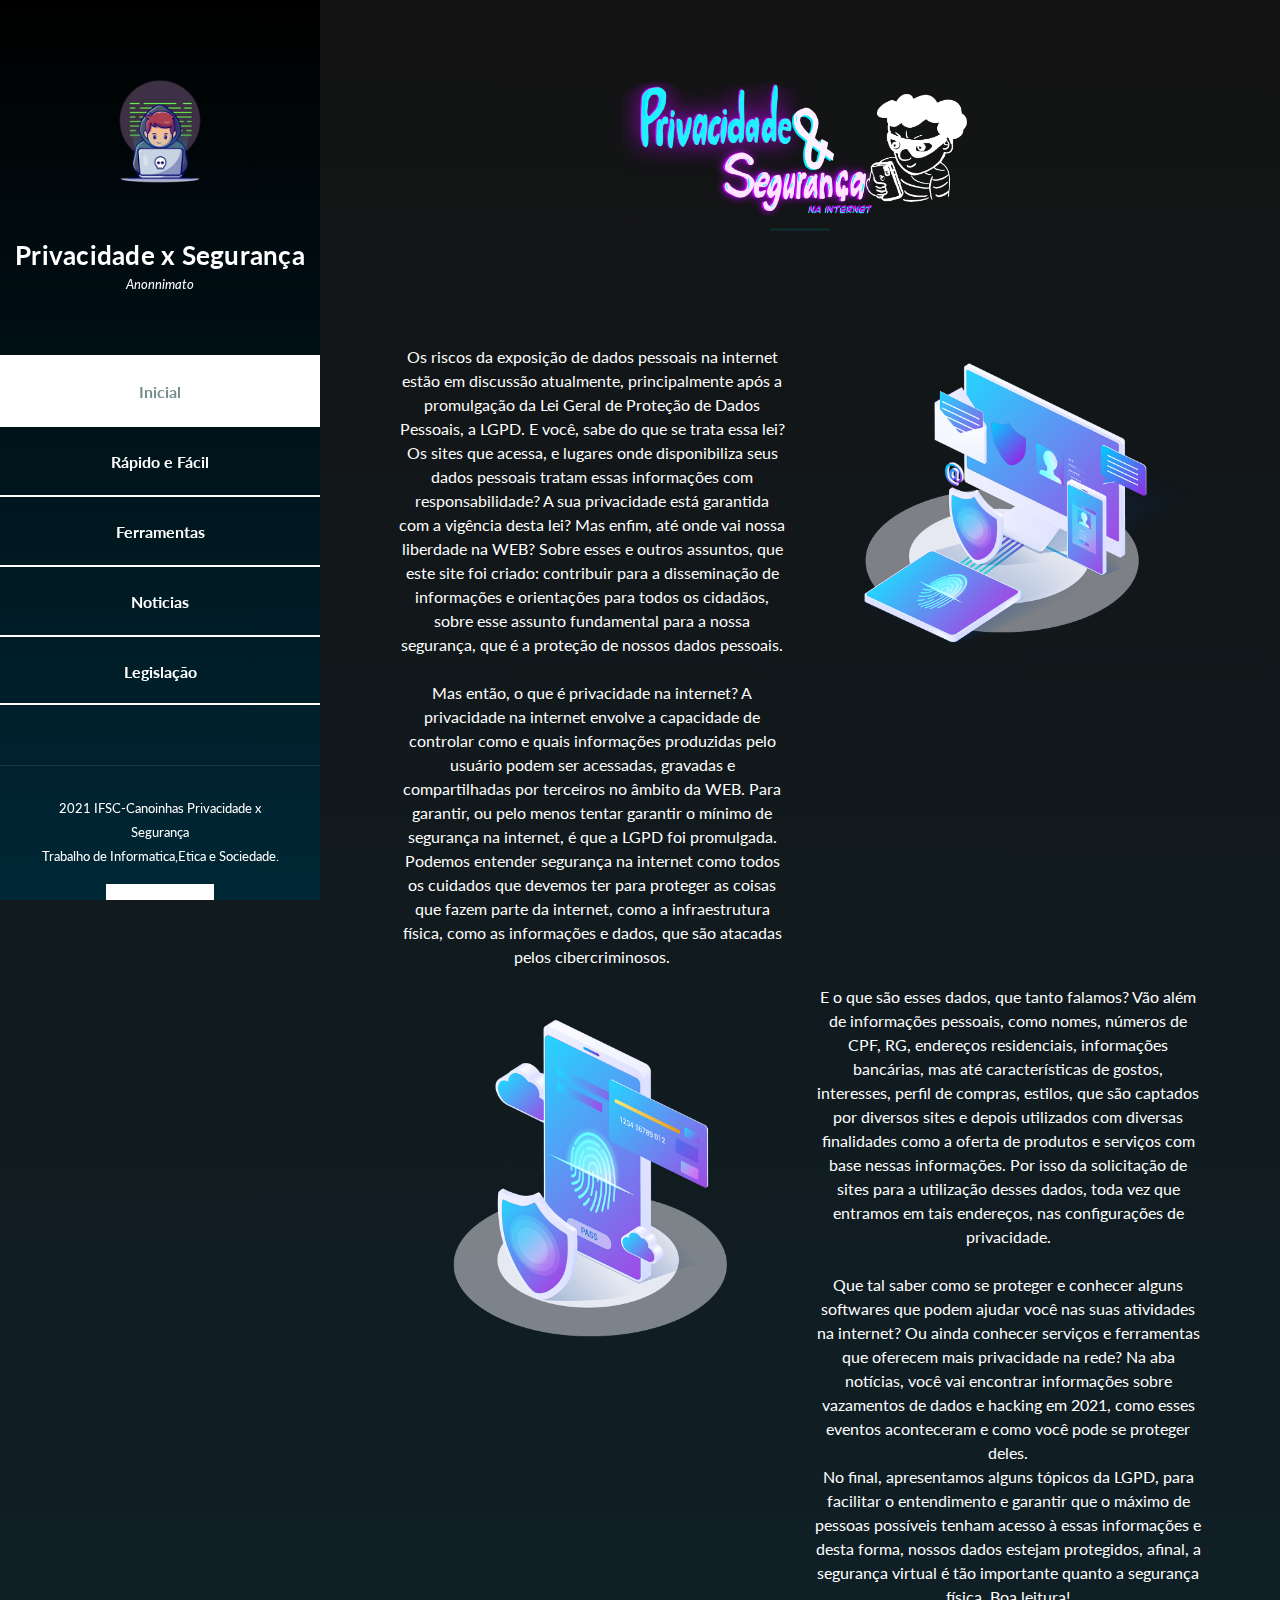
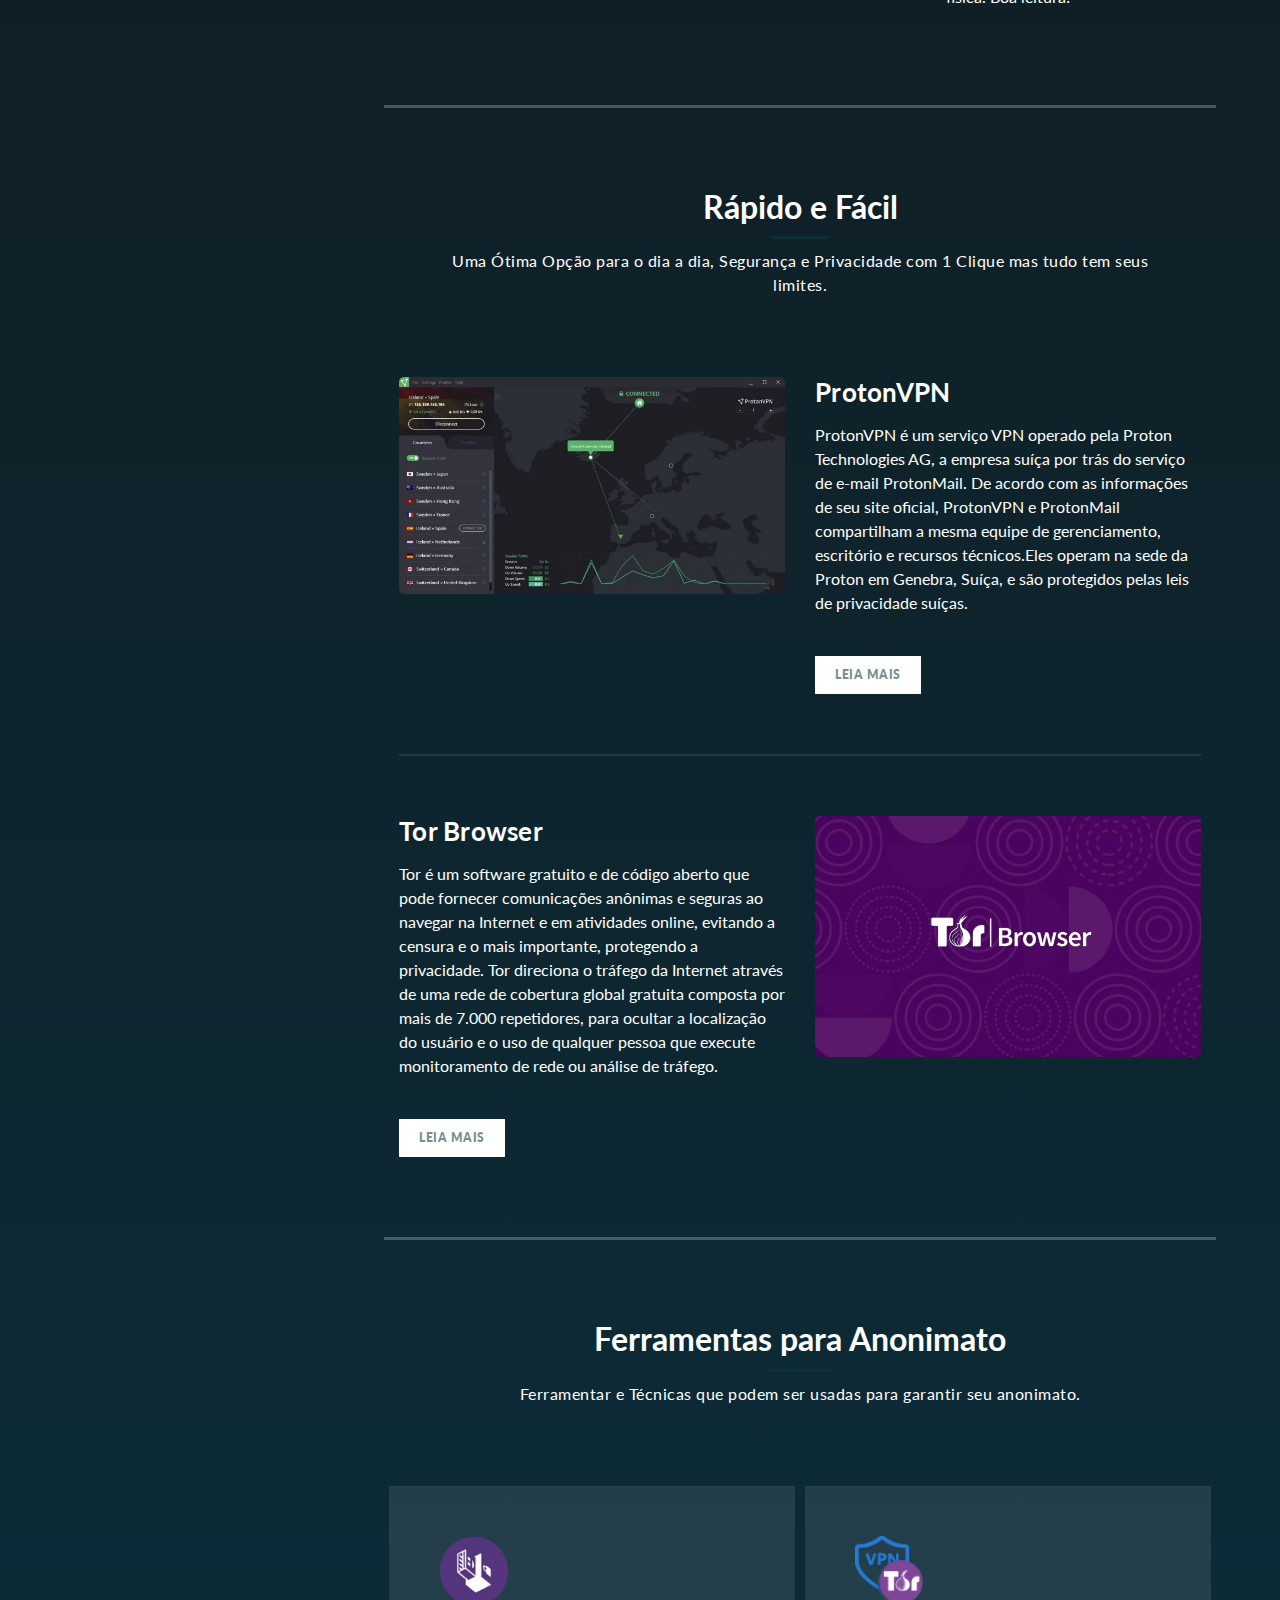
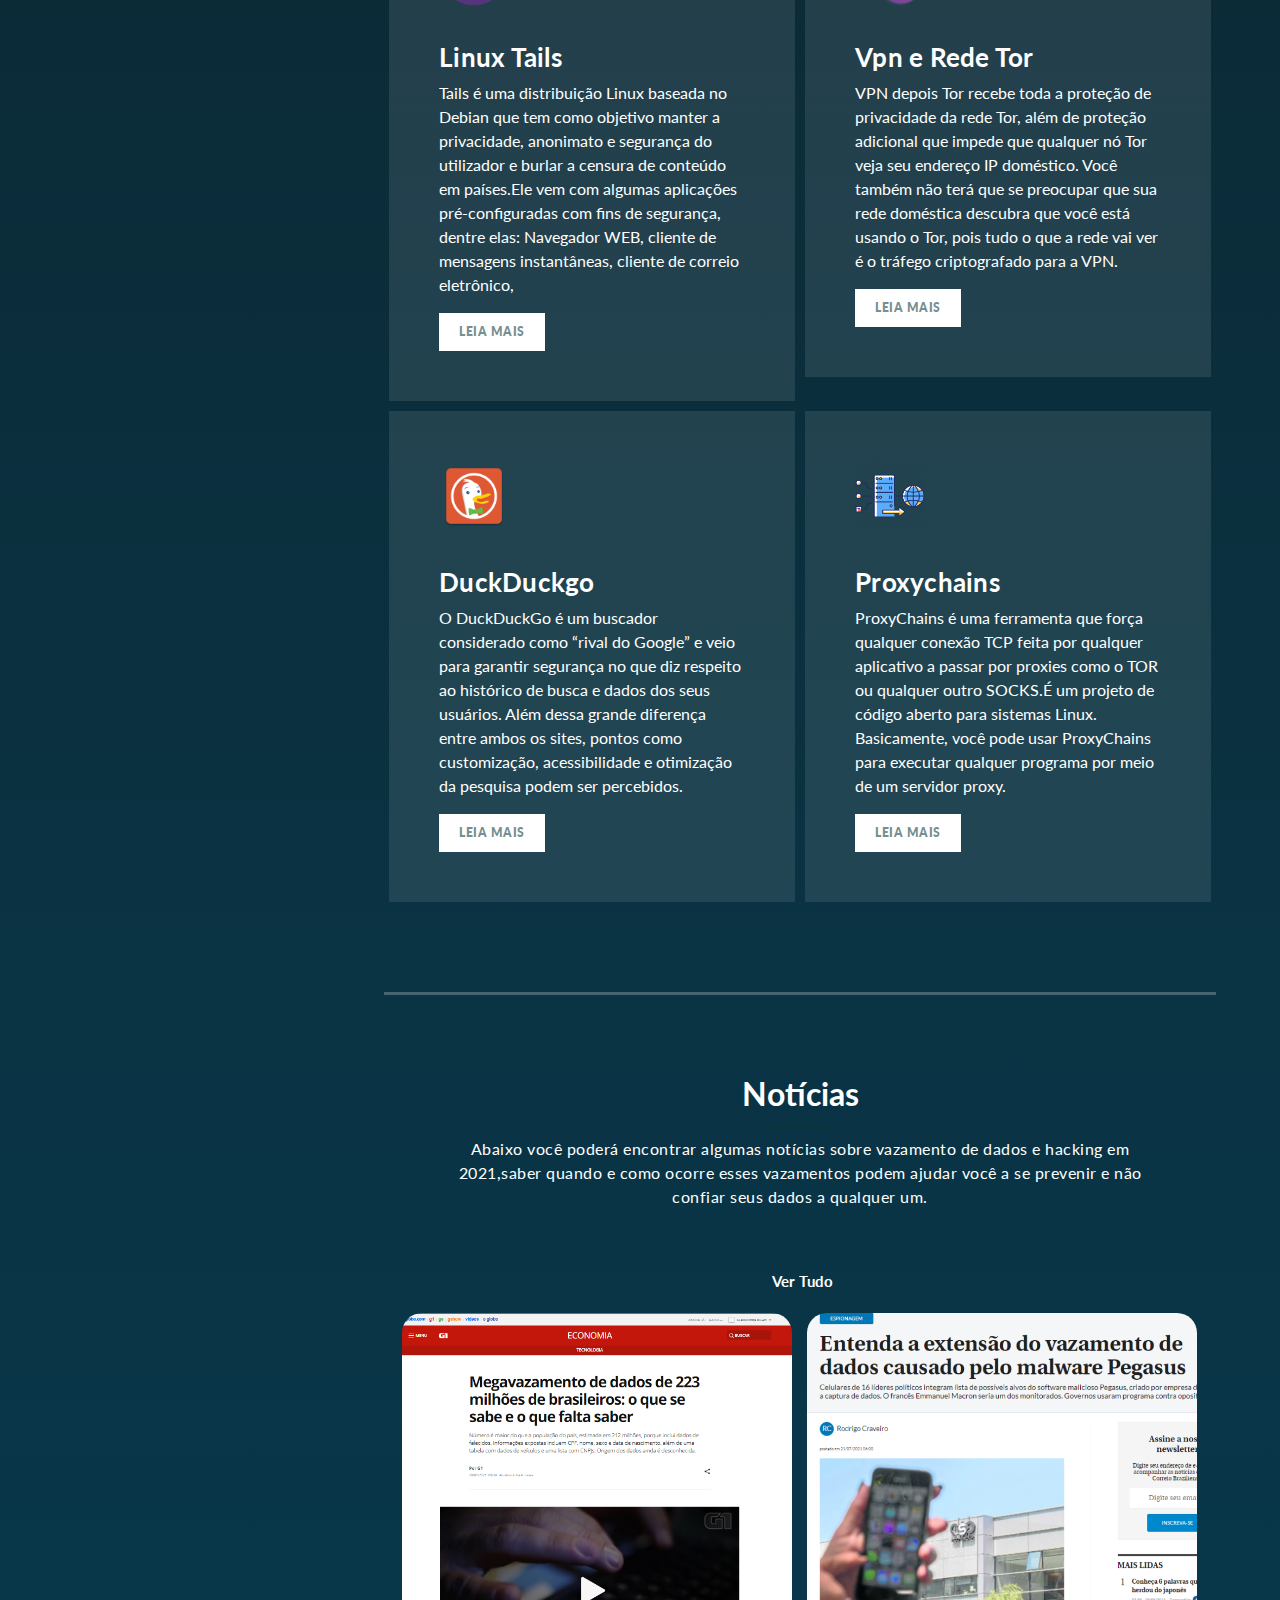
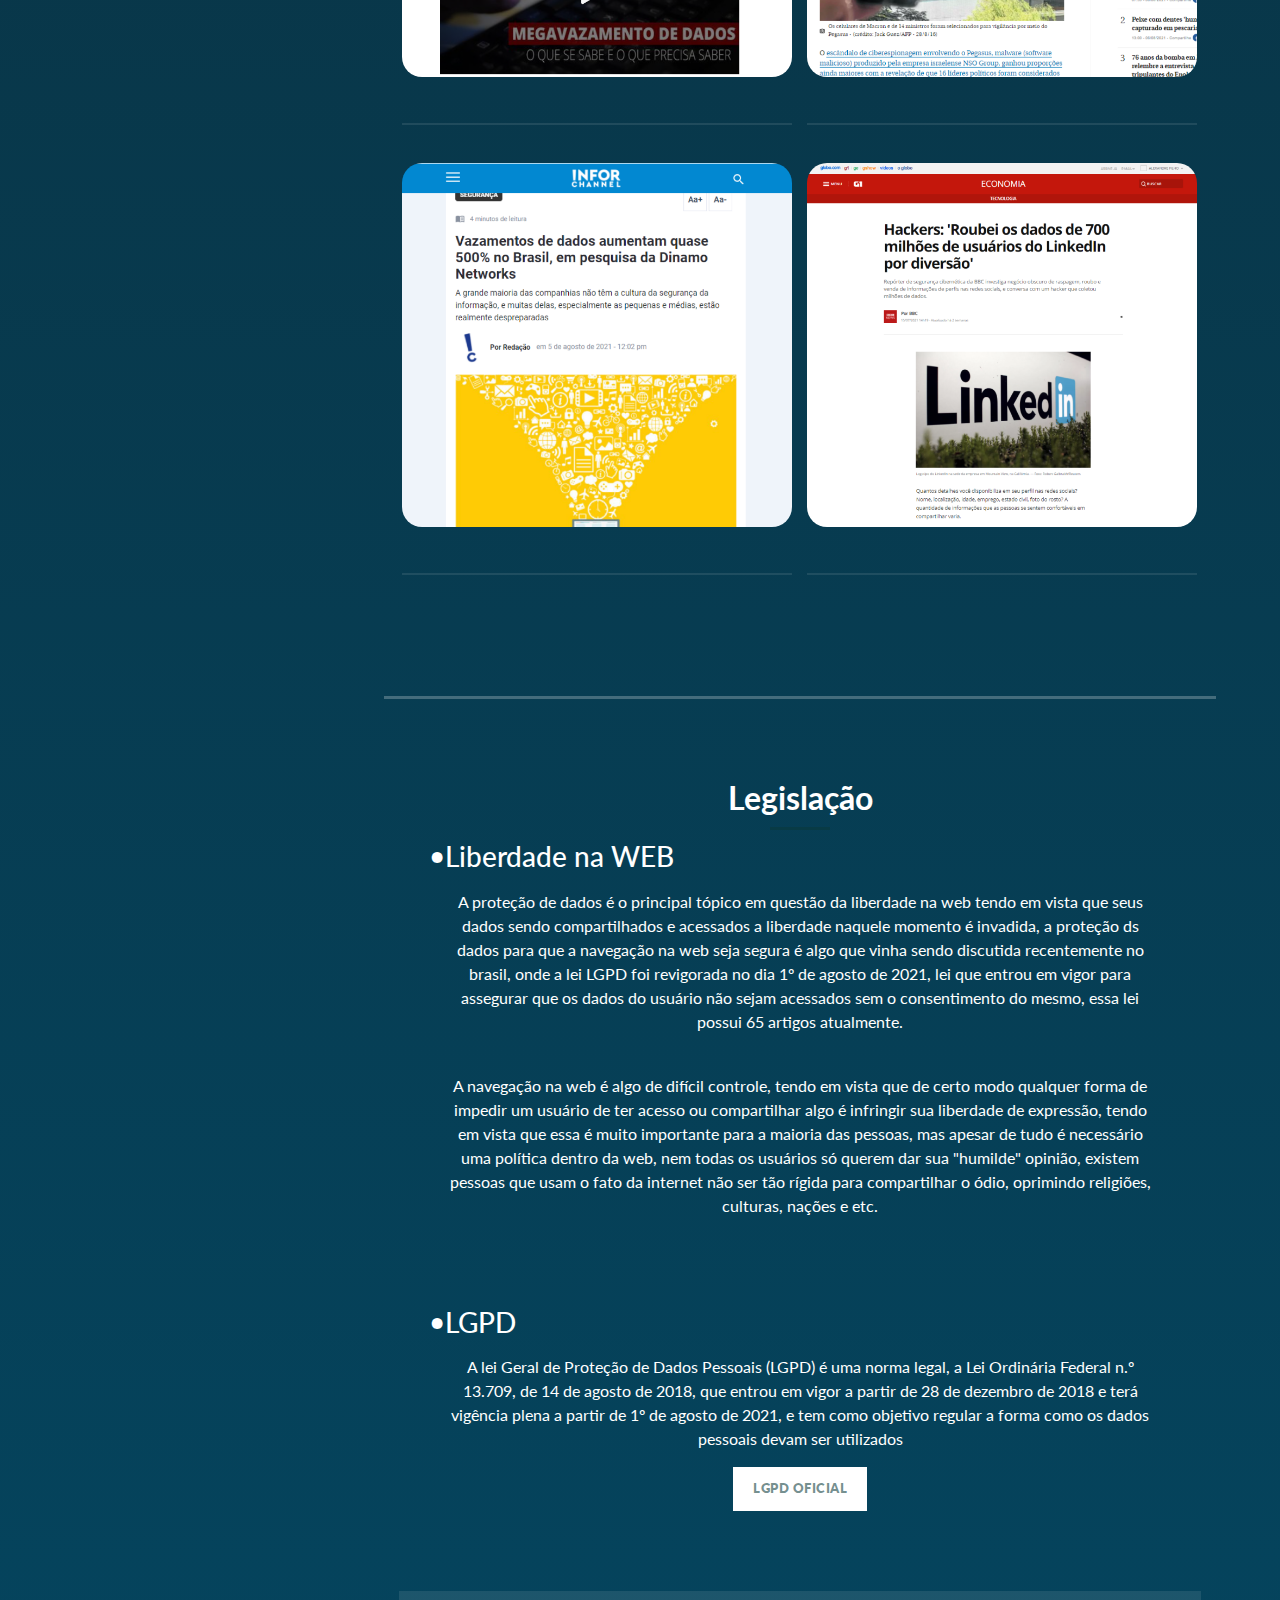
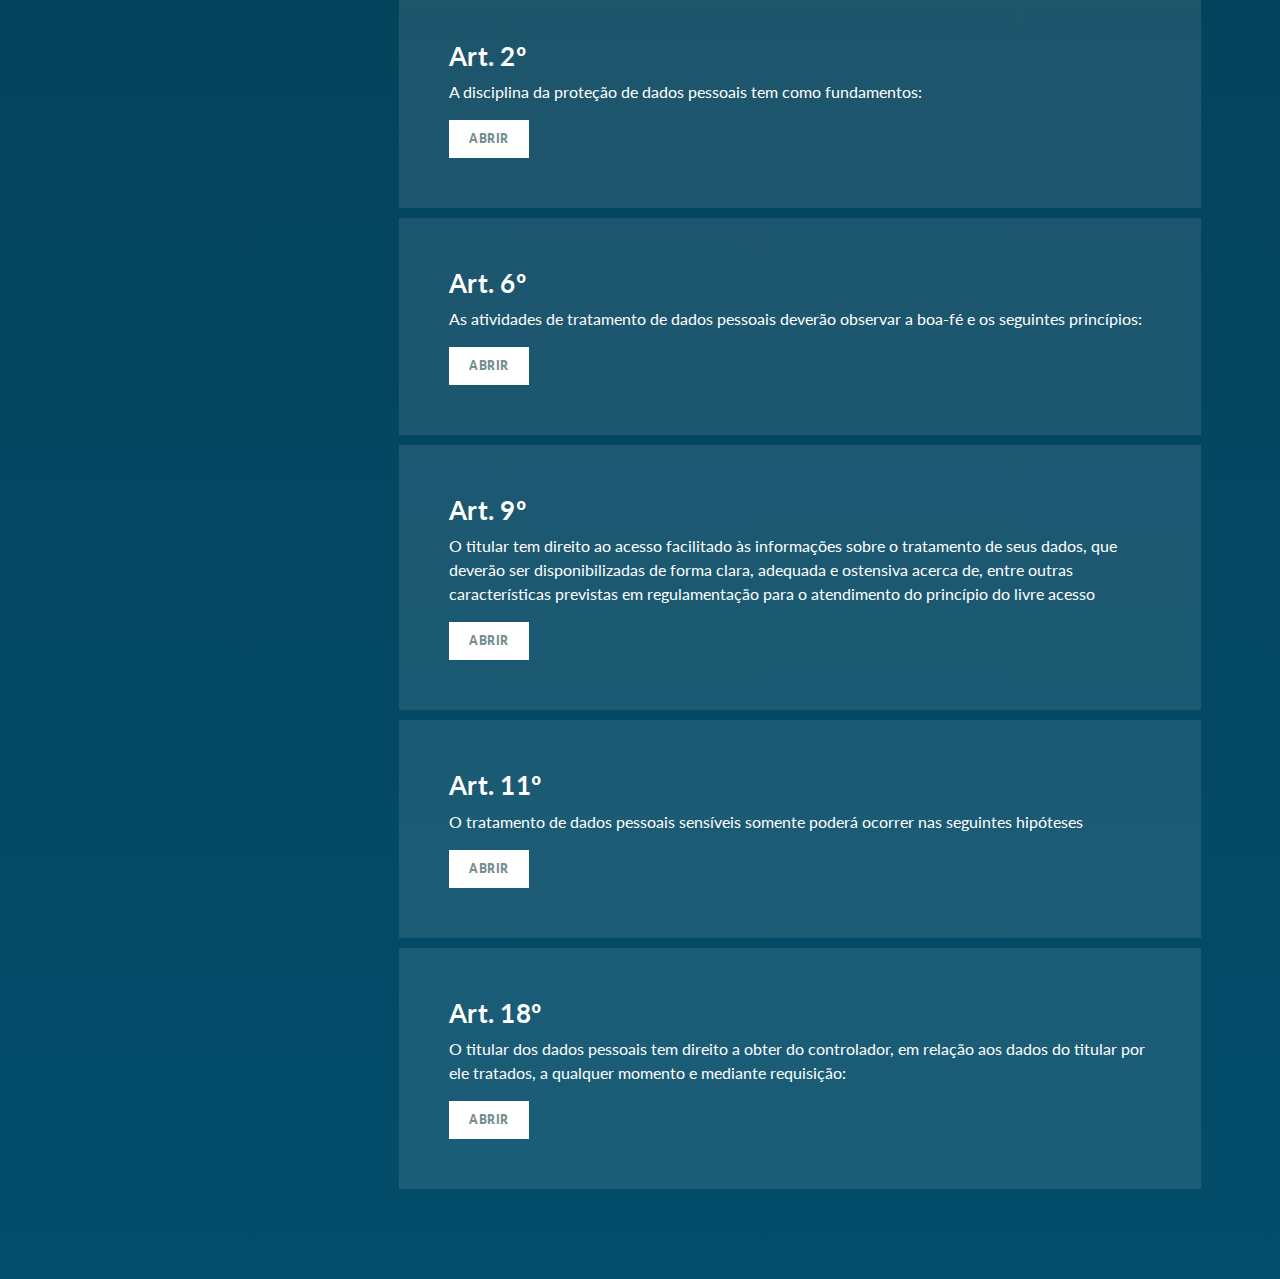
==== commit e40f1c6e: "finalll" ====
--- a/index.html
+++ b/index.html
@@ -62,12 +62,15 @@
                 <div class="row">
                     <div class="col-md-6">
                         <div class="left-text">
-                            <h3>Topico</h3>
-                            <p>A internet é um meio de comunicação incrivel,porem ela tambem pode ser usada para coletar seus dados e informaçoes.Grandes empresas como facebook sobrevivem vendendo dados de seus usuarios.hacker tambem podem conseguir acesso
-                                as suas informaçoes facilmente aqui voce vai ver as ultimas noticias sobre vazamento de dados e como se defender dessa grande selva binaria Texto.. A internet é um meio de comunicação incrivel,porem ela tambem pode ser
-                                usada para coletar seus dados e informaçoes.Grandes empresas como facebook sobrevivem vendendo dados de seus usuarios.hacker tambem podem conseguir acesso as suas informaçoes facilmente aqui voce vai ver as ultimas noticias
-                                sobre vazamento de dados e como se defender dessa grande selva binaria Texto..
-                            </p>
+                            <!-- <h2 class="text-center">
+                                Conheça mais sobre o tema!
+                            </h2>-->
+                            <br>
+                            <p class="text-center">Os riscos da exposição de dados pessoais na internet estão em discussão atualmente, principalmente após a promulgação da Lei Geral de Proteção de Dados Pessoais, a LGPD. E você, sabe do que se trata essa lei? Os sites que acessa,
+                                e lugares onde disponibiliza seus dados pessoais tratam essas informações com responsabilidade? A sua privacidade está garantida com a vigência desta lei? Mas enfim, até onde vai nossa liberdade na WEB? Sobre esses e outros
+                                assuntos, que este site foi criado: contribuir para a disseminação de informações e orientações para todos os cidadãos, sobre esse assunto fundamental para a nossa segurança, que é a proteção de nossos dados pessoais. <br><br>                                Mas então, o que é privacidade na internet? A privacidade na internet envolve a capacidade de controlar como e quais informações produzidas pelo usuário podem ser acessadas, gravadas e compartilhadas por terceiros no âmbito
+                                da WEB. Para garantir, ou pelo menos tentar garantir o mínimo de segurança na internet, é que a LGPD foi promulgada. Podemos entender segurança na internet como todos os cuidados que devemos ter para proteger as coisas
+                                que fazem parte da internet, como a infraestrutura física, como as informações e dados, que são atacadas pelos cibercriminosos. </p>
                         </div>
                     </div>
                     <div class="col-md-6">
@@ -82,12 +85,13 @@
                     </div>
                     <div class="col-md-6">
                         <div class="right-text">
-                            <h3>Topico</h3>
-                            <p>A internet é um meio de comunicação incrivel,porem ela tambem pode ser usada para coletar seus dados e informaçoes.Grandes empresas como facebook sobrevivem vendendo dados de seus usuarios.hacker tambem podem conseguir acesso
-                                as suas informaçoes facilmente aqui voce vai ver as ultimas noticias sobre vazamento de dados e como se defender dessa grande selva binaria Texto... A internet é um meio de comunicação incrivel,porem ela tambem pode ser
-                                usada para coletar seus dados e informaçoes.Grandes empresas como facebook sobrevivem vendendo dados de seus usuarios.hacker tambem podem conseguir acesso as suas informaçoes facilmente aqui voce vai ver as ultimas noticias
-                                sobre vazamento de dados e como se defender dessa grande selva binaria Texto..
-                            </p>
+                            <!--<h3>Topico</h3>-->
+                            <p class="text-center">E o que são esses dados, que tanto falamos? Vão além de informações pessoais, como nomes, números de CPF, RG, endereços residenciais, informações bancárias, mas até características de gostos, interesses, perfil de compras,
+                                estilos, que são captados por diversos sites e depois utilizados com diversas finalidades como a oferta de produtos e serviços com base nessas informações. Por isso da solicitação de sites para a utilização desses dados,
+                                toda vez que entramos em tais endereços, nas configurações de privacidade. <br><br> Que tal saber como se proteger e conhecer alguns softwares que podem ajudar você nas suas atividades na internet? Ou ainda conhecer serviços
+                                e ferramentas que oferecem mais privacidade na rede? Na aba notícias, você vai encontrar informações sobre vazamentos de dados e hacking em 2021, como esses eventos aconteceram e como você pode se proteger deles. <br> No
+                                final, apresentamos alguns tópicos da LGPD, para facilitar o entendimento e garantir que o máximo de pessoas possíveis tenham acesso à essas informações e desta forma, nossos dados estejam protegidos, afinal, a segurança
+                                virtual é tão importante quanto a segurança física. Boa leitura!</p>
                         </div>
                     </div>
                 </div>
@@ -98,7 +102,7 @@
                 <div class="section-heading">
                     <h2>Rápido e Fácil</h2>
                     <div class="line-dec"></div>
-                    <span>Uma Otima Opção para o dia a dia,Segurança e Privacidade com 1 Click mas tudo tem seus limites</span>
+                    <span>Uma Ótima Opção para o dia a dia, Segurança e Privacidade com 1 Clique mas tudo tem seus limites.</span>
                 </div>
                 <div class="left-image-post">
                     <div class="row">
@@ -151,16 +155,17 @@
                                                     <li>Criptografia do seu endereço IP</li>
                                                     <li>Criptografia de protocolos</li>
                                                     <li>Kill switch</li>
+                                                    <li>Tor+Vpn</li>
                                                     <li>Funcionalidade P2P</li>
                                                     <br>
                                                     <h5>Uma VPN é mesmo segura?</h5>
                                                     <p>É importante ter em conta que as VPNs não funcionam como um software antivírus abrangente. Embora protejam seu IP e criptografem seu histórico de internet, uma conexão VPN não protege seu computador
-                                                        de intrusões externas.Então cuidado ao instalar qualquer coisa na sua maquina</p>
+                                                        de intrusões externas.Então cuidado ao instalar qualquer coisa na sua máquina</p>
                                                     <h4 class="text-center">Vpn gratuita</h4>
                                                     <h5>ProtonVpn:</h5>
-                                                    <p>A protonvpn oferece um serviço gratuito e de qualidade com algumas limitaçoes mas muito indicada para o dia a dia</p>
+                                                    <p>A protonvpn oferece um serviço gratuito e de qualidade com algumas limitações mas muito indicada para o dia a dia.</p>
                                                     <h5>Como Instalar?</h5>
-                                                    <P>A instação não tem dificuldade,basta voce entar no site e criar a sua conta com o plano free.Logo apos ja estara disponivel o link para downlond</P>
+                                                    <P>A instalação não tem dificuldade, basta você entrar no site e criar a sua conta com o plano free Logo apos já estará disponível o link para download.</P>
                                                     <div class=" col-md-6 rounded float-right">
                                                         <img class="insertTiagoimg" src="./assets/images/proton.gif" alt="">
                                                     </div>
@@ -213,30 +218,29 @@
                                                         <img class="insertTiagoimg" src="./assets/images/torr1.png" alt="">
                                                     </div>
                                                     <br>
-                                                    <h5>Como o Tor funciona:</h5>
-                                                    <li>Criptografia segura</li>
-                                                    <li>Disfarçando seu endereço ip</li>
-                                                    <li>Acesso a conteúdo internacional</li>
-                                                    <li>Transferência segura de dados</li>
+                                                    <h5>Por que usar o Tor?</h5>
+                                                    <p>A rede Tor oculta a sua identidade ao mover a sua atividade da Internet através de diferentes servidores Tor. Ela permite anonimato e segurança completos de qualquer pessoa que tente controlar a sua
+                                                        atividade, como governo, hackers e anunciantes. O Tor também é um gateway na “Deep Web” ou “Dark Web”, que parece mais assustador do que é. Na verdade, a Deep Web compreende a maior parte da Internet.
+                                                        A Deep Web é composta por sites que não se registraram em nenhum dos mecanismos de busca por uma razão ou outra.</p>
                                                     <br>
-                                                    <h5>Oque procurar em um serviço de Vpn?</h5>
-                                                    <li>Criptografia do seu endereço IP</li>
-                                                    <li>Criptografia de protocolos</li>
-                                                    <li>Kill switch</li>
-                                                    <li>Funcionalidade P2P</li>
+                                                    <h5>Vantagens do Tor:</h5>
+                                                    <li>Você pode acessar conteúdos e sites restritos por região.</li>
+                                                    <li>Seus IPs externos não podem ser rastreados.</li>
+                                                    <li>O uso da rede e do software é grátis.</li>
+                                                    <li>Como a rede é distribuída, é quase impossível desligá-la.</li>
                                                     <br>
-                                                    <h5>Uma VPN é mesmo segura?</h5>
-                                                    <p>É importante ter em conta que as VPNs não funcionam como um software antivírus abrangente. Embora protejam seu IP e criptografem seu histórico de internet, uma conexão VPN não protege seu computador
-                                                        de intrusões externas.Então cuidado ao instalar qualquer coisa na sua maquina</p>
-                                                    <h4 class="text-center">Vpn gratuita</h4>
-                                                    <h5>ProtonVpn:</h5>
-                                                    <p>A protonvpn oferece um serviço gratuito e de qualidade com algumas limitaçoes mas muito indicada para o dia a dia</p>
-                                                    <h5>Como Instalar?</h5>
-                                                    <P>A instação não tem dificuldade,basta voce entar no site e criar a sua conta com o plano free.Logo apos ja estara disponivel o link para downlond</P>
-                                                    <div class=" col-md-6 rounded float-right">
-                                                        <img class="insertTiagoimg" src="./assets/images/proton.gif" alt="">
+                                                    <h5 class="text-center">Como ele Funciona</h5>
+                                                    <div class="embed-responsive embed-responsive-16by9">
+                                                        <iframe width="1280" height="720" src="https://www.youtube.com/embed/ju5U4kXgdoY" title="YouTube video player" frameborder="0" allow="accelerometer; autoplay; clipboard-write; encrypted-media; gyroscope; picture-in-picture" allowfullscreen></iframe>
                                                     </div>
-                                                    <div class="white-button"><a href="https://protonvpn.com" target="_blank">Site Oficial</a></div>
+                                                    <h4 class="text-center">Desvantagens do Tor</h4>
+                                                    <li>O Tor é muito lento comparado a uma VPN. Como seus dados são roteados por meio de vários relés, cada um com largura de banda variável, você fica à mercê do relé mais lento em seu roteamento. O Tor não
+                                                        é uma boa opção para assistir vídeos de streaming de alta qualidade ou fazer qualquer outra coisa que exija uma conexão de alta velocidade.</li>
+                                                    <li>Qualquer um pode configurar um nó de saída para espionar os usuários. Como o tráfego no nó de saída não é criptografado, qualquer pessoa (governo, hacker, etc.) que esteja executando o nó de saída poderá
+                                                        ver seu tráfego da Internet se você não estiver usando uma conexão HTTPS.</li>
+                                                    <br>
+                                                    <h5>Download</h5>
+                                                    <div class="white-button"><a href="https://www.torproject.org/download" target="_blank">Site Oficial</a></div>
                                                 </div>
                                                 <!--<div class="modal-footer">
                                                     <a href="">oi</a>
@@ -263,7 +267,7 @@
                 <div class="section-heading">
                     <h2>Ferramentas para Anonimato</h2>
                     <div class="line-dec"></div>
-                    <span>Sistemas e tecnologias usandas de forma mais proficionais e especificadas
+                    <span>Ferramentar e Técnicas que podem ser usadas para garantir seu anonimato.
                       </span
             >
           </div>
@@ -273,26 +277,37 @@
                 <div class="first-service-icon service-icon"></div>
                 <h4>Linux Tails</h4>
                 <p>
-                    Quando você se conecta à uma VPN, ela criptografa todo o tráfego de internetentre o seu dispositivo e o servidor VPN. /Tor é um software gratuito de código aberto administrado pelo Tor Project. Ele anonimiza seu tráfego de internet em diversas camadas
-                    de criptografia Quando você usa o Tor, ele envia seu tráfego através de uma série de três pontos
+                    Tails é uma distribuição Linux baseada no Debian que tem como objetivo manter a privacidade, anonimato e segurança do utilizador e burlar a censura de conteúdo em países.Ele vem com algumas aplicações pré-configuradas com fins de segurança, dentre elas: Navegador WEB, cliente de mensagens instantâneas, cliente de correio eletrônico,
                 </p>
                 <div>
                     <button type="button" class="white-button" data-toggle="modal" data-target="#ModalTails">
                     LEIA MAIS
                   </button>
-    
                     <!-- Modal -->
-                    <div class="modal fade" id="ModalTails" tabindex="-1" role="dialog" aria-labelledby="exampleModalLabel" aria-hidden="true">
+                    <div class="modal fade zindexmodalp" id="ModalTails" tabindex="-1" role="dialog" aria-labelledby="exampleModalLabel" aria-hidden="true">
                         <div class="modal-dialog modal-lg modal-dialog-centered" role="document">
                             <div class="modal-content">
-                                <div class="modal-header bg-secondary text-white">
-    
-                                    <button type="button" class="close" data-dismiss="modal" aria-label="Close">
-                            <span aria-hidden="true">&times;</span>
-                    </button>
-                </div>
-                <div class="modal-body bg-secondary text-white">
-                    Tails
+                <div class="modal-body  bg-dark222 text-white">
+                    <button type="button" class="close" data-dismiss="modal" aria-label="Close"><span aria-hidden="true">&times;</span></button>
+                    <h5 class="text-center">O que é o Tails?</h5>
+                    <div class=" col-md-4 rounded float-right">
+                        <img class="insertTiagoimg" src="./assets/images/Tails.png" alt="">
+                    </div>
+                    <p class="text-white">Tails é um sistema operacional portátil que te protege de vigilância e censura.</p>
+                    <div class="text-left">
+                        <li>EVITE VIGILÂNCIA, CENSURA, PROPAGANDAS E VÍRUS</li>
+                        <br>
+                        <li>SEU COMPUTADOR SEGURO EM QUALQUER LUGAR</li><br>
+                        <li>UMA CAIXA DE FERRAMENTAS PARA SEGURANÇA DIGITAL</li><br>
+                        <li>SOFTWARE LIVRE</li><br>
+                        <div class="white-button"><a href="https://tails.boum.org/index.pt.html" target="_blank">Site Oficial</a></div>
+                        <br>
+                        <h5 class="text-center">Um pouco mais sobre o Linux Tails!</h5>
+                        <br>
+                    </div>
+                    <div class="embed-responsive embed-responsive-16by9">
+                        <iframe width="1280" height="720" src="https://www.youtube.com/embed/ERrqwMMXHzw" title="YouTube video player" frameborder="0" allow="accelerometer; autoplay; clipboard-write; encrypted-media; gyroscope; picture-in-picture" allowfullscreen></iframe>
+                    </div>
                 </div>
                 <!--<div class="modal-footer">
                                     <a href="">oi</a>
@@ -308,31 +323,45 @@
         <div class="service-item">
             <div class="second-service-icon service-icon"></div>
             <h4>Vpn e Rede Tor</h4>
-            <p>
-                Quando você se conecta à uma VPN, ela criptografa todo o tráfego de internetentre o seu dispositivo e o servidor VPN. /Tor é um software gratuito de código aberto administrado pelo Tor Project. Ele anonimiza seu tráfego de internet em diversas camadas
-                de criptografia Quando você usa o Tor, ele envia seu tráfego através de uma série de três pontos
-            </p>
+            <p>VPN depois Tor recebe toda a proteção de privacidade da rede Tor, além de proteção adicional que impede que qualquer nó Tor veja seu endereço IP doméstico. Você também não terá que se preocupar que sua rede doméstica descubra que você está
+                usando o Tor, pois tudo o que a rede vai ver é o tráfego criptografado para a VPN.</p>
             <div>
-                <button type="button" class="white-button" data-toggle="modal" data-target="#ModalVPNeTor">
-                LEIA MAIS
-              </button>
-
+                <button type="button" class="white-button" data-toggle="modal" data-target="#Modalvpnetor">
+                    LEIA MAIS
+                  </button>
                 <!-- Modal -->
-                <div class="modal fade" id="ModalVPNeTor" tabindex="-1" role="dialog" aria-labelledby="exampleModalLabel" aria-hidden="true">
+                <div class="modal fade zindexmodalp" id="Modalvpnetor" tabindex="-1" role="dialog" aria-labelledby="exampleModalLabel" aria-hidden="true">
                     <div class="modal-dialog modal-lg modal-dialog-centered" role="document">
                         <div class="modal-content">
-                            <div class="modal-header bg-secondary text-white">
-
-                                <button type="button" class="close" data-dismiss="modal" aria-label="Close">
-                        <span aria-hidden="true">&times;</span>
-                    </button>
-                            </div>
-                            <div class="modal-body bg-secondary text-white">
-                                Vpn e tor
+                            <div class="modal-body  bg-dark222 text-white">
+                                <button type="button" class="close" data-dismiss="modal" aria-label="Close"><span aria-hidden="true">&times;</span></button>
+                                <h5 class="text-center">Usar o Tor com VPN</h5>
+                                <div class=" col-md-4 rounded float-right">
+                                    <img class="insertTiagoimg" src="./assets/images/Tails.png" alt="">
+                                </div>
+                                <p class="text-white">O Tor e a VPN podem ser usados em conjunto, embora esta relação seja um pouco complexa. Você pode fazer Tor-through-VPN ou VPN-through-Tor, e há uma grande diferença entre as duas.</p>
+                                <h5>•Tor-through-VPN</h5>
+                                <p class="text-white">Em Tor-through-VPN, a relação é o seu computador > VPN > Tor > Internet. A vantagem disso é que seu ISP não saberá que você está usando Tor, mesmo que consiga saber que está usando uma VPN. Além disso, o nó de entrada do
+                                    Tor não verá o seu endereço IP, que é uma boa camada de segurança adicional. A desvantagem desta configuração é que a sua VPN conhece o seu verdadeiro endereço IP e você não tem proteção contra os nós de saída Tor maliciosos.
+                                    Alguns provedores de VPN (tais como a ExpressVPN, Privatoria e TorVPN) oferecem configurações Tor-through-VPN. Isso é bom, mas nenhum lugar é tão seguro como o uso do navegador Tor, onde a criptografia Tor é executada
+                                    de ponta a ponta.</p>
+                                <br>
+                                <h5>•VPN-through-Tor</h5>
+                                <p class="text-white">No VPN-through-Tor, a relação é o seu computador > Tor > VPN > Internet. A VPN-through-Tor é significativamente mais segura, proporcionando anonimato quase perfeito. Dito isto, ela exige que você configure a sua VPN para
+                                    funcionar com TOR, e há apenas dois serviços que conhecemos que permitem que você faça isso: AirVPN e BolehVPN. Com certeza, se você não se importar em restringir a VPN que você pode usar, VPN-through-Tor é melhor.
+                                    Primeiro, o provedor VPN não tem como saber o seu endereço IP real, mas vê o IP do nó de saída Tor. Se você quiser mais, deve pagar com Bitcoin através do navegador Tor, o que significa que o provedor de VPN realmente
+                                    não terá nenhuma forma de identificá-lo, mesmo se mantiver registros. A vantagem seguinte é a proteção dos nós de saída Tor maliciosos, uma vez que os seus dados são criptografados pela VPN. Isso também tem o efeito
+                                    adicional de ignorar quaisquer bloqueios nos nós de saída Tor (tais como, censura) o que a configuração Tor-through-VPN não consegue fazer. Dito isso, se você não quiser ter o trabalho de executar VPN-through-Tor, pode
+                                    sempre executar o Tor-through-VPN simplesmente correndo o navegador Tor depois de sua conexão VPN ter sido estabelecida.</p>
+                                <br>
+                                <h5 class="text-center">Na Prática</h5>
+                                <div class="embed-responsive embed-responsive-16by9">
+                                    <iframe width="1280" height="720" src="https://www.youtube.com/embed/KdHX7oicI78" title="YouTube video player" frameborder="0" allow="accelerometer; autoplay; clipboard-write; encrypted-media; gyroscope; picture-in-picture" allowfullscreen></iframe>
+                                </div>
                             </div>
                             <!--<div class="modal-footer">
-                                <a href="">oi</a>
-                            </div>-->
+                                    <a href="">oi</a>
+                                </div>-->
                         </div>
                     </div>
                 </div>
@@ -344,31 +373,33 @@
         <div class="service-item">
             <div class="third-service-icon service-icon"></div>
             <h4>DuckDuckgo </h4>
-            <p>
-                DuckDuckGo é um motor de pesquisa sediado em Paoli, Pensilvânia. Este motor de busca tem a particularidade de utilizar informações de origem Crowdsourcing para melhorar a relevância dos resultados. A filosofia deste motor de pesquisa enfatiza a privacidade
-                e não registra as informações do usuário.
-            </p>
+            <p>O DuckDuckGo é um buscador considerado como “rival do Google” e veio para garantir segurança no que diz respeito ao histórico de busca e dados dos seus usuários. Além dessa grande diferença entre ambos os sites, pontos como customização, acessibilidade
+                e otimização da pesquisa podem ser percebidos.</p>
             <div>
                 <button type="button" class="white-button" data-toggle="modal" data-target="#ModalDuckDuckgo">
-                LEIA MAIS
-              </button>
-
+                    LEIA MAIS
+                  </button>
                 <!-- Modal -->
-                <div class="modal fade" id="ModalDuckDuckgo" tabindex="-1" role="dialog" aria-labelledby="exampleModalLabel" aria-hidden="true">
+                <div class="modal fade zindexmodalp" id="ModalDuckDuckgo" tabindex="-1" role="dialog" aria-labelledby="exampleModalLabel" aria-hidden="true">
                     <div class="modal-dialog modal-lg modal-dialog-centered" role="document">
                         <div class="modal-content">
-                            <div class="modal-header bg-secondary text-white">
-
-                                <button type="button" class="close" data-dismiss="modal" aria-label="Close">
-                        <span aria-hidden="true">&times;</span>
-                    </button>
-                            </div>
-                            <div class="modal-body bg-secondary text-white">
-                                DuckDuckgo
-                            </div>
-                            <!--<div class="modal-footer">
-                                <a href="">oi</a>
-                            </div>-->
+                            <div class="modal-body  bg-dark222 text-white">
+                                <button type="button" class="close" data-dismiss="modal" aria-label="Close"><span aria-hidden="true">&times;</span></button>
+                                <h5 class="text-center">DuckDuckGo <img src="./assets/images/third-white-icon.png" style="width: 25px;" alt=""></h5>
+
+                                <p class="text-white">O DuckDuckGo é um buscador que tem como diferencial a privacidade e a segurança das informações pessoais dos usuários.</p>
+                                <h5>Vantagens</h5>
+                                <h6>•Extensão Disponivel para diversos Browsers</h6>
+                                <h6>•Ferramenta de Busca Privada</h6>
+                                <h6>•Aplicativo do Navegador Privado</h6>
+                                <h5 class="text-center">Navegador</h5>
+                                <div class="embed-responsive-16by9">
+                                    <img src="./assets/images/duckduck.png" alt="">
+                                </div>
+                            </div>
+                            <!--<div class="modal-footer ">
+                                    <a href=" ">oi</a>
+                                </div>-->
                         </div>
                     </div>
                 </div>
@@ -376,35 +407,31 @@
             </div>
         </div>
     </div>
-    <div class="col-md-6">
-        <div class="service-item">
-            <div class="fourth-service-icon service-icon"></div>
+    <div class="col-md-6 ">
+        <div class="service-item ">
+            <div class="fourth-service-icon service-icon "></div>
             <h4>Proxychains</h4>
-            <p>
-                Proxychains é um software de código aberto para sistemas Linux e vem pré-instalado em alguns sistemas, a ferramenta redireciona conexões TCP através de proxies como TOR, SOCKS4, SOCKS5 e HTTP (S) e nos permite encadear servidores proxy.um pouco mais de
-                texto aqui para dar volume isso ai pão de qeuijo
-            </p>
+            <p>ProxyChains é uma ferramenta que força qualquer conexão TCP feita por qualquer aplicativo a passar por proxies como o TOR ou qualquer outro SOCKS.É um projeto de código aberto para sistemas Linux. Basicamente, você pode usar ProxyChains para
+                executar qualquer programa por meio de um servidor proxy.</p>
             <div>
-                <button type="button" class="white-button" data-toggle="modal" data-target="#ModalProxychains">
-                LEIA MAIS
-              </button>
-
+                <button type="button" class="white-button" data-toggle="modal" data-target="#Modalproxychains">
+                    LEIA MAIS
+                  </button>
                 <!-- Modal -->
-                <div class="modal fade" id="ModalProxychains" tabindex="-1" role="dialog" aria-labelledby="exampleModalLabel" aria-hidden="true">
+                <div class="modal fade zindexmodalp" id="Modalproxychains" tabindex="-1" role="dialog" aria-labelledby="exampleModalLabel" aria-hidden="true">
                     <div class="modal-dialog modal-lg modal-dialog-centered" role="document">
                         <div class="modal-content">
-                            <div class="modal-header bg-secondary text-white">
-
-                                <button type="button" class="close" data-dismiss="modal" aria-label="Close">
-                        <span aria-hidden="true">&times;</span>
-                    </button>
-                            </div>
-                            <div class="modal-body bg-secondary text-white">
-                                Proxychains
+                            <div class="modal-body  bg-dark222 text-white">
+                                <button type="button" class="close" data-dismiss="modal" aria-label="Close"><span aria-hidden="true">&times;</span></button>
+                                <h5 class="text-center">Tutorial sobre Proxychains</h5>
+                                <br>
+                                <div class="embed-responsive embed-responsive-16by9">
+                                    <iframe width="1280" height="720" src="https://www.youtube.com/embed/Gg-J7AyLeqM" title="YouTube video player" frameborder="0" allow="accelerometer; autoplay; clipboard-write; encrypted-media; gyroscope; picture-in-picture" allowfullscreen></iframe>
+                                </div>
                             </div>
                             <!--<div class="modal-footer">
-                                <a href="">oi</a>
-                            </div>-->
+                                    <a href="">oi</a>
+                                </div>-->
                         </div>
                     </div>
                 </div>
@@ -419,9 +446,9 @@
     <section class="section my-work" data-section="section3">
         <div class="container">
             <div class="section-heading">
-                <h2>Noticias</h2>
+                <h2>Notícias</h2>
                 <div class="line-dec"></div>
-                <span>Abaixo você pode encrontar algumas noticias sobre vazamento de dados e hacking em 2021,saber quando e como occore esses vazantos podem ajudar você a se prevenir e não confiar seus dados a qualquer um</span
+                <span>Abaixo você poderá encontrar algumas notícias sobre vazamento de dados e hacking em 2021,saber quando e como ocorre esses vazamentos podem ajudar você a se prevenir e não confiar seus dados a qualquer um.</span
             >
           </div>
           <div class="row">
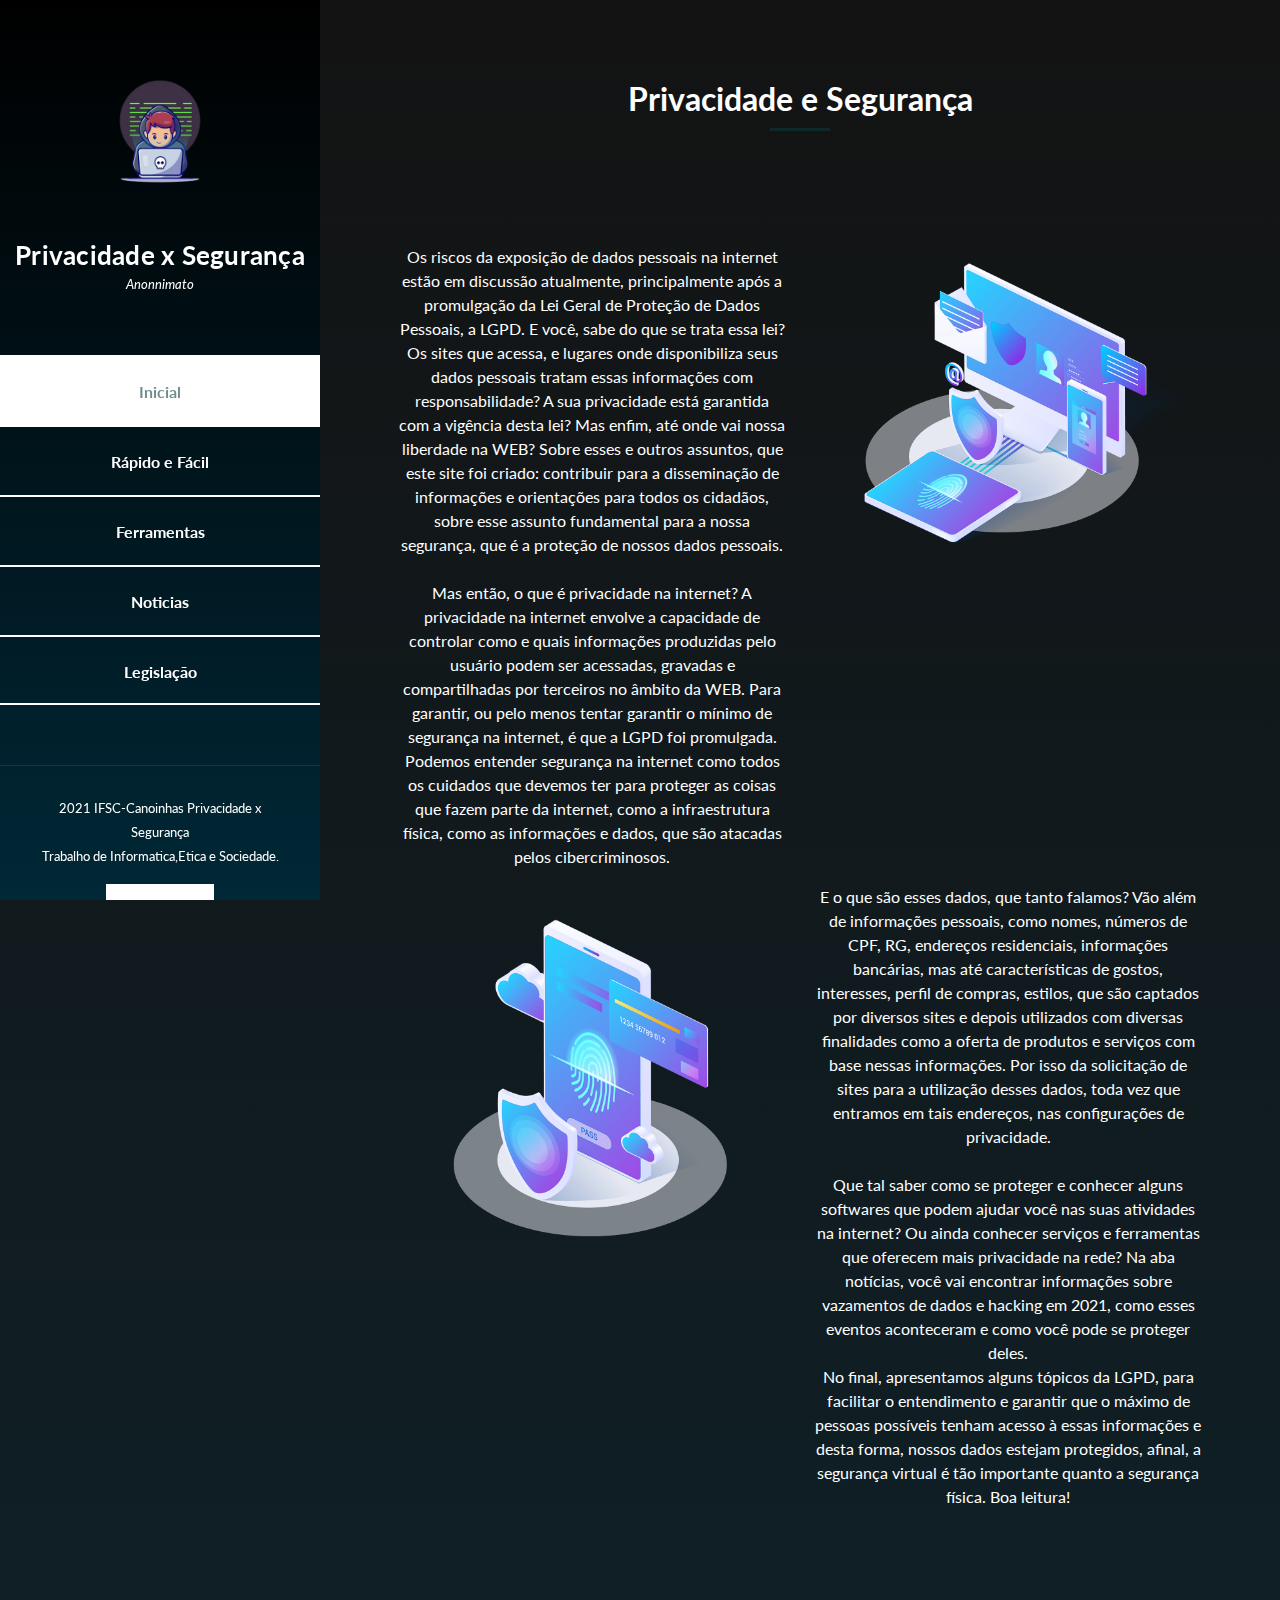
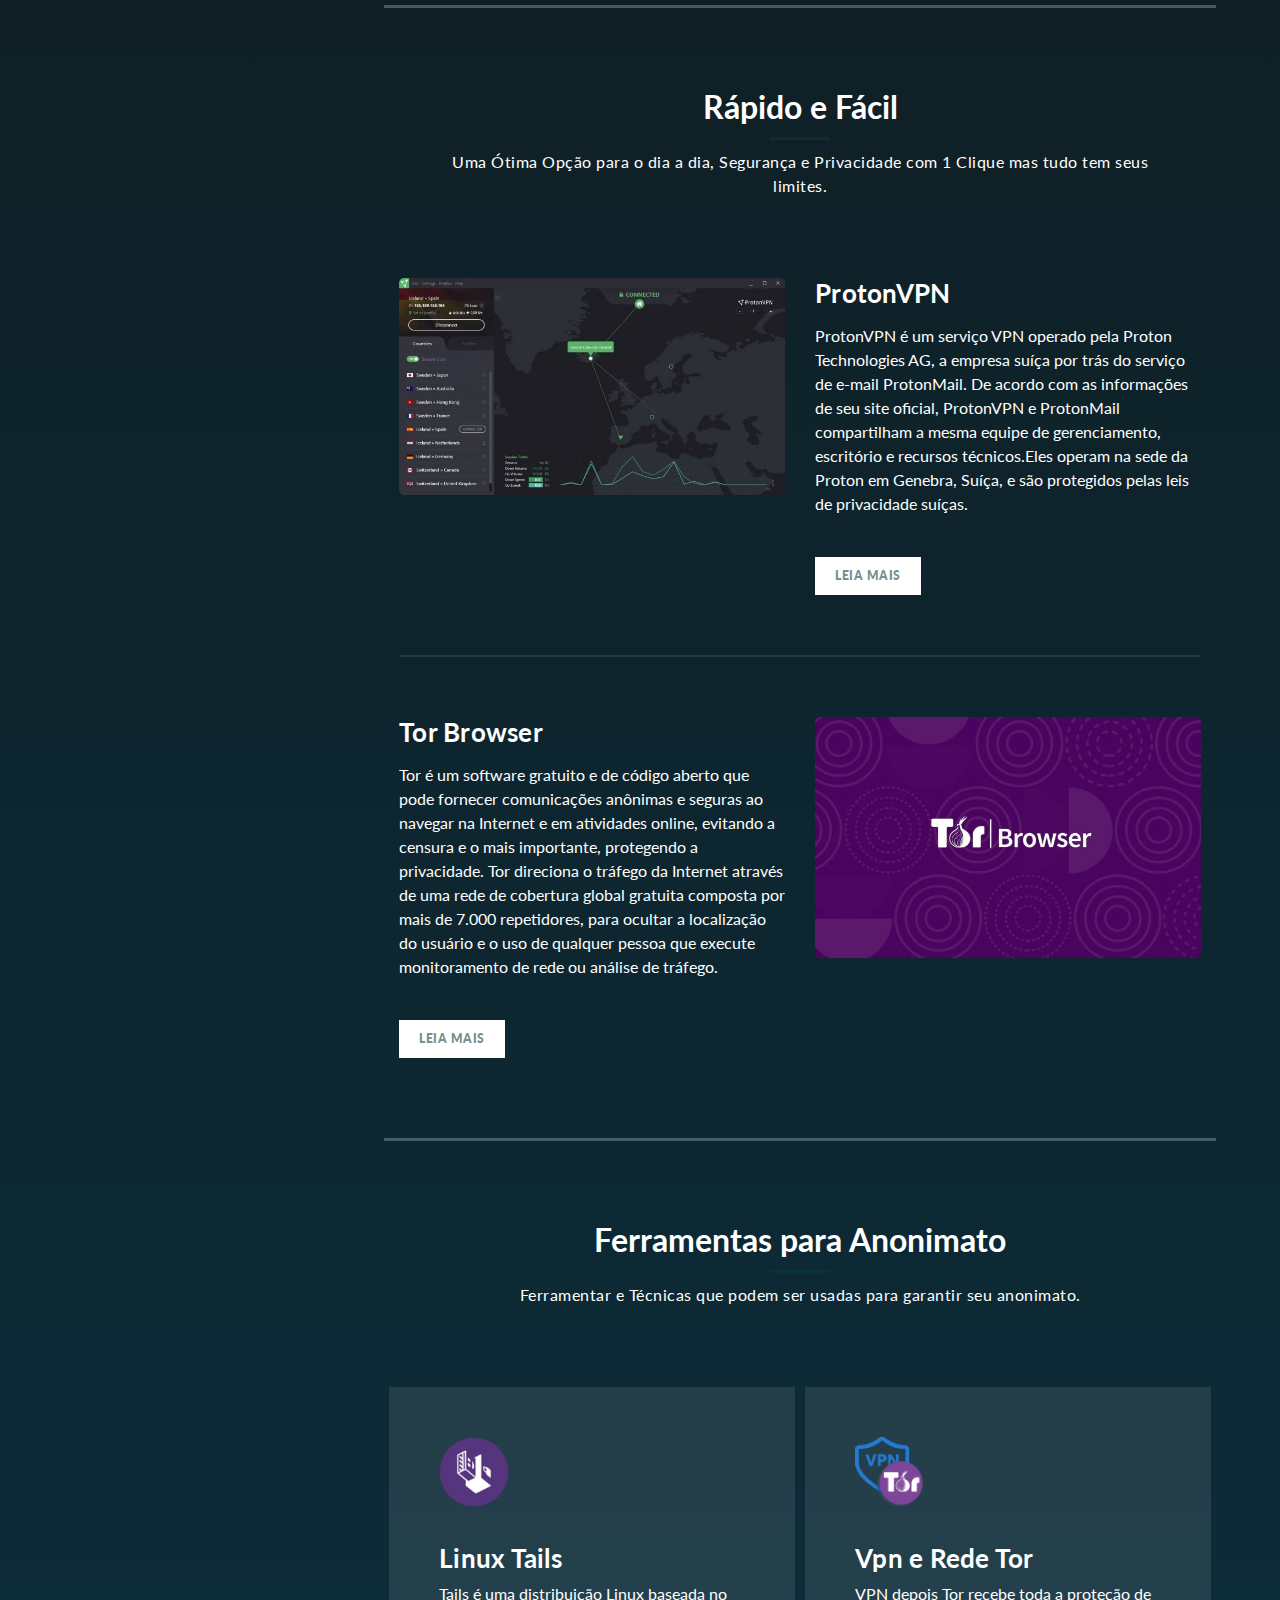
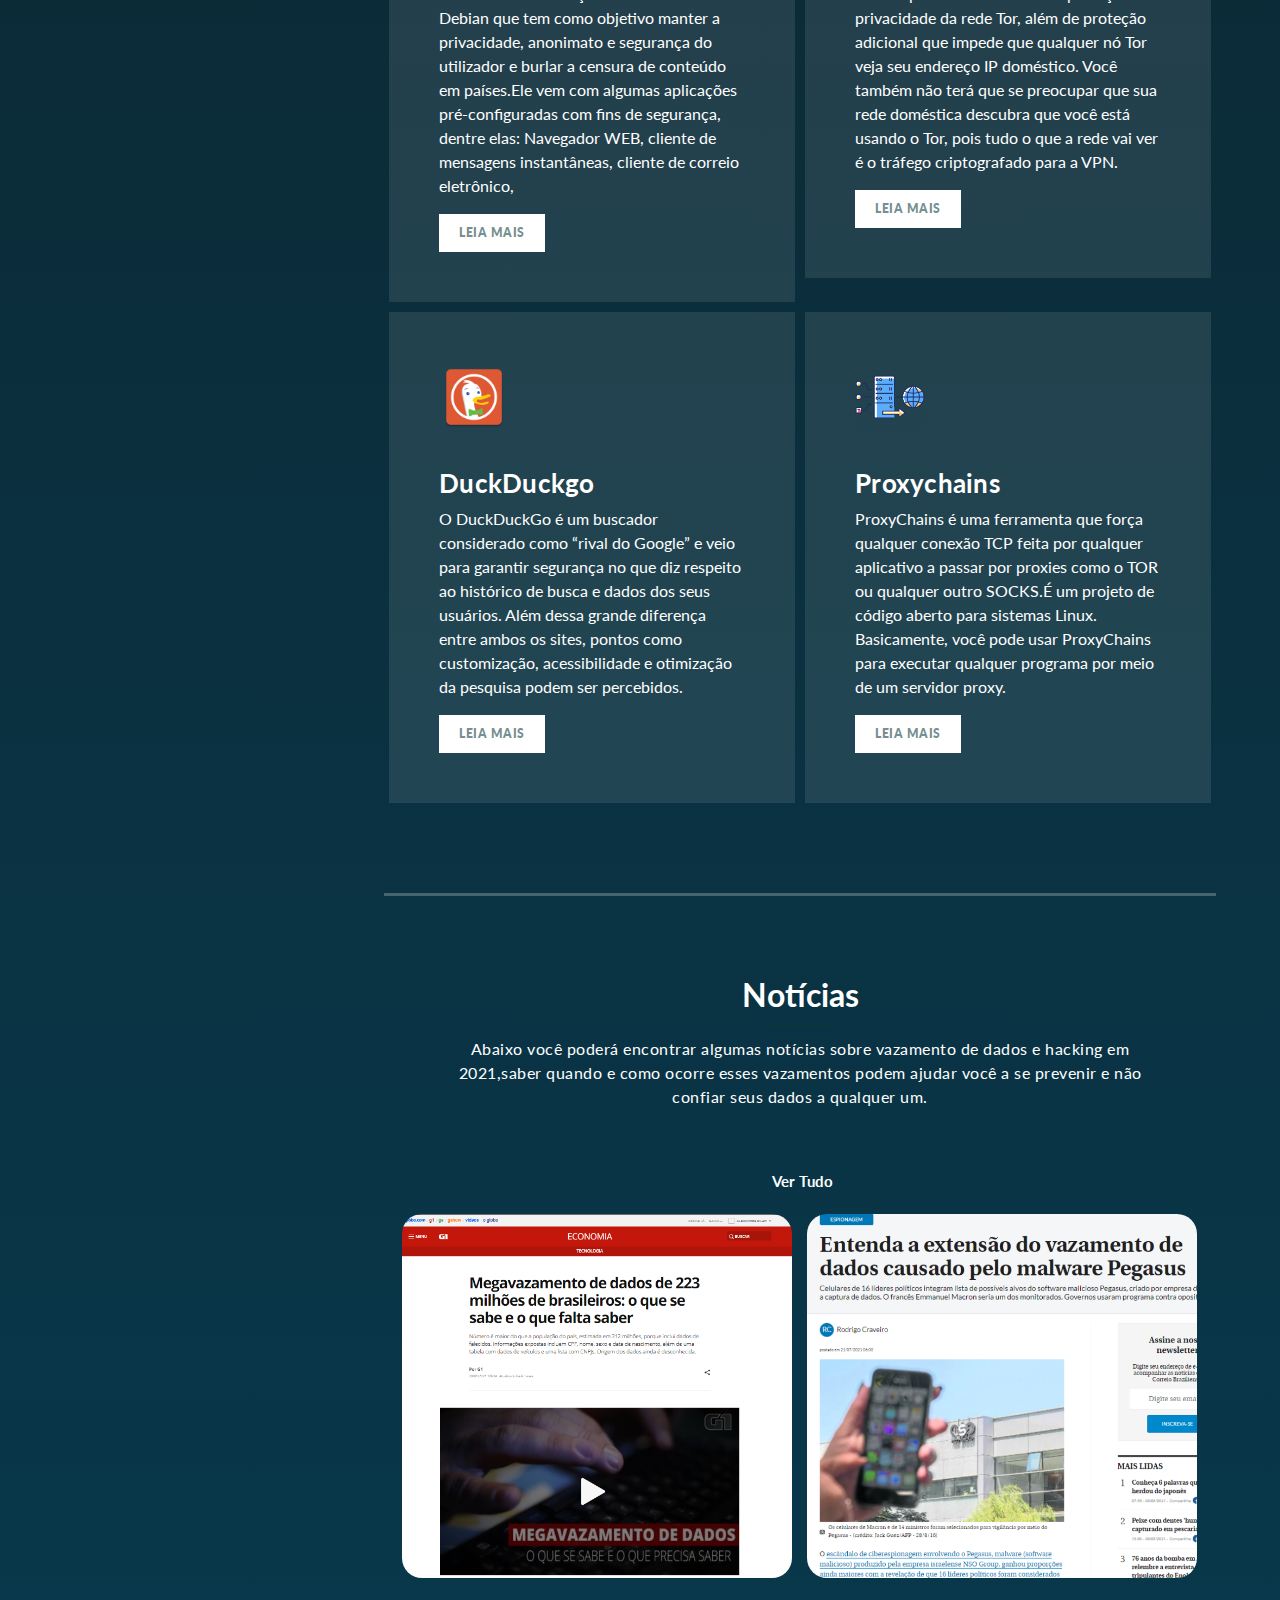
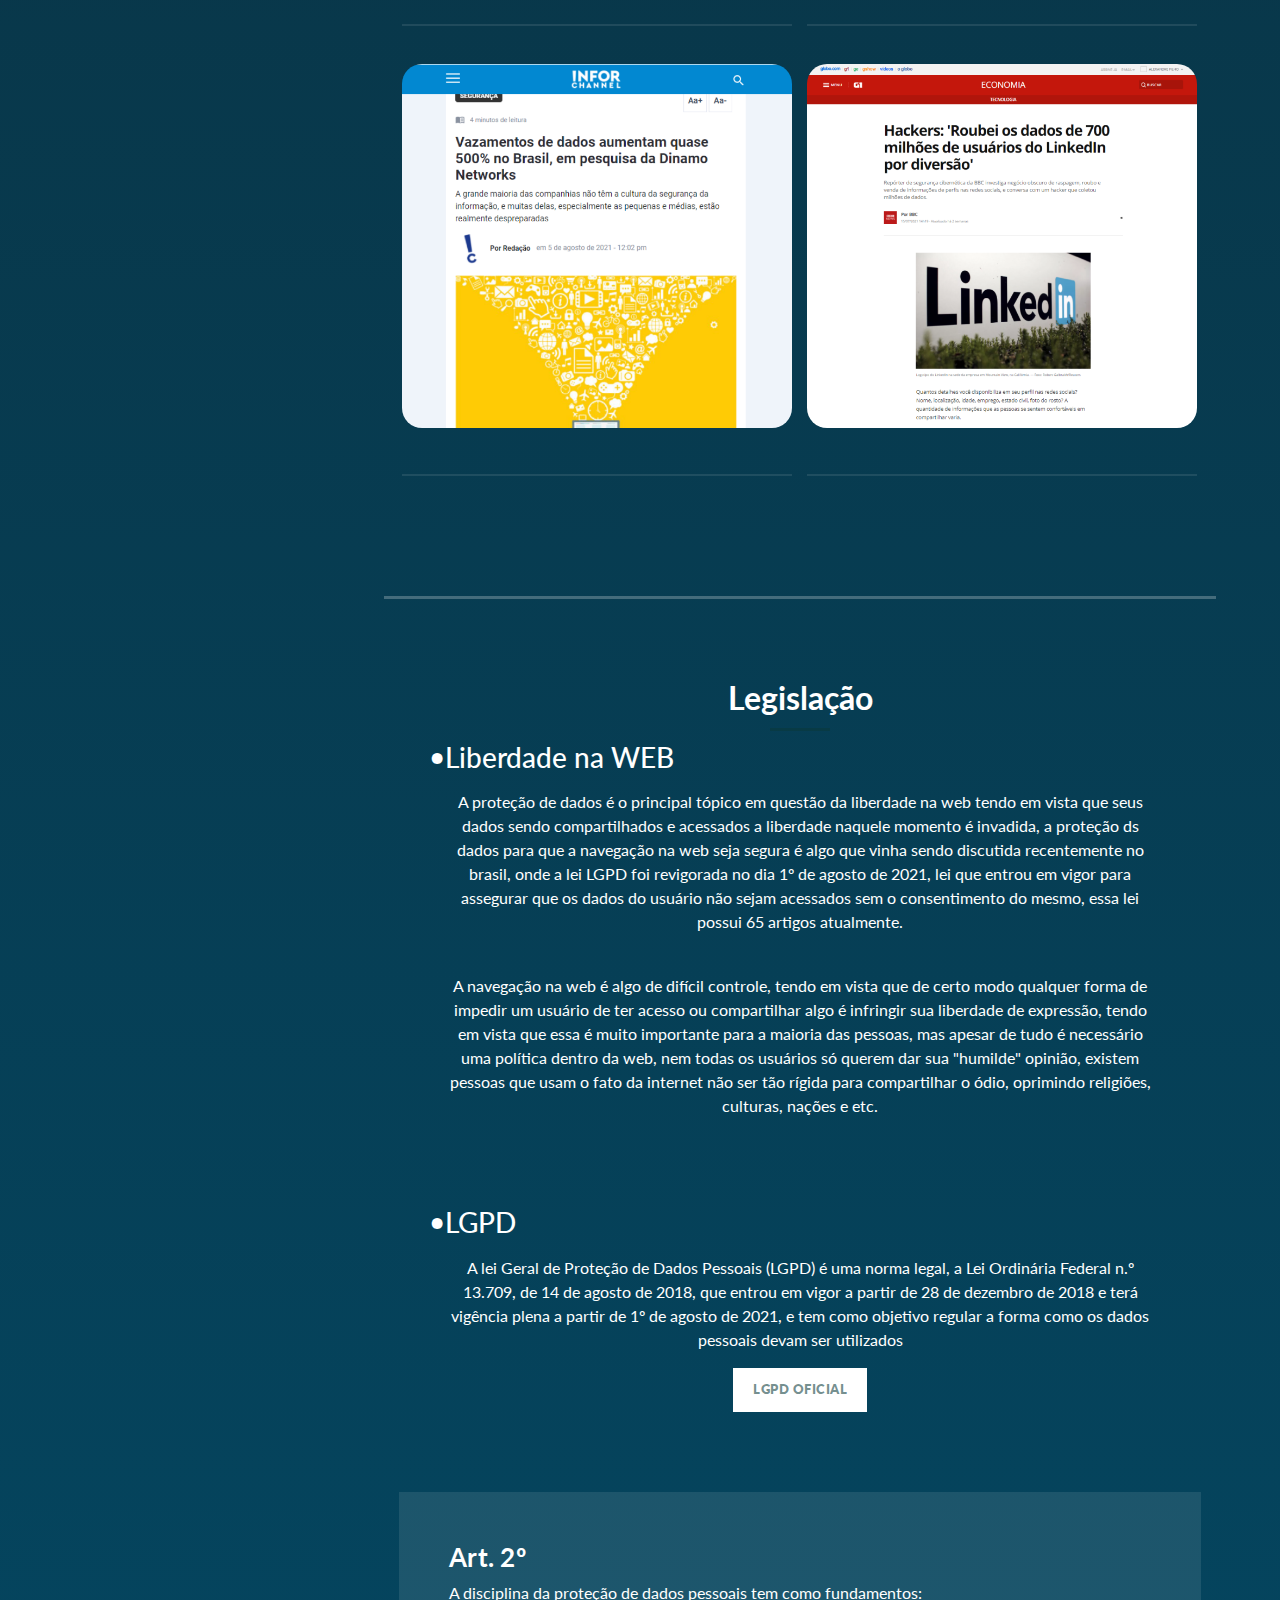
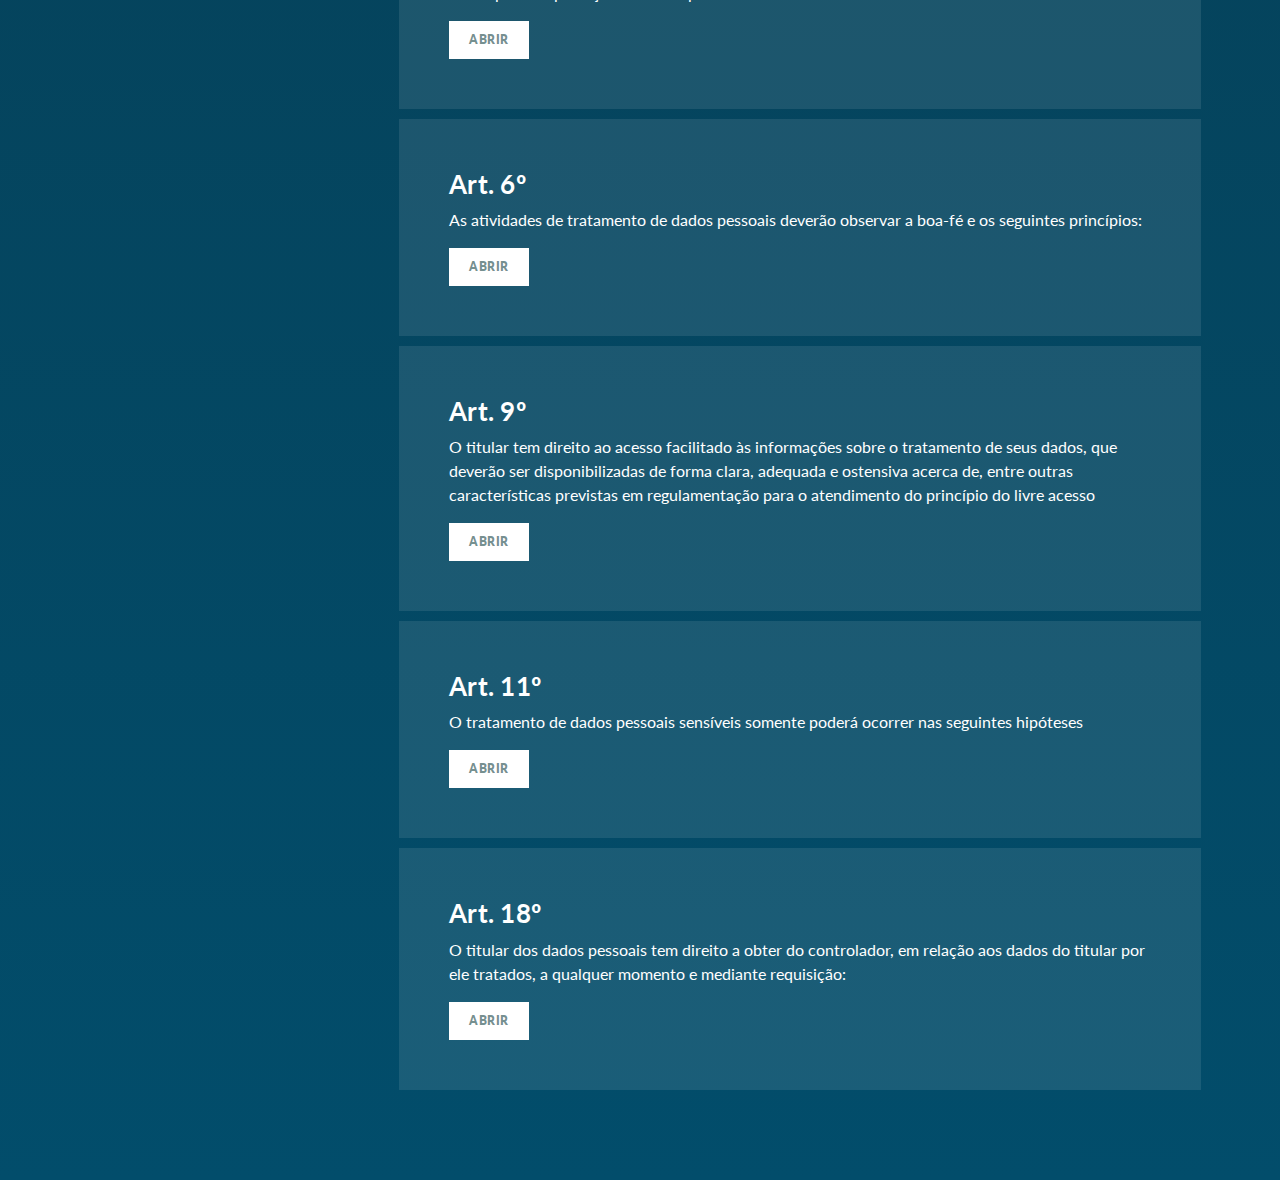
==== commit f4acc57d: "Update index.html" ====
--- a/index.html
+++ b/index.html
@@ -55,8 +55,8 @@
         <section class="section about-me" data-section="section0">
             <div class="container">
                 <div class="section-heading">
-                    <img class="insertTiagoimg " src="./assets/images/priv3.png" alt="">
-                    <!-- <h2>Privacidade e Segurança</h2>-->
+                   <!--  <img class="insertTiagoimg " src="./assets/images/priv3.png" alt="">-->
+                    <h2>Privacidade e Segurança</h2>
                     <div class="line-dec"></div>
                 </div>
                 <div class="row">
@@ -218,6 +218,7 @@
                                                         <img class="insertTiagoimg" src="./assets/images/torr1.png" alt="">
                                                     </div>
                                                     <br>
+
                                                     <h5>Por que usar o Tor?</h5>
                                                     <p>A rede Tor oculta a sua identidade ao mover a sua atividade da Internet através de diferentes servidores Tor. Ela permite anonimato e segurança completos de qualquer pessoa que tente controlar a sua
                                                         atividade, como governo, hackers e anunciantes. O Tor também é um gateway na “Deep Web” ou “Dark Web”, que parece mais assustador do que é. Na verdade, a Deep Web compreende a maior parte da Internet.
@@ -241,6 +242,9 @@
                                                     <br>
                                                     <h5>Download</h5>
                                                     <div class="white-button"><a href="https://www.torproject.org/download" target="_blank">Site Oficial</a></div>
+
+                                                   
+
                                                 </div>
                                                 <!--<div class="modal-footer">
                                                     <a href="">oi</a>
@@ -998,4 +1002,4 @@
     </script>
 </body>
 
-</html>+</html>
